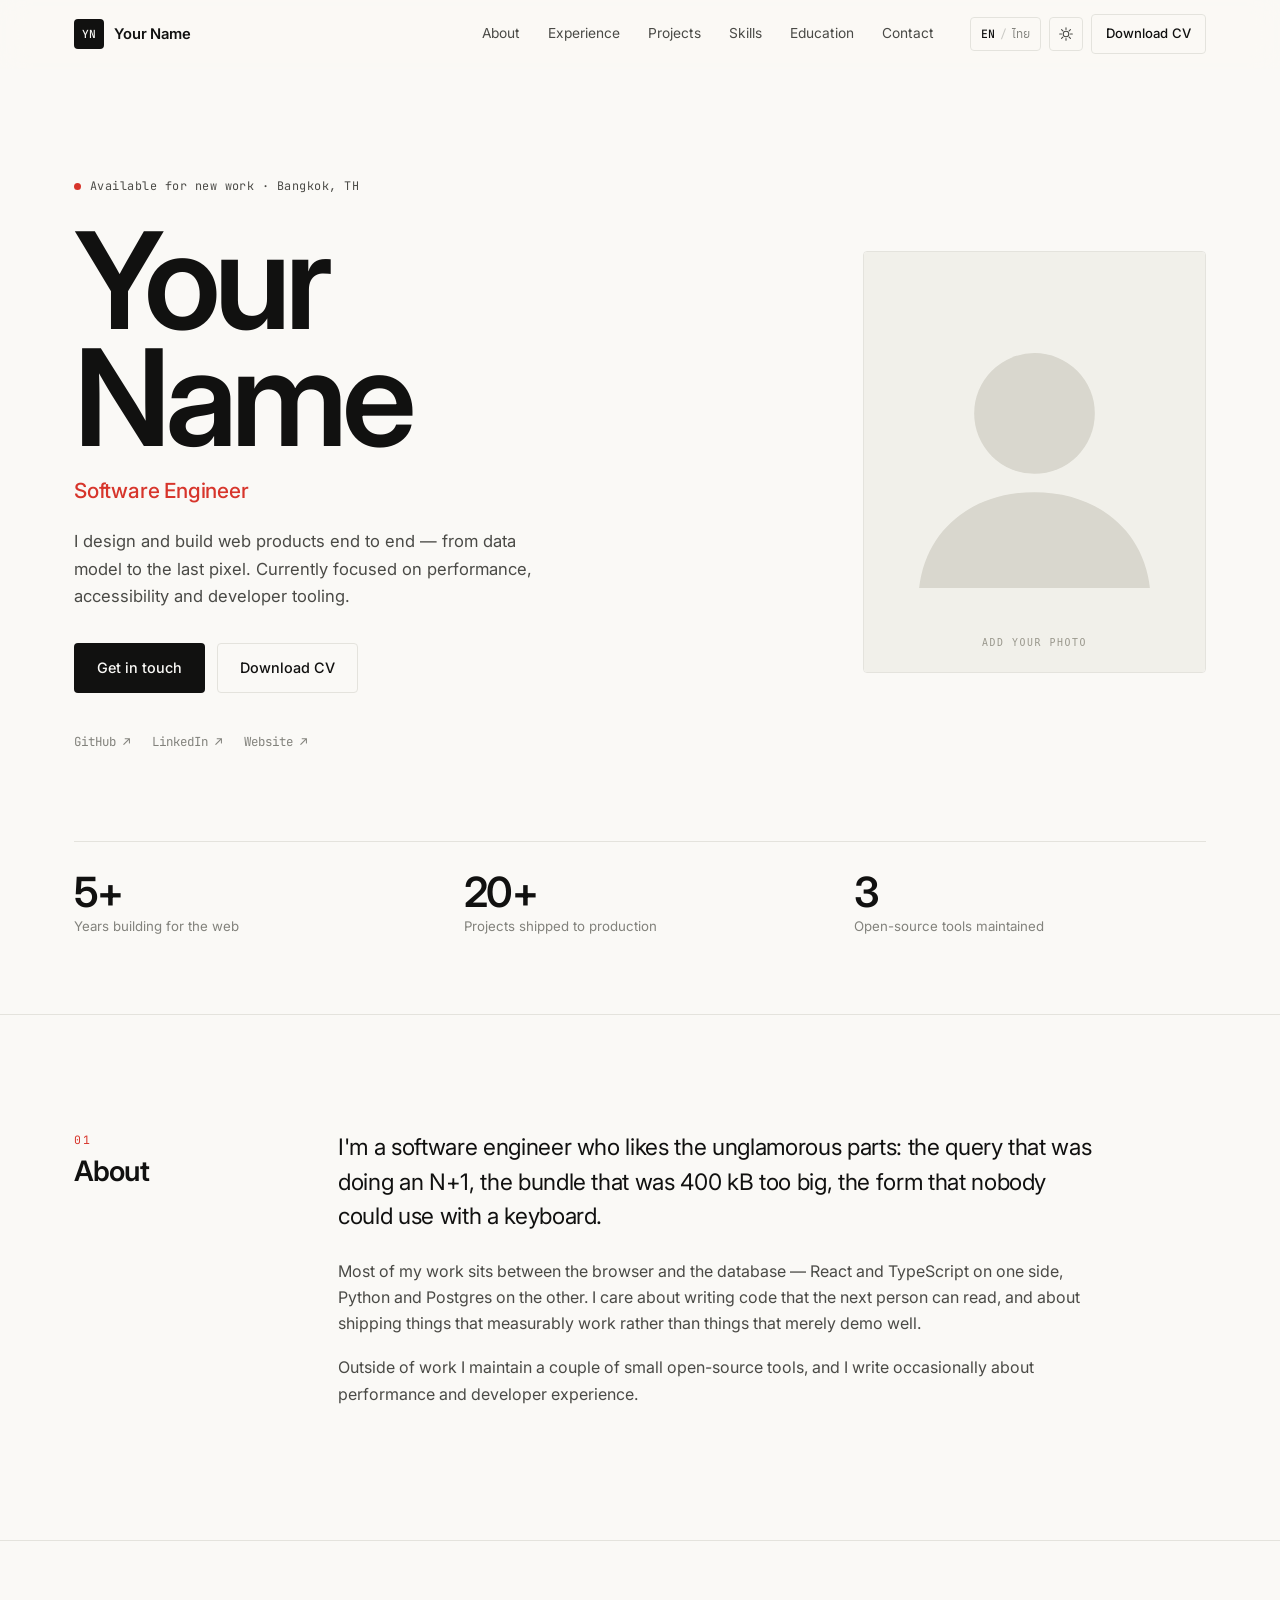
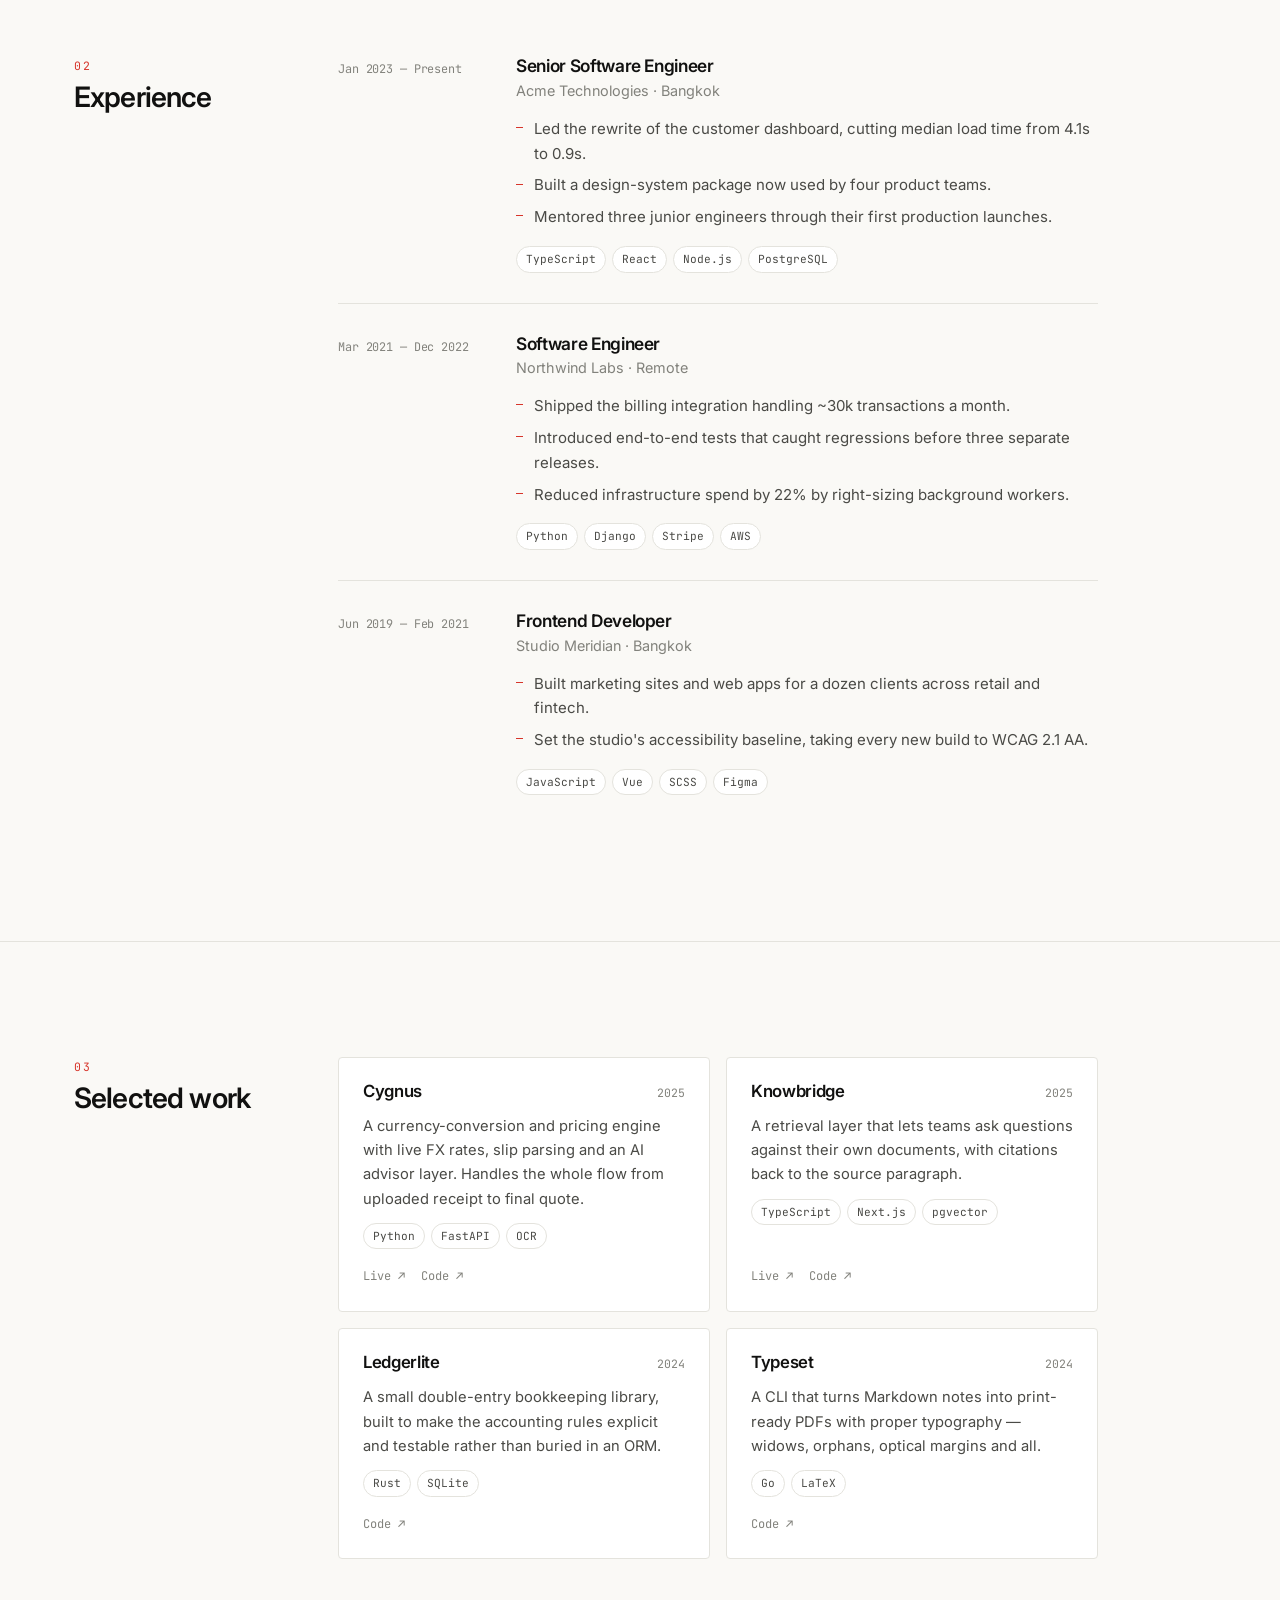
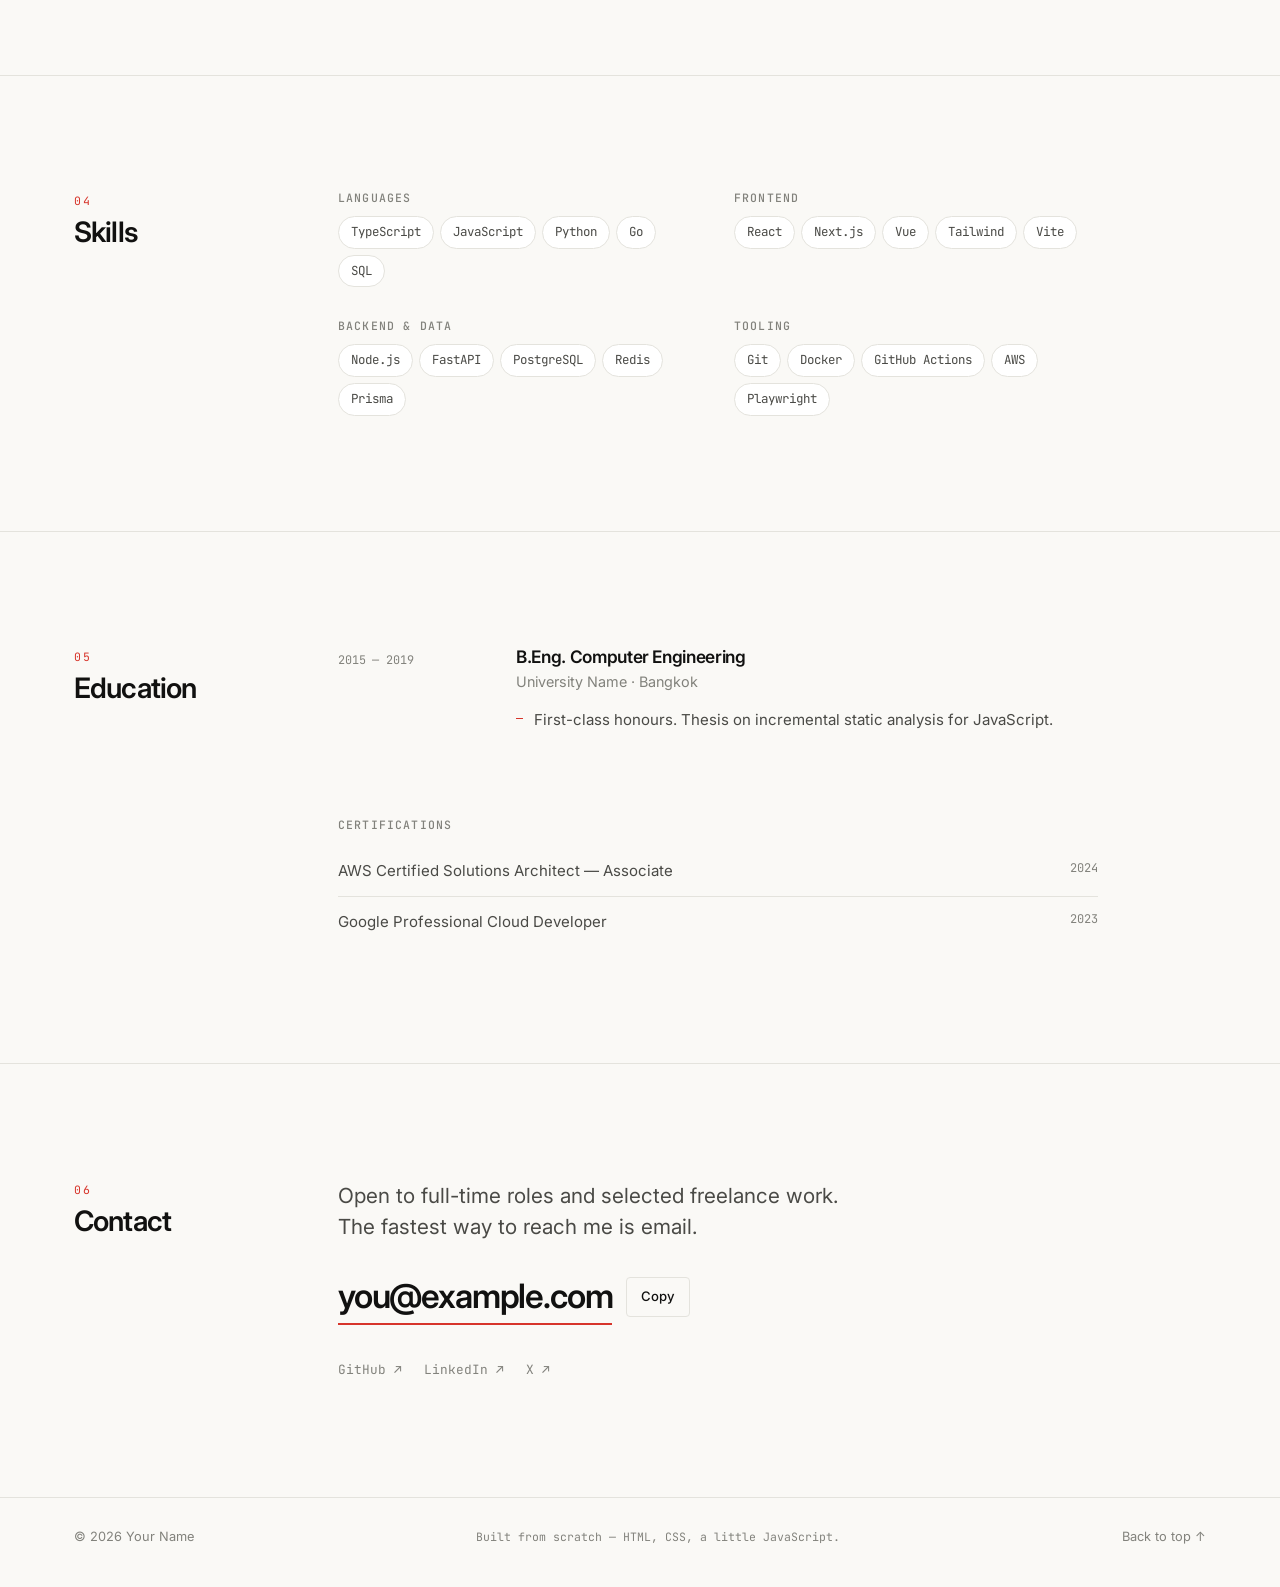
==== index.html @ bdc56521 "feat: Thai/English language toggle Both languages live in the HTML as paired <span lang="..."> eleme" ====
<!DOCTYPE html>
<!--
  ============================================================
  RESUME SITE — จุดที่ต้องแก้ทั้งหมดถูกทำเครื่องหมายด้วย  [แก้]
  ไล่หาคำว่า  [แก้]  ในไฟล์นี้แล้วแทนที่ด้วยข้อมูลจริงได้เลย

  สองภาษา: ทุกข้อความมีคู่กันแบบนี้
      <span lang="en">English</span><span lang="th">ไทย</span>
  CSS จะซ่อนอันที่ไม่ได้เลือกให้เอง — แก้ทั้งสองอันด้วยนะ

  กฎเดียวที่ห้ามผิด: span ภาษาต้องอยู่ "ข้างใน" element ที่มี class
  reveal เสมอ ห้ามเอา reveal ไปแปะบน span ภาษา ไม่งั้นตอนสลับภาษา
  ข้อความจะโผล่มาแบบจาง ๆ ค้างอยู่
  ============================================================
-->
<!-- [แก้] data-title-* คือชื่อแท็บของแต่ละภาษา -->
<html lang="en" data-theme="light"
      data-title-en="Your Name — Software Engineer"
      data-title-th="ชื่อ นามสกุล — วิศวกรซอฟต์แวร์">
<head>
<meta charset="UTF-8" />
<meta name="viewport" content="width=device-width, initial-scale=1.0" />

<!-- [แก้] SEO: ชื่อ + ตำแหน่ง (ตัวนี้คือค่าตั้งต้นก่อน JS ทำงาน) -->
<title>Your Name — Software Engineer</title>
<meta name="description" content="Software engineer focused on building fast, accessible products for the web. Selected work, experience and contact." />
<meta name="author" content="Your Name" />

<!-- [แก้] Open Graph — ภาพตัวอย่างตอนแชร์ลิงก์ (เปลี่ยน og:url เป็น URL จริงหลัง deploy) -->
<meta property="og:type" content="profile" />
<meta property="og:title" content="Your Name — Software Engineer" />
<meta property="og:description" content="Software engineer focused on building fast, accessible products for the web." />
<meta property="og:url" content="https://example.com/" />
<meta property="og:image" content="https://example.com/assets/img/og-cover.png" />
<meta name="twitter:card" content="summary_large_image" />

<link rel="icon" href="assets/img/favicon.svg" type="image/svg+xml" />

<!-- ตั้งธีม + ภาษาก่อน paint กันหน้ากระพริบตอนโหลด (ต้องอยู่ใน head ก่อน CSS) -->
<script>
  (function () {
    var el = document.documentElement;
    try {
      var savedTheme = localStorage.getItem('theme');
      el.dataset.theme = savedTheme ||
        (window.matchMedia('(prefers-color-scheme: dark)').matches ? 'dark' : 'light');
    } catch (e) { /* storage ปิดอยู่ — ใช้ค่าที่ติดมากับ <html> */ }
    try {
      var savedLang = localStorage.getItem('lang');
      // ยังไม่เคยเลือก → เดาจากภาษาเบราว์เซอร์
      el.lang = savedLang ||
        (String(navigator.language || '').toLowerCase().indexOf('th') === 0 ? 'th' : 'en');
    } catch (e) { /* ค่าตั้งต้น en */ }
  })();
</script>

<link rel="preconnect" href="https://fonts.googleapis.com" />
<link rel="preconnect" href="https://fonts.gstatic.com" crossorigin />
<link href="https://fonts.googleapis.com/css2?family=IBM+Plex+Sans+Thai:wght@400;500;600&family=Inter:wght@400;500;600;700&family=JetBrains+Mono:wght@400;500&display=swap" rel="stylesheet" />
<link rel="stylesheet" href="assets/css/style.css" />
</head>

<body>
<div class="progress" id="progress" aria-hidden="true"></div>
<a class="skip-link" href="#main"><span lang="en">Skip to content</span><span lang="th">ข้ามไปที่เนื้อหา</span></a>

<!-- ============================ NAV ============================ -->
<header class="nav" id="nav">
  <div class="nav__inner">
    <!-- [แก้] อักษรย่อ + ชื่อ -->
    <a class="nav__brand" href="#top">
      <span class="nav__mark">YN</span>
      <span class="nav__brandname"><span lang="en">Your Name</span><span lang="th">ชื่อ นามสกุล</span></span>
    </a>

    <nav class="nav__links" id="navLinks" aria-label="Sections">
      <a href="#about"><span lang="en">About</span><span lang="th">เกี่ยวกับ</span></a>
      <a href="#experience"><span lang="en">Experience</span><span lang="th">ประสบการณ์</span></a>
      <a href="#projects"><span lang="en">Projects</span><span lang="th">ผลงาน</span></a>
      <a href="#skills"><span lang="en">Skills</span><span lang="th">ทักษะ</span></a>
      <a href="#education"><span lang="en">Education</span><span lang="th">การศึกษา</span></a>
      <a href="#contact"><span lang="en">Contact</span><span lang="th">ติดต่อ</span></a>
    </nav>

    <div class="nav__actions">
      <button class="langbtn" id="langToggle" type="button" aria-label="Switch language / เปลี่ยนภาษา">
        <span class="langbtn__opt" data-l="en">EN</span>
        <span class="langbtn__sep" aria-hidden="true">/</span>
        <span class="langbtn__opt" data-l="th">ไทย</span>
      </button>
      <button class="iconbtn" id="themeToggle" type="button" aria-label="Toggle dark mode / สลับโหมดมืด">
        <svg class="icon icon--sun" viewBox="0 0 24 24" aria-hidden="true"><circle cx="12" cy="12" r="4.2"/><path d="M12 2.5v2.8M12 18.7v2.8M21.5 12h-2.8M5.3 12H2.5M18.7 5.3l-2 2M7.3 16.7l-2 2M18.7 18.7l-2-2M7.3 7.3l-2-2"/></svg>
        <svg class="icon icon--moon" viewBox="0 0 24 24" aria-hidden="true"><path d="M20.5 14.2A8.6 8.6 0 0 1 9.8 3.5a8.6 8.6 0 1 0 10.7 10.7z"/></svg>
      </button>
      <button class="btn btn--ghost btn--sm nav__cv" id="printBtn" type="button"><span lang="en">Download CV</span><span lang="th">ดาวน์โหลด CV</span></button>
      <button class="iconbtn nav__burger" id="burger" type="button" aria-label="Menu / เมนู" aria-expanded="false" aria-controls="navLinks">
        <svg class="icon" viewBox="0 0 24 24" aria-hidden="true"><path d="M3.5 7h17M3.5 12h17M3.5 17h17"/></svg>
      </button>
    </div>
  </div>
</header>

<main id="main">
<!-- ============================ HERO ============================ -->
<section class="hero" id="top">
  <div class="wrap hero__grid">
    <div class="hero__text">
      <p class="eyebrow reveal">
        <span class="dot" aria-hidden="true"></span>
        <!-- [แก้] สถานะการหางาน -->
        <span lang="en">Available for new work · Bangkok, TH</span><span lang="th">พร้อมรับงานใหม่ · กรุงเทพฯ</span>
      </p>

      <!-- [แก้] ชื่อ-นามสกุล -->
      <h1 class="hero__name reveal"><span lang="en">Your<br />Name</span><span lang="th">ชื่อ<br />นามสกุล</span></h1>

      <!-- [แก้] ตำแหน่ง -->
      <p class="hero__role reveal"><span lang="en">Software Engineer</span><span lang="th">วิศวกรซอฟต์แวร์</span></p>

      <!-- [แก้] ประโยคแนะนำตัวสั้น ๆ 1–2 บรรทัด -->
      <p class="hero__pitch reveal">
        <span lang="en">I design and build web products end to end — from data model to the last pixel. Currently focused on performance, accessibility and developer tooling.</span><span lang="th">ผมออกแบบและสร้างเว็บตั้งแต่ต้นจนจบ — ตั้งแต่โครงสร้างข้อมูลไปจนถึงพิกเซลสุดท้าย ตอนนี้โฟกัสเรื่องความเร็ว การเข้าถึง และเครื่องมือสำหรับนักพัฒนา</span>
      </p>

      <div class="hero__cta reveal">
        <!-- [แก้] อีเมล -->
        <a class="btn btn--solid" href="mailto:you@example.com"><span lang="en">Get in touch</span><span lang="th">ติดต่อผม</span></a>
        <button class="btn btn--ghost" id="printBtn2" type="button"><span lang="en">Download CV</span><span lang="th">ดาวน์โหลด CV</span></button>
      </div>

      <ul class="hero__meta reveal">
        <!-- [แก้] ลิงก์โซเชียล — ลบอันที่ไม่ใช้ได้เลย -->
        <li><a href="https://github.com/" target="_blank" rel="noopener noreferrer">GitHub ↗</a></li>
        <li><a href="https://www.linkedin.com/" target="_blank" rel="noopener noreferrer">LinkedIn ↗</a></li>
        <li><a href="https://example.com/" target="_blank" rel="noopener noreferrer"><span lang="en">Website ↗</span><span lang="th">เว็บไซต์ ↗</span></a></li>
      </ul>
    </div>

    <figure class="hero__portrait reveal">
      <!-- [แก้] เปลี่ยนเป็นรูปจริง: วางไฟล์ใน assets/img/ แล้วแก้ src -->
      <img src="assets/img/portrait.svg" alt="Portrait of Your Name" width="520" height="640" />
    </figure>
  </div>

  <div class="wrap">
    <ul class="stats reveal">
      <!-- [แก้] ตัวเลขที่อยากอวด — หรือลบทั้งบล็อกถ้าไม่ใช้ -->
      <li><strong>5+</strong><span><span lang="en">Years building for the web</span><span lang="th">ปีในสายงานเว็บ</span></span></li>
      <li><strong>20+</strong><span><span lang="en">Projects shipped to production</span><span lang="th">โปรเจคที่ขึ้นใช้งานจริง</span></span></li>
      <li><strong>3</strong><span><span lang="en">Open-source tools maintained</span><span lang="th">เครื่องมือโอเพนซอร์สที่ดูแลอยู่</span></span></li>
    </ul>
  </div>
</section>

<!-- ============================ ABOUT ============================ -->
<section class="section" id="about">
  <div class="wrap section__grid">
    <div class="section__head">
      <span class="section__num">01</span>
      <h2 class="section__title"><span lang="en">About</span><span lang="th">เกี่ยวกับ</span></h2>
    </div>
    <div class="section__body">
      <!-- [แก้] ย่อหน้าแนะนำตัว 2–3 ย่อหน้า -->
      <p class="lead reveal">
        <span lang="en">I'm a software engineer who likes the unglamorous parts: the query that was doing an N+1, the bundle that was 400&nbsp;kB too big, the form that nobody could use with a keyboard.</span><span lang="th">ผมเป็นวิศวกรซอฟต์แวร์ที่ชอบงานที่ไม่ค่อยมีใครอยากทำ — คิวรีที่ยิงซ้ำแบบ N+1, บันเดิลที่ใหญ่เกินไป 400&nbsp;kB, ฟอร์มที่ใช้คีย์บอร์ดกรอกไม่ได้</span>
      </p>
      <p class="reveal">
        <span lang="en">Most of my work sits between the browser and the database — React and TypeScript on one side, Python and Postgres on the other. I care about writing code that the next person can read, and about shipping things that measurably work rather than things that merely demo well.</span><span lang="th">งานส่วนใหญ่ของผมอยู่ระหว่างเบราว์เซอร์กับฐานข้อมูล — ฝั่งหนึ่งเป็น React กับ TypeScript อีกฝั่งเป็น Python กับ Postgres ผมให้ความสำคัญกับการเขียนโค้ดที่คนถัดไปอ่านรู้เรื่อง และการส่งมอบของที่วัดผลได้จริง ไม่ใช่แค่เดโมแล้วดูดี</span>
      </p>
      <p class="reveal">
        <span lang="en">Outside of work I maintain a couple of small open-source tools, and I write occasionally about performance and developer experience.</span><span lang="th">นอกเวลางานผมดูแลเครื่องมือโอเพนซอร์สเล็ก ๆ อยู่สองสามตัว และเขียนบทความเรื่องประสิทธิภาพกับประสบการณ์นักพัฒนาเป็นครั้งคราว</span>
      </p>
    </div>
  </div>
</section>

<!-- ========================= EXPERIENCE ========================= -->
<section class="section" id="experience">
  <div class="wrap section__grid">
    <div class="section__head">
      <span class="section__num">02</span>
      <h2 class="section__title"><span lang="en">Experience</span><span lang="th">ประสบการณ์</span></h2>
    </div>
    <div class="section__body">
      <ol class="timeline">

        <!-- [แก้] ก๊อปบล็อก <li class="job"> ทั้งก้อนเพื่อเพิ่มงานใหม่ -->
        <li class="job reveal">
          <div class="job__meta"><span lang="en"><time datetime="2023-01">Jan 2023</time> — Present</span><span lang="th"><time datetime="2023-01">ม.ค. 2023</time> — ปัจจุบัน</span></div>
          <div class="job__main">
            <h3 class="job__title"><span lang="en">Senior Software Engineer</span><span lang="th">วิศวกรซอฟต์แวร์อาวุโส</span></h3>
            <p class="job__org"><span lang="en">Acme Technologies · Bangkok</span><span lang="th">Acme Technologies · กรุงเทพฯ</span></p>
            <ul class="job__points">
              <li><span lang="en">Led the rewrite of the customer dashboard, cutting median load time from 4.1s to 0.9s.</span><span lang="th">นำทีมเขียนแดชบอร์ดลูกค้าใหม่ ลดเวลาโหลดค่ากลางจาก 4.1 วิ เหลือ 0.9 วิ</span></li>
              <li><span lang="en">Built a design-system package now used by four product teams.</span><span lang="th">สร้าง design system ที่ตอนนี้มีสี่ทีมใช้งานอยู่</span></li>
              <li><span lang="en">Mentored three junior engineers through their first production launches.</span><span lang="th">ดูแลน้องจูเนียร์สามคนจนปล่อยงานขึ้นโปรดักชันครั้งแรกได้</span></li>
            </ul>
            <ul class="tags">
              <li>TypeScript</li><li>React</li><li>Node.js</li><li>PostgreSQL</li>
            </ul>
          </div>
        </li>

        <li class="job reveal">
          <div class="job__meta"><span lang="en"><time datetime="2021-03">Mar 2021</time> — <time datetime="2022-12">Dec 2022</time></span><span lang="th"><time datetime="2021-03">มี.ค. 2021</time> — <time datetime="2022-12">ธ.ค. 2022</time></span></div>
          <div class="job__main">
            <h3 class="job__title"><span lang="en">Software Engineer</span><span lang="th">วิศวกรซอฟต์แวร์</span></h3>
            <p class="job__org"><span lang="en">Northwind Labs · Remote</span><span lang="th">Northwind Labs · ทำงานทางไกล</span></p>
            <ul class="job__points">
              <li><span lang="en">Shipped the billing integration handling ~30k transactions a month.</span><span lang="th">ทำระบบเชื่อมต่อการเรียกเก็บเงินที่รองรับธุรกรรมราว 30,000 รายการต่อเดือน</span></li>
              <li><span lang="en">Introduced end-to-end tests that caught regressions before three separate releases.</span><span lang="th">วางระบบเทส end-to-end ที่จับบั๊กได้ก่อนปล่อยของถึงสามรอบ</span></li>
              <li><span lang="en">Reduced infrastructure spend by 22% by right-sizing background workers.</span><span lang="th">ลดค่าใช้จ่ายโครงสร้างพื้นฐานลง 22% ด้วยการปรับขนาด worker ให้พอดีงาน</span></li>
            </ul>
            <ul class="tags">
              <li>Python</li><li>Django</li><li>Stripe</li><li>AWS</li>
            </ul>
          </div>
        </li>

        <li class="job reveal">
          <div class="job__meta"><span lang="en"><time datetime="2019-06">Jun 2019</time> — <time datetime="2021-02">Feb 2021</time></span><span lang="th"><time datetime="2019-06">มิ.ย. 2019</time> — <time datetime="2021-02">ก.พ. 2021</time></span></div>
          <div class="job__main">
            <h3 class="job__title"><span lang="en">Frontend Developer</span><span lang="th">นักพัฒนาฝั่งหน้าเว็บ</span></h3>
            <p class="job__org"><span lang="en">Studio Meridian · Bangkok</span><span lang="th">Studio Meridian · กรุงเทพฯ</span></p>
            <ul class="job__points">
              <li><span lang="en">Built marketing sites and web apps for a dozen clients across retail and fintech.</span><span lang="th">ทำเว็บการตลาดและเว็บแอปให้ลูกค้าราวสิบกว่าราย ทั้งสายค้าปลีกและฟินเทค</span></li>
              <li><span lang="en">Set the studio's accessibility baseline, taking every new build to WCAG 2.1 AA.</span><span lang="th">วางมาตรฐานการเข้าถึงของสตูดิโอ ทำให้งานใหม่ทุกชิ้นผ่าน WCAG 2.1 AA</span></li>
            </ul>
            <ul class="tags">
              <li>JavaScript</li><li>Vue</li><li>SCSS</li><li>Figma</li>
            </ul>
          </div>
        </li>

      </ol>
    </div>
  </div>
</section>

<!-- ========================== PROJECTS ========================== -->
<section class="section" id="projects">
  <div class="wrap section__grid">
    <div class="section__head">
      <span class="section__num">03</span>
      <h2 class="section__title"><span lang="en">Selected work</span><span lang="th">ผลงานที่คัดมา</span></h2>
    </div>
    <div class="section__body">
      <div class="cards">

        <!-- [แก้] ก๊อปบล็อก <article class="card"> ทั้งก้อนเพื่อเพิ่มผลงาน -->
        <article class="card reveal">
          <div class="card__top">
            <h3 class="card__title">Cygnus</h3>
            <span class="card__year">2025</span>
          </div>
          <p class="card__desc">
            <span lang="en">A currency-conversion and pricing engine with live FX rates, slip parsing and an AI advisor layer. Handles the whole flow from uploaded receipt to final quote.</span><span lang="th">ระบบแปลงสกุลเงินและคิดราคา ดึงอัตราแลกเปลี่ยนสด อ่านสลิป และมีชั้น AI ช่วยให้คำแนะนำ ครอบคลุมตั้งแต่อัปโหลดสลิปจนถึงราคาสุดท้าย</span>
          </p>
          <ul class="tags"><li>Python</li><li>FastAPI</li><li>OCR</li></ul>
          <div class="card__links">
            <a href="#" target="_blank" rel="noopener noreferrer"><span lang="en">Live ↗</span><span lang="th">เว็บจริง ↗</span></a>
            <a href="#" target="_blank" rel="noopener noreferrer"><span lang="en">Code ↗</span><span lang="th">โค้ด ↗</span></a>
          </div>
        </article>

        <article class="card reveal">
          <div class="card__top">
            <h3 class="card__title">Knowbridge</h3>
            <span class="card__year">2025</span>
          </div>
          <p class="card__desc">
            <span lang="en">A retrieval layer that lets teams ask questions against their own documents, with citations back to the source paragraph.</span><span lang="th">ระบบค้นคืนข้อมูลที่ให้ทีมถามคำถามกับเอกสารของตัวเองได้ พร้อมอ้างอิงกลับไปถึงย่อหน้าต้นทาง</span>
          </p>
          <ul class="tags"><li>TypeScript</li><li>Next.js</li><li>pgvector</li></ul>
          <div class="card__links">
            <a href="#" target="_blank" rel="noopener noreferrer"><span lang="en">Live ↗</span><span lang="th">เว็บจริง ↗</span></a>
            <a href="#" target="_blank" rel="noopener noreferrer"><span lang="en">Code ↗</span><span lang="th">โค้ด ↗</span></a>
          </div>
        </article>

        <article class="card reveal">
          <div class="card__top">
            <h3 class="card__title">Ledgerlite</h3>
            <span class="card__year">2024</span>
          </div>
          <p class="card__desc">
            <span lang="en">A small double-entry bookkeeping library, built to make the accounting rules explicit and testable rather than buried in an ORM.</span><span lang="th">ไลบรารีบัญชีคู่ขนาดเล็ก ออกแบบให้กฎทางบัญชีชัดเจนและเทสได้ แทนที่จะซ่อนอยู่ใน ORM</span>
          </p>
          <ul class="tags"><li>Rust</li><li>SQLite</li></ul>
          <div class="card__links">
            <a href="#" target="_blank" rel="noopener noreferrer"><span lang="en">Code ↗</span><span lang="th">โค้ด ↗</span></a>
          </div>
        </article>

        <article class="card reveal">
          <div class="card__top">
            <h3 class="card__title">Typeset</h3>
            <span class="card__year">2024</span>
          </div>
          <p class="card__desc">
            <span lang="en">A CLI that turns Markdown notes into print-ready PDFs with proper typography — widows, orphans, optical margins and all.</span><span lang="th">เครื่องมือบรรทัดคำสั่งที่แปลงโน้ต Markdown เป็น PDF พร้อมพิมพ์ จัดตัวอักษรให้เรียบร้อยครบทุกรายละเอียด</span>
          </p>
          <ul class="tags"><li>Go</li><li>LaTeX</li></ul>
          <div class="card__links">
            <a href="#" target="_blank" rel="noopener noreferrer"><span lang="en">Code ↗</span><span lang="th">โค้ด ↗</span></a>
          </div>
        </article>

      </div>
    </div>
  </div>
</section>

<!-- =========================== SKILLS =========================== -->
<section class="section" id="skills">
  <div class="wrap section__grid">
    <div class="section__head">
      <span class="section__num">04</span>
      <h2 class="section__title"><span lang="en">Skills</span><span lang="th">ทักษะ</span></h2>
    </div>
    <div class="section__body">
      <div class="skills">
        <!-- [แก้] แก้หัวข้อกลุ่มและรายการในแต่ละกลุ่ม -->
        <div class="skills__group reveal">
          <h3><span lang="en">Languages</span><span lang="th">ภาษาโปรแกรม</span></h3>
          <ul class="tags tags--lg"><li>TypeScript</li><li>JavaScript</li><li>Python</li><li>Go</li><li>SQL</li></ul>
        </div>
        <div class="skills__group reveal">
          <h3><span lang="en">Frontend</span><span lang="th">ฝั่งหน้าเว็บ</span></h3>
          <ul class="tags tags--lg"><li>React</li><li>Next.js</li><li>Vue</li><li>Tailwind</li><li>Vite</li></ul>
        </div>
        <div class="skills__group reveal">
          <h3><span lang="en">Backend &amp; data</span><span lang="th">ฝั่งหลังบ้านและข้อมูล</span></h3>
          <ul class="tags tags--lg"><li>Node.js</li><li>FastAPI</li><li>PostgreSQL</li><li>Redis</li><li>Prisma</li></ul>
        </div>
        <div class="skills__group reveal">
          <h3><span lang="en">Tooling</span><span lang="th">เครื่องมือ</span></h3>
          <ul class="tags tags--lg"><li>Git</li><li>Docker</li><li>GitHub Actions</li><li>AWS</li><li>Playwright</li></ul>
        </div>
      </div>
    </div>
  </div>
</section>

<!-- ========================= EDUCATION ========================== -->
<section class="section" id="education">
  <div class="wrap section__grid">
    <div class="section__head">
      <span class="section__num">05</span>
      <h2 class="section__title"><span lang="en">Education</span><span lang="th">การศึกษา</span></h2>
    </div>
    <div class="section__body">
      <ol class="timeline">
        <!-- [แก้] วุฒิการศึกษา -->
        <li class="job reveal">
          <div class="job__meta"><span lang="en"><time datetime="2015">2015</time> — <time datetime="2019">2019</time></span><span lang="th"><time datetime="2015">2558</time> — <time datetime="2019">2562</time></span></div>
          <div class="job__main">
            <h3 class="job__title"><span lang="en">B.Eng. Computer Engineering</span><span lang="th">วศ.บ. วิศวกรรมคอมพิวเตอร์</span></h3>
            <p class="job__org"><span lang="en">University Name · Bangkok</span><span lang="th">ชื่อมหาวิทยาลัย · กรุงเทพฯ</span></p>
            <ul class="job__points">
              <li><span lang="en">First-class honours. Thesis on incremental static analysis for JavaScript.</span><span lang="th">เกียรตินิยมอันดับหนึ่ง วิทยานิพนธ์เรื่องการวิเคราะห์โค้ดแบบ incremental สำหรับ JavaScript</span></li>
            </ul>
          </div>
        </li>
      </ol>

      <!-- [แก้] ใบรับรอง / คอร์ส — ลบทั้งบล็อกได้ถ้าไม่มี -->
      <h3 class="subhead reveal"><span lang="en">Certifications</span><span lang="th">ใบรับรอง</span></h3>
      <ul class="certs">
        <li class="reveal"><span>AWS Certified Solutions Architect — Associate</span><span class="certs__year">2024</span></li>
        <li class="reveal"><span>Google Professional Cloud Developer</span><span class="certs__year">2023</span></li>
      </ul>
    </div>
  </div>
</section>

<!-- ========================== CONTACT =========================== -->
<section class="section section--contact" id="contact">
  <div class="wrap section__grid">
    <div class="section__head">
      <span class="section__num">06</span>
      <h2 class="section__title"><span lang="en">Contact</span><span lang="th">ติดต่อ</span></h2>
    </div>
    <div class="section__body">
      <!-- [แก้] ประโยคชวนติดต่อ -->
      <p class="contact__lead reveal">
        <span lang="en">Open to full-time roles and selected freelance work.<br />The fastest way to reach me is email.</span><span lang="th">เปิดรับงานประจำและงานฟรีแลนซ์บางส่วน<br />ติดต่อทางอีเมลจะเร็วที่สุด</span>
      </p>

      <div class="contact__mail reveal">
        <!-- [แก้] อีเมล (3 จุด: href, ข้อความ, และ data-email ของปุ่ม copy) -->
        <a class="contact__addr" href="mailto:you@example.com">you@example.com</a>
        <button class="btn btn--ghost btn--sm" id="copyEmail" type="button"
                data-email="you@example.com"
                data-copied-en="Copied" data-copied-th="คัดลอกแล้ว"><span lang="en">Copy</span><span lang="th">คัดลอก</span></button>
      </div>

      <ul class="contact__links reveal">
        <!-- [แก้] ลิงก์ติดต่อ -->
        <li><a href="https://github.com/" target="_blank" rel="noopener noreferrer">GitHub ↗</a></li>
        <li><a href="https://www.linkedin.com/" target="_blank" rel="noopener noreferrer">LinkedIn ↗</a></li>
        <li><a href="https://x.com/" target="_blank" rel="noopener noreferrer">X ↗</a></li>
      </ul>
    </div>
  </div>
</section>
</main>

<footer class="footer">
  <div class="wrap footer__inner">
    <!-- [แก้] ชื่อใน footer -->
    <span>© <span id="year">2026</span> <span lang="en">Your Name</span><span lang="th">ชื่อ นามสกุล</span></span>
    <span class="footer__note"><span lang="en">Built from scratch — HTML, CSS, a little JavaScript.</span><span lang="th">เขียนเองทั้งหมด — HTML, CSS และ JavaScript นิดหน่อย</span></span>
    <a href="#top" class="footer__top"><span lang="en">Back to top ↑</span><span lang="th">กลับขึ้นบน ↑</span></a>
  </div>
</footer>

<!-- [แก้] JSON-LD ช่วยให้ Google เข้าใจว่าหน้านี้คือโปรไฟล์ของใคร -->
<script type="application/ld+json">
{
  "@context": "https://schema.org",
  "@type": "Person",
  "name": "Your Name",
  "jobTitle": "Software Engineer",
  "email": "mailto:you@example.com",
  "url": "https://example.com/",
  "address": { "@type": "PostalAddress", "addressLocality": "Bangkok", "addressCountry": "TH" },
  "knowsLanguage": ["th", "en"],
  "sameAs": ["https://github.com/", "https://www.linkedin.com/"]
}
</script>

<script src="assets/js/main.js"></script>
</body>
</html>
---- assets/css/style.css ----
/* ==========================================================================
   RESUME SITE — stylesheet
   โครงไฟล์: 1) tokens  2) base  3) layout  4) components  5) sections
             6) responsive  7) print
   สีทั้งหมดอยู่ใน :root ที่เดียว — เปลี่ยนธีมทั้งเว็บได้จากตรงนั้น
   ========================================================================== */

/* ------------------------------ 1. tokens ------------------------------- */
:root {
  /* [แก้] พาเลตต์โหมดสว่าง */
  --bg:          #faf9f6;
  --bg-alt:      #ffffff;
  --ink:         #111110;
  --ink-2:       #4a4a46;
  --ink-3:       #82827c;
  --line:        #e4e3dd;
  --accent:      #d7352b;
  --accent-soft: rgba(215, 53, 43, 0.08);
  --shadow:      0 1px 2px rgba(17, 17, 16, 0.04), 0 8px 24px rgba(17, 17, 16, 0.05);

  --font-sans: "Inter", "IBM Plex Sans Thai", -apple-system, BlinkMacSystemFont, "Segoe UI", sans-serif;
  /* IBM Plex Sans Thai ต้องอยู่ในสแต็ก mono ด้วย เพราะ JetBrains Mono ไม่มีสระไทย
     และมีข้อความไทยใช้ฟอนต์นี้อยู่ (วันที่ในไทม์ไลน์, สถานะใต้ nav) */
  --font-mono: "JetBrains Mono", "IBM Plex Sans Thai", ui-monospace, "SFMono-Regular", Consolas, monospace;

  --wrap: 1180px;
  --gutter: 24px;
  --radius: 4px;
  --ease: cubic-bezier(0.22, 0.61, 0.36, 1);
}

/* โหมดมืด — ตามค่าระบบ แต่ไม่ทับถ้าผู้ใช้เลือก light ไว้เอง */
@media (prefers-color-scheme: dark) {
  :root:not([data-theme="light"]) {
    --bg:          #0e0e0d;
    --bg-alt:      #171716;
    --ink:         #f3f2ed;
    --ink-2:       #b6b5ae;
    --ink-3:       #83827b;
    --line:        #2b2b28;
    --accent:      #ff6a5e;
    --accent-soft: rgba(255, 106, 94, 0.12);
    --shadow:      0 1px 2px rgba(0, 0, 0, 0.4), 0 8px 24px rgba(0, 0, 0, 0.35);
  }
}

/* โหมดมืด — ผู้ใช้กดสลับเอง */
:root[data-theme="dark"] {
  --bg:          #0e0e0d;
  --bg-alt:      #171716;
  --ink:         #f3f2ed;
  --ink-2:       #b6b5ae;
  --ink-3:       #83827b;
  --line:        #2b2b28;
  --accent:      #ff6a5e;
  --accent-soft: rgba(255, 106, 94, 0.12);
  --shadow:      0 1px 2px rgba(0, 0, 0, 0.4), 0 8px 24px rgba(0, 0, 0, 0.35);
}

/* ------------------------------- 2. base -------------------------------- */
*, *::before, *::after { box-sizing: border-box; }

html { scroll-behavior: smooth; -webkit-text-size-adjust: 100%; }
@media (prefers-reduced-motion: reduce) { html { scroll-behavior: auto; } }

body {
  margin: 0;
  background: var(--bg);
  color: var(--ink);
  font-family: var(--font-sans);
  font-size: 16px;
  line-height: 1.65;
  -webkit-font-smoothing: antialiased;
  text-rendering: optimizeLegibility;
  overflow-x: hidden;
}

h1, h2, h3 { margin: 0; font-weight: 600; letter-spacing: -0.02em; line-height: 1.15; }
p { margin: 0 0 1.1em; }
ul, ol { margin: 0; padding: 0; list-style: none; }
img, svg { display: block; max-width: 100%; }
time { font-variant-numeric: tabular-nums; }

a { color: inherit; text-decoration: none; }

:focus-visible {
  outline: 2px solid var(--accent);
  outline-offset: 3px;
  border-radius: 2px;
}

::selection { background: var(--accent); color: #fff; }

.skip-link {
  position: absolute;
  left: -9999px;
  top: 0;
  z-index: 100;
  padding: 12px 18px;
  background: var(--ink);
  color: var(--bg);
  font-size: 0.85rem;
}
.skip-link:focus { left: 8px; top: 8px; }

/* ------------------------------ 3. layout ------------------------------- */
.wrap {
  width: 100%;
  max-width: var(--wrap);
  margin: 0 auto;
  padding: 0 var(--gutter);
}

.section { padding: clamp(64px, 9vw, 120px) 0; border-top: 1px solid var(--line); }

.section__grid {
  display: grid;
  grid-template-columns: 200px minmax(0, 1fr);
  gap: clamp(32px, 5vw, 72px);
  align-items: start;
}

.section__head { position: sticky; top: 96px; display: flex; flex-direction: column; gap: 6px; }

.section__num {
  font-family: var(--font-mono);
  font-size: 0.72rem;
  letter-spacing: 0.14em;
  color: var(--accent);
}

.section__title {
  font-size: clamp(1.4rem, 2.2vw, 1.85rem);
  letter-spacing: -0.03em;
}

.section__body { max-width: 760px; }

/* progress bar ด้านบนสุด */
.progress {
  position: fixed;
  inset: 0 auto auto 0;
  height: 2px;
  width: 0;
  background: var(--accent);
  z-index: 60;
  transition: width 0.08s linear;
}

/* ---------------------------- 4. components ----------------------------- */

/* --- i18n: แสดงเฉพาะภาษาที่ <html lang> เลือกไว้ ---
   ข้อความทั้งสองภาษาอยู่ใน HTML จริง แค่ซ่อนอันที่ไม่ได้เลือก
   เพราะงั้นปิด JS ก็ยังอ่านได้ และ Google ยังเห็นครบทั้งสองภาษา  */
:root[lang="en"] [lang="th"],
:root[lang="th"] [lang="en"] { display: none; }

/* --- language toggle --- */
.langbtn {
  display: inline-flex;
  align-items: center;
  gap: 5px;
  height: 34px;
  padding: 0 10px;
  background: transparent;
  border: 1px solid var(--line);
  border-radius: var(--radius);
  font-family: var(--font-mono);
  font-size: 0.72rem;
  line-height: 1;
  color: var(--ink-3);
  cursor: pointer;
  transition: border-color 0.2s var(--ease);
}
.langbtn:hover { border-color: var(--ink); }
.langbtn__sep { opacity: 0.4; }
.langbtn__opt { transition: color 0.2s var(--ease); }
/* ปุ่มนี้โชว์ทั้งสองภาษาเสมอ ตัวที่ใช้อยู่จะเข้มกว่า */
:root[lang="en"] .langbtn__opt[data-l="en"],
:root[lang="th"] .langbtn__opt[data-l="th"] { color: var(--ink); font-weight: 500; }

/* --- nav --- */
.nav {
  position: sticky;
  top: 0;
  z-index: 50;
  background: color-mix(in srgb, var(--bg) 82%, transparent);
  backdrop-filter: saturate(180%) blur(14px);
  -webkit-backdrop-filter: saturate(180%) blur(14px);
  border-bottom: 1px solid transparent;
  transition: border-color 0.25s var(--ease);
}
.nav.is-stuck { border-bottom-color: var(--line); }

.nav__inner {
  max-width: var(--wrap);
  margin: 0 auto;
  padding: 14px var(--gutter);
  display: flex;
  align-items: center;
  gap: 24px;
}

.nav__brand { display: flex; align-items: center; gap: 10px; margin-right: auto; }

.nav__mark {
  display: grid;
  place-items: center;
  width: 30px;
  height: 30px;
  background: var(--ink);
  color: var(--bg);
  font-family: var(--font-mono);
  font-size: 0.7rem;
  font-weight: 500;
  letter-spacing: 0.02em;
  border-radius: var(--radius);
}

.nav__brandname { font-size: 0.92rem; font-weight: 600; letter-spacing: -0.01em; }

.nav__links { display: flex; gap: 4px; }
.nav__links a {
  position: relative;
  padding: 7px 12px;
  font-size: 0.86rem;
  color: var(--ink-2);
  border-radius: var(--radius);
  transition: color 0.2s var(--ease), background-color 0.2s var(--ease);
}
.nav__links a:hover { color: var(--ink); background: var(--accent-soft); }
.nav__links a.is-active { color: var(--accent); }

.nav__actions { display: flex; align-items: center; gap: 8px; }
/* ต้องจำเพาะกว่า .iconbtn (display:grid) ที่ประกาศทีหลัง ไม่งั้นจะโผล่บนจอใหญ่ */
.nav__actions .nav__burger { display: none; }

/* --- buttons --- */
.btn {
  display: inline-flex;
  align-items: center;
  justify-content: center;
  gap: 8px;
  padding: 12px 22px;
  font: inherit;
  font-size: 0.9rem;
  font-weight: 500;
  border-radius: var(--radius);
  border: 1px solid transparent;
  cursor: pointer;
  transition: transform 0.18s var(--ease), background-color 0.2s var(--ease),
              color 0.2s var(--ease), border-color 0.2s var(--ease);
}
.btn:active { transform: translateY(1px); }
.btn--sm { padding: 8px 14px; font-size: 0.82rem; }

.btn--solid { background: var(--ink); color: var(--bg); }
.btn--solid:hover { background: var(--accent); }

.btn--ghost { background: transparent; color: var(--ink); border-color: var(--line); }
.btn--ghost:hover { border-color: var(--ink); background: var(--bg-alt); }

.iconbtn {
  display: grid;
  place-items: center;
  width: 34px;
  height: 34px;
  padding: 0;
  background: transparent;
  color: var(--ink-2);
  border: 1px solid var(--line);
  border-radius: var(--radius);
  cursor: pointer;
  transition: color 0.2s var(--ease), border-color 0.2s var(--ease);
}
.iconbtn:hover { color: var(--ink); border-color: var(--ink); }

.icon { width: 16px; height: 16px; fill: none; stroke: currentColor; stroke-width: 1.6; stroke-linecap: round; stroke-linejoin: round; }
.icon--moon { display: none; }
:root[data-theme="dark"] .icon--sun { display: none; }
:root[data-theme="dark"] .icon--moon { display: block; }
@media (prefers-color-scheme: dark) {
  :root:not([data-theme="light"]) .icon--sun { display: none; }
  :root:not([data-theme="light"]) .icon--moon { display: block; }
}

/* --- tags --- */
.tags { display: flex; flex-wrap: wrap; gap: 6px; }
.tags li {
  padding: 3px 9px;
  font-family: var(--font-mono);
  font-size: 0.7rem;
  color: var(--ink-2);
  background: var(--bg-alt);
  border: 1px solid var(--line);
  border-radius: 999px;
}
.tags--lg li { padding: 5px 12px; font-size: 0.78rem; }

/* --- reveal on scroll (เปิดใช้เมื่อ JS ทำงานเท่านั้น) --- */
.js .reveal { opacity: 0; transform: translateY(16px); }
.js .reveal.is-visible {
  opacity: 1;
  transform: none;
  transition: opacity 0.65s var(--ease), transform 0.65s var(--ease);
}
@media (prefers-reduced-motion: reduce) {
  .js .reveal { opacity: 1; transform: none; }
}

/* ----------------------------- 5. sections ------------------------------ */

/* --- hero --- */
.hero { padding: clamp(56px, 8vw, 104px) 0 clamp(48px, 6vw, 80px); }

.hero__grid {
  display: grid;
  grid-template-columns: minmax(0, 1.35fr) minmax(0, 0.65fr);
  gap: clamp(32px, 6vw, 80px);
  align-items: center;
}

.eyebrow {
  display: inline-flex;
  align-items: center;
  gap: 9px;
  margin: 0 0 26px;
  font-family: var(--font-mono);
  font-size: 0.74rem;
  letter-spacing: 0.04em;
  color: var(--ink-2);
}
.dot {
  width: 7px;
  height: 7px;
  border-radius: 50%;
  background: var(--accent);
  box-shadow: 0 0 0 0 var(--accent);
  animation: pulse 2.4s var(--ease) infinite;
}
@keyframes pulse {
  0%   { box-shadow: 0 0 0 0 var(--accent-soft); }
  70%  { box-shadow: 0 0 0 9px transparent; }
  100% { box-shadow: 0 0 0 0 transparent; }
}
@media (prefers-reduced-motion: reduce) { .dot { animation: none; } }

.hero__name {
  margin: 0 0 18px;
  font-size: clamp(3.2rem, 10.5vw, 8.4rem);
  font-weight: 600;
  line-height: 0.87;
  letter-spacing: -0.048em;
}

.hero__role {
  margin: 0 0 20px;
  font-size: clamp(1.05rem, 1.7vw, 1.3rem);
  font-weight: 500;
  color: var(--accent);
  letter-spacing: -0.01em;
}

.hero__pitch {
  max-width: 46ch;
  margin: 0 0 32px;
  font-size: clamp(1rem, 1.3vw, 1.1rem);
  color: var(--ink-2);
}

.hero__cta { display: flex; flex-wrap: wrap; gap: 12px; margin-bottom: 34px; }

.hero__meta { display: flex; flex-wrap: wrap; gap: 22px; }
.hero__meta a {
  font-family: var(--font-mono);
  font-size: 0.78rem;
  color: var(--ink-3);
  border-bottom: 1px solid transparent;
  transition: color 0.2s var(--ease), border-color 0.2s var(--ease);
}
.hero__meta a:hover { color: var(--accent); border-bottom-color: currentColor; }

.hero__portrait { margin: 0; }
.hero__portrait img {
  width: 100%;
  height: auto;
  aspect-ratio: 13 / 16;
  object-fit: cover;
  border-radius: var(--radius);
  background: var(--bg-alt);
  border: 1px solid var(--line);
}

/* --- stats --- */
.stats {
  display: grid;
  grid-template-columns: repeat(3, minmax(0, 1fr));
  gap: clamp(20px, 3vw, 40px);
  margin-top: clamp(48px, 7vw, 88px);
  padding-top: 30px;
  border-top: 1px solid var(--line);
}
.stats li { display: flex; flex-direction: column; gap: 2px; }
.stats strong {
  font-size: clamp(1.8rem, 3.4vw, 2.6rem);
  font-weight: 600;
  letter-spacing: -0.04em;
  line-height: 1;
}
.stats span { font-size: 0.83rem; color: var(--ink-3); }

/* --- about --- */
.lead {
  font-size: clamp(1.15rem, 1.9vw, 1.42rem);
  line-height: 1.5;
  letter-spacing: -0.015em;
  color: var(--ink);
}
.section__body > p:not(.lead) { color: var(--ink-2); }

/* --- timeline (experience + education) --- */
.timeline { display: flex; flex-direction: column; }

.job {
  display: grid;
  grid-template-columns: 150px minmax(0, 1fr);
  gap: 28px;
  padding: 30px 0;
  border-top: 1px solid var(--line);
}
.job:first-child { border-top: 0; padding-top: 0; }

.job__meta {
  font-family: var(--font-mono);
  font-size: 0.74rem;
  color: var(--ink-3);
  letter-spacing: -0.01em;
  padding-top: 4px;
}

.job__title { font-size: 1.08rem; }
.job__org { margin: 3px 0 14px; font-size: 0.9rem; color: var(--ink-3); }

.job__points { display: flex; flex-direction: column; gap: 7px; margin-bottom: 16px; }
.job__points li {
  position: relative;
  padding-left: 18px;
  font-size: 0.94rem;
  color: var(--ink-2);
}
.job__points li::before {
  content: "";
  position: absolute;
  left: 0;
  top: 0.68em;
  width: 7px;
  height: 1px;
  background: var(--accent);
}

/* --- project cards --- */
.cards {
  display: grid;
  grid-template-columns: repeat(auto-fit, minmax(270px, 1fr));
  gap: 16px;
}

.card {
  display: flex;
  flex-direction: column;
  gap: 12px;
  padding: 24px;
  background: var(--bg-alt);
  border: 1px solid var(--line);
  border-radius: var(--radius);
  transition: transform 0.25s var(--ease), border-color 0.25s var(--ease),
              box-shadow 0.25s var(--ease);
}
.card:hover {
  transform: translateY(-3px);
  border-color: var(--ink-3);
  box-shadow: var(--shadow);
}
@media (prefers-reduced-motion: reduce) { .card:hover { transform: none; } }

.card__top { display: flex; align-items: baseline; justify-content: space-between; gap: 12px; }
.card__title { font-size: 1.05rem; }
.card__year { font-family: var(--font-mono); font-size: 0.72rem; color: var(--ink-3); }
.card__desc { margin: 0; font-size: 0.92rem; color: var(--ink-2); }

.card__links { display: flex; gap: 16px; margin-top: auto; padding-top: 6px; }
.card__links a {
  font-family: var(--font-mono);
  font-size: 0.75rem;
  color: var(--ink-3);
  transition: color 0.2s var(--ease);
}
.card__links a:hover { color: var(--accent); }

/* --- skills --- */
.skills { display: grid; grid-template-columns: repeat(auto-fit, minmax(240px, 1fr)); gap: 32px; }
.skills__group h3 {
  margin-bottom: 12px;
  font-family: var(--font-mono);
  font-size: 0.72rem;
  font-weight: 500;
  letter-spacing: 0.1em;
  text-transform: uppercase;
  color: var(--ink-3);
}

/* --- education extras --- */
.subhead {
  margin: 40px 0 14px;
  font-family: var(--font-mono);
  font-size: 0.72rem;
  font-weight: 500;
  letter-spacing: 0.1em;
  text-transform: uppercase;
  color: var(--ink-3);
}
.certs { display: flex; flex-direction: column; }
.certs li {
  display: flex;
  justify-content: space-between;
  gap: 16px;
  padding: 13px 0;
  font-size: 0.94rem;
  color: var(--ink-2);
  border-top: 1px solid var(--line);
}
.certs li:first-child { border-top: 0; }
.certs__year { font-family: var(--font-mono); font-size: 0.75rem; color: var(--ink-3); flex-shrink: 0; }

/* --- contact --- */
.contact__lead { font-size: clamp(1.1rem, 1.7vw, 1.3rem); line-height: 1.5; color: var(--ink); }

.contact__mail { display: flex; align-items: center; flex-wrap: wrap; gap: 14px; margin: 26px 0 30px; }
.contact__addr {
  font-size: clamp(1.25rem, 3.4vw, 2.1rem);
  font-weight: 600;
  letter-spacing: -0.035em;
  border-bottom: 2px solid var(--accent);
  transition: color 0.2s var(--ease);
  overflow-wrap: anywhere;
}
.contact__addr:hover { color: var(--accent); }

.contact__links { display: flex; flex-wrap: wrap; gap: 22px; }
.contact__links a {
  font-family: var(--font-mono);
  font-size: 0.8rem;
  color: var(--ink-3);
  border-bottom: 1px solid transparent;
  transition: color 0.2s var(--ease), border-color 0.2s var(--ease);
}
.contact__links a:hover { color: var(--accent); border-bottom-color: currentColor; }

/* --- footer --- */
.footer { padding: 28px 0 40px; border-top: 1px solid var(--line); }
.footer__inner {
  display: flex;
  flex-wrap: wrap;
  align-items: center;
  justify-content: space-between;
  gap: 12px;
  font-size: 0.8rem;
  color: var(--ink-3);
}
.footer__note { font-family: var(--font-mono); font-size: 0.72rem; }
.footer__top { transition: color 0.2s var(--ease); }
.footer__top:hover { color: var(--accent); }

/* ---------------------------- 6. responsive ----------------------------- */
@media (max-width: 900px) {
  .hero__grid { grid-template-columns: minmax(0, 1fr); }
  .hero__portrait { order: -1; max-width: 240px; }
  .section__grid { grid-template-columns: minmax(0, 1fr); gap: 24px; }
  .section__head { position: static; flex-direction: row; align-items: baseline; gap: 12px; }
  .job { grid-template-columns: minmax(0, 1fr); gap: 10px; }
  .job__meta { padding-top: 0; }
}

@media (max-width: 720px) {
  :root { --gutter: 16px; }

  .nav__actions .nav__burger { display: grid; }
  .nav__brandname { display: none; }
  /* nav แน่นเกินไปเมื่อมีปุ่มภาษาเพิ่มเข้ามา — ตัดปุ่มนี้ออก เพราะ hero มีให้อยู่แล้ว */
  .nav__cv { display: none; }
  .nav__inner { gap: 12px; }

  .nav__links {
    position: absolute;
    top: 100%;
    left: 0;
    right: 0;
    flex-direction: column;
    gap: 0;
    padding: 8px var(--gutter) 16px;
    background: var(--bg);
    border-bottom: 1px solid var(--line);
    display: none;
  }
  .nav__links.is-open { display: flex; }
  .nav__links a { padding: 11px 4px; font-size: 0.95rem; }

  .stats { grid-template-columns: minmax(0, 1fr); gap: 18px; }
  .stats li { flex-direction: row; align-items: baseline; gap: 12px; }
  .hero__cta .btn { flex: 1 1 auto; }
  .footer__note { display: none; }
}

/* ------------------------------- 7. print -------------------------------
   สั่ง Ctrl/Cmd + P แล้ว "Save as PDF" จะได้ CV แบบพอดีหน้า
   ------------------------------------------------------------------------ */
@media print {
  :root {
    --bg: #fff; --bg-alt: #fff; --ink: #000; --ink-2: #222;
    --ink-3: #555; --line: #ccc; --accent: #000; --shadow: none;
  }

  .nav, .progress, .skip-link, .hero__cta, .footer__top,
  .hero__portrait, .card__links, .stats { display: none !important; }

  body { font-size: 10.5pt; line-height: 1.45; background: #fff; }
  .js .reveal { opacity: 1 !important; transform: none !important; }

  .section { padding: 14pt 0; border-top: 0.5pt solid #ccc; break-inside: auto; }
  .section__grid { grid-template-columns: 110pt minmax(0, 1fr); gap: 14pt; }
  .section__head { position: static; }
  .hero { padding: 0 0 10pt; }
  /* ซ่อนรูปแล้วต้องยุบ grid เป็นคอลัมน์เดียว ไม่งั้นเหลือช่องว่าง 1/3 หน้า */
  .hero__grid { grid-template-columns: minmax(0, 1fr); gap: 0; }
  .hero__name { font-size: 30pt; margin-bottom: 6pt; }
  .hero__pitch { margin-bottom: 8pt; }
  .eyebrow { margin-bottom: 8pt; }

  .job, .card, .certs li { break-inside: avoid; }
  .card { border: 0.5pt solid #ccc; padding: 10pt; }
  .cards { grid-template-columns: repeat(2, minmax(0, 1fr)); gap: 8pt; }

  a { color: #000; text-decoration: none; }
  .contact__addr { border-bottom: 1pt solid #000; font-size: 13pt; }

  /* บนกระดาษกดลิงก์ไม่ได้ — พิมพ์ URL ต่อท้ายให้อ่านได้ */
  .hero__meta a::after,
  .contact__links a::after {
    content: " " attr(href);
    font-size: 8pt;
    color: #555;
    word-break: break-all;
  }
  .hero__meta, .contact__links { gap: 10pt; }

  @page { margin: 14mm; }
}
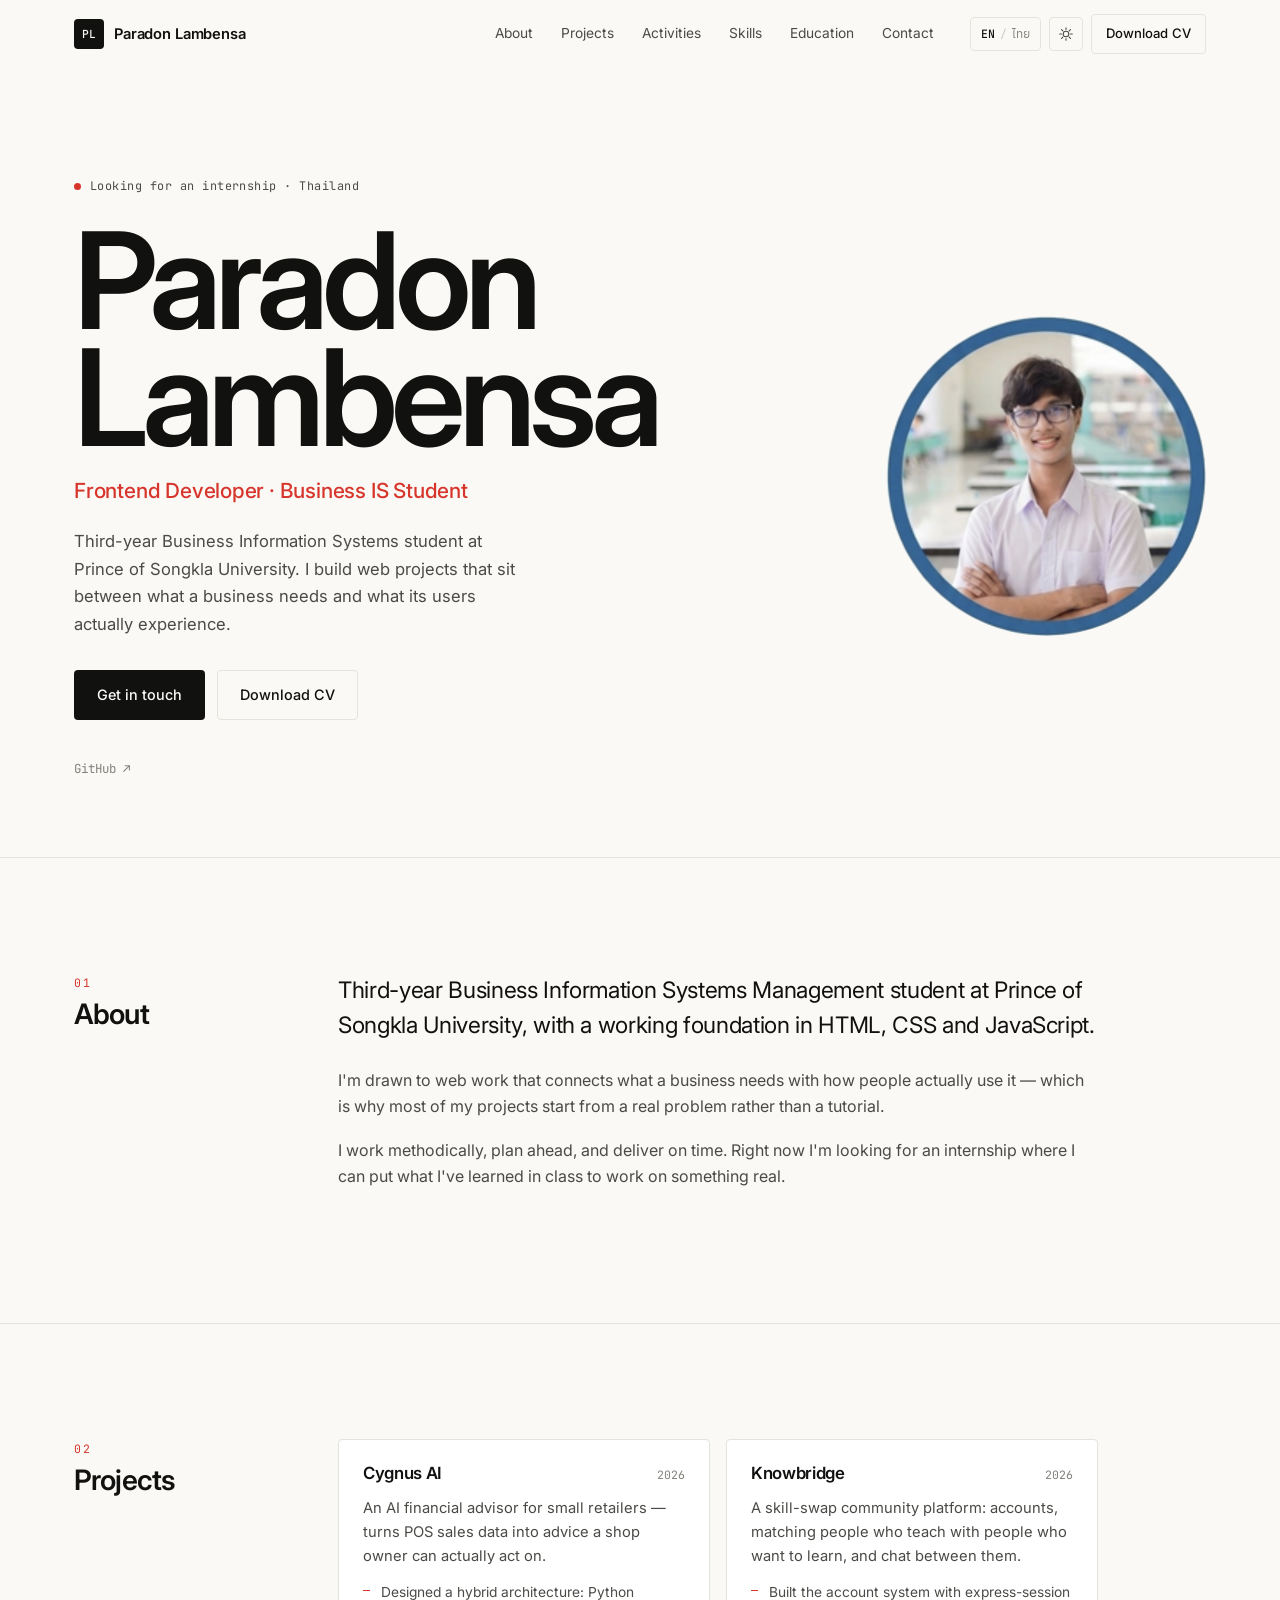
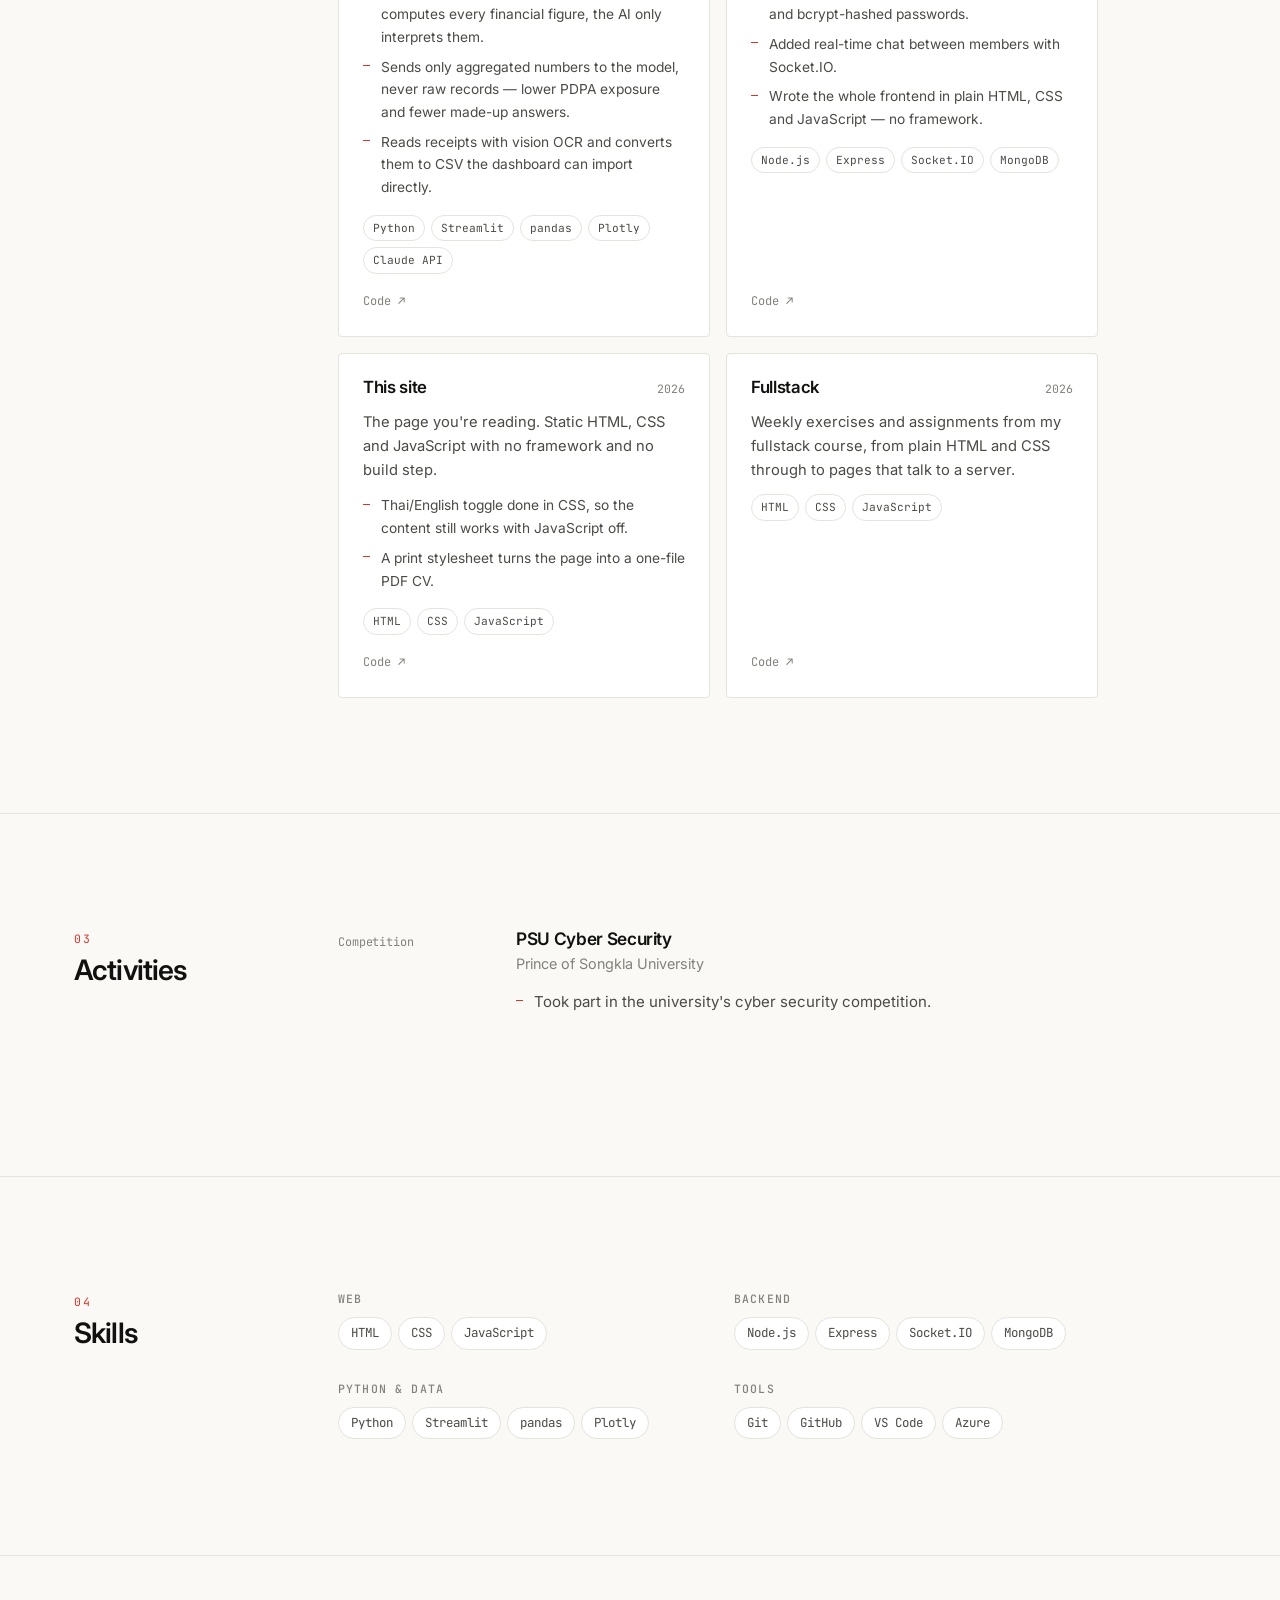
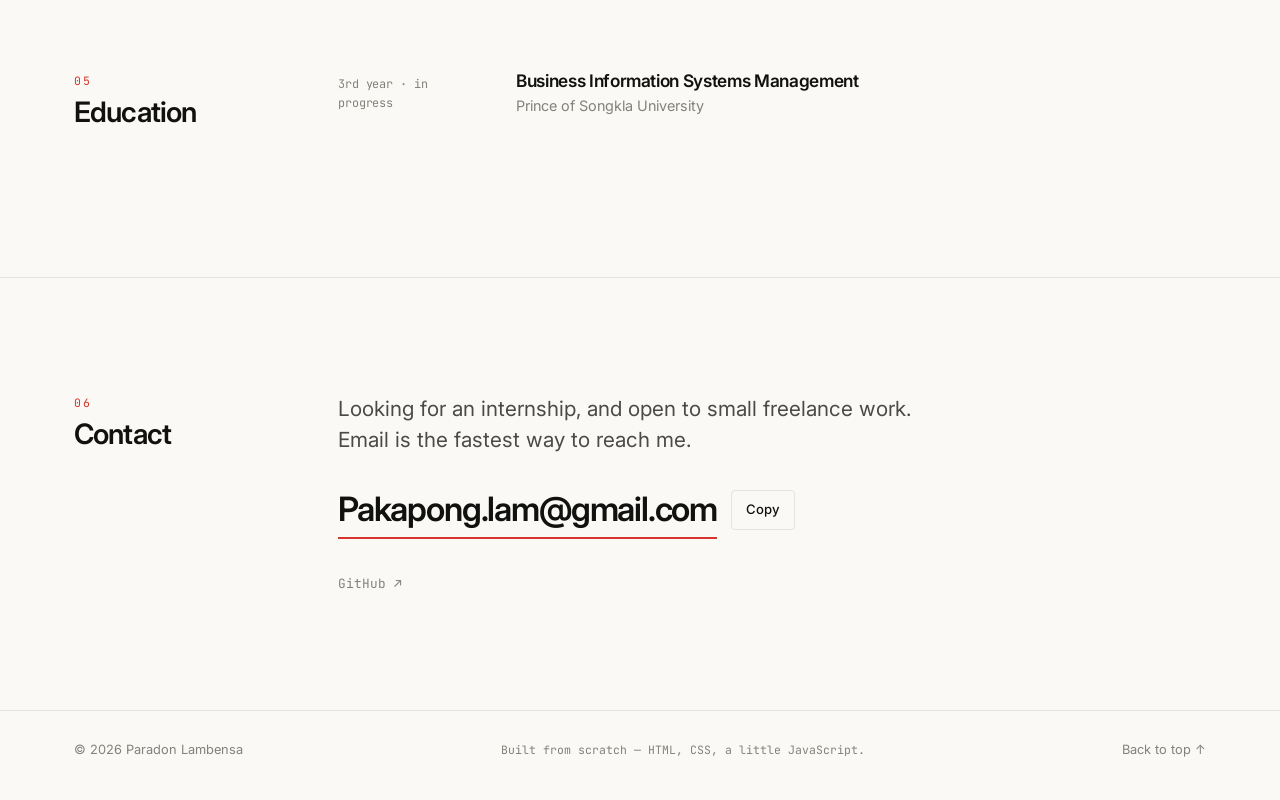
==== commit 697e3bd7: "content: real resume data for Paradon Lambensa Replaces all sample content. Projects and their tech " ====
--- a/index.html
+++ b/index.html
@@ -1,37 +1,36 @@
 <!DOCTYPE html>
 <!--
   ============================================================
-  RESUME SITE — จุดที่ต้องแก้ทั้งหมดถูกทำเครื่องหมายด้วย  [แก้]
-  ไล่หาคำว่า  [แก้]  ในไฟล์นี้แล้วแทนที่ด้วยข้อมูลจริงได้เลย
-
-  สองภาษา: ทุกข้อความมีคู่กันแบบนี้
+  RESUME — Paradon Lambensa
+  จุดที่ยังต้องเติม/ตรวจ ทำเครื่องหมายไว้ด้วย  [แก้]
+
+  สองภาษา: ข้อความที่ต้องแปลจะมาคู่กันแบบนี้
       <span lang="en">English</span><span lang="th">ไทย</span>
-  CSS จะซ่อนอันที่ไม่ได้เลือกให้เอง — แก้ทั้งสองอันด้วยนะ
-
-  กฎเดียวที่ห้ามผิด: span ภาษาต้องอยู่ "ข้างใน" element ที่มี class
-  reveal เสมอ ห้ามเอา reveal ไปแปะบน span ภาษา ไม่งั้นตอนสลับภาษา
-  ข้อความจะโผล่มาแบบจาง ๆ ค้างอยู่
+  CSS ซ่อนอันที่ไม่ได้เลือกให้เอง — แก้ทั้งสองอันด้วย
+  ชื่อคน ชื่อโปรเจค และชื่อเทคโนโลยี ไม่ต้องแปล ปล่อยไว้อันเดียว
+
+  กฎเดียวที่ห้ามผิด: class="reveal" ต้องอยู่บน element ที่ "ครอบ"
+  span ภาษาไว้เสมอ ห้ามเอาไปแปะบน span ภาษาเอง ไม่งั้นตอนสลับภาษา
+  ข้อความจะโผล่มาจาง ๆ ค้างอยู่
   ============================================================
 -->
-<!-- [แก้] data-title-* คือชื่อแท็บของแต่ละภาษา -->
-<html lang="en" data-theme="light"
-      data-title-en="Your Name — Software Engineer"
-      data-title-th="ชื่อ นามสกุล — วิศวกรซอฟต์แวร์">
+<html lang="th" data-theme="light"
+      data-title-en="Paradon Lambensa — Frontend Developer"
+      data-title-th="Paradon Lambensa — Frontend Developer">
 <head>
 <meta charset="UTF-8" />
 <meta name="viewport" content="width=device-width, initial-scale=1.0" />
 
-<!-- [แก้] SEO: ชื่อ + ตำแหน่ง (ตัวนี้คือค่าตั้งต้นก่อน JS ทำงาน) -->
-<title>Your Name — Software Engineer</title>
-<meta name="description" content="Software engineer focused on building fast, accessible products for the web. Selected work, experience and contact." />
-<meta name="author" content="Your Name" />
-
-<!-- [แก้] Open Graph — ภาพตัวอย่างตอนแชร์ลิงก์ (เปลี่ยน og:url เป็น URL จริงหลัง deploy) -->
+<title>Paradon Lambensa — Frontend Developer</title>
+<meta name="description" content="Third-year Business Information Systems student at Prince of Songkla University. Web projects, skills and contact." />
+<meta name="author" content="Paradon Lambensa" />
+
+<!-- [แก้] ถ้า deploy ที่อื่นนอกจาก GitHub Pages ให้เปลี่ยน og:url กับ og:image -->
 <meta property="og:type" content="profile" />
-<meta property="og:title" content="Your Name — Software Engineer" />
-<meta property="og:description" content="Software engineer focused on building fast, accessible products for the web." />
-<meta property="og:url" content="https://example.com/" />
-<meta property="og:image" content="https://example.com/assets/img/og-cover.png" />
+<meta property="og:title" content="Paradon Lambensa — Frontend Developer" />
+<meta property="og:description" content="Third-year Business Information Systems student at Prince of Songkla University. Web projects, skills and contact." />
+<meta property="og:url" content="https://paradonlambensa.github.io/resume-site/" />
+<meta property="og:image" content="https://paradonlambensa.github.io/resume-site/assets/img/portrait.png" />
 <meta name="twitter:card" content="summary_large_image" />
 
 <link rel="icon" href="assets/img/favicon.svg" type="image/svg+xml" />
@@ -47,10 +46,10 @@
     } catch (e) { /* storage ปิดอยู่ — ใช้ค่าที่ติดมากับ <html> */ }
     try {
       var savedLang = localStorage.getItem('lang');
-      // ยังไม่เคยเลือก → เดาจากภาษาเบราว์เซอร์
+      // ยังไม่เคยเลือก → เดาจากภาษาเบราว์เซอร์ (ค่าตั้งต้นของหน้านี้คือไทย)
       el.lang = savedLang ||
-        (String(navigator.language || '').toLowerCase().indexOf('th') === 0 ? 'th' : 'en');
-    } catch (e) { /* ค่าตั้งต้น en */ }
+        (String(navigator.language || '').toLowerCase().indexOf('en') === 0 ? 'en' : 'th');
+    } catch (e) { /* ใช้ค่าตั้งต้น th */ }
   })();
 </script>
 
@@ -67,16 +66,15 @@
 <!-- ============================ NAV ============================ -->
 <header class="nav" id="nav">
   <div class="nav__inner">
-    <!-- [แก้] อักษรย่อ + ชื่อ -->
     <a class="nav__brand" href="#top">
-      <span class="nav__mark">YN</span>
-      <span class="nav__brandname"><span lang="en">Your Name</span><span lang="th">ชื่อ นามสกุล</span></span>
+      <span class="nav__mark">PL</span>
+      <span class="nav__brandname">Paradon Lambensa</span>
     </a>
 
     <nav class="nav__links" id="navLinks" aria-label="Sections">
       <a href="#about"><span lang="en">About</span><span lang="th">เกี่ยวกับ</span></a>
-      <a href="#experience"><span lang="en">Experience</span><span lang="th">ประสบการณ์</span></a>
       <a href="#projects"><span lang="en">Projects</span><span lang="th">ผลงาน</span></a>
+      <a href="#activities"><span lang="en">Activities</span><span lang="th">กิจกรรม</span></a>
       <a href="#skills"><span lang="en">Skills</span><span lang="th">ทักษะ</span></a>
       <a href="#education"><span lang="en">Education</span><span lang="th">การศึกษา</span></a>
       <a href="#contact"><span lang="en">Contact</span><span lang="th">ติดต่อ</span></a>
@@ -107,48 +105,31 @@
     <div class="hero__text">
       <p class="eyebrow reveal">
         <span class="dot" aria-hidden="true"></span>
-        <!-- [แก้] สถานะการหางาน -->
-        <span lang="en">Available for new work · Bangkok, TH</span><span lang="th">พร้อมรับงานใหม่ · กรุงเทพฯ</span>
-      </p>
-
-      <!-- [แก้] ชื่อ-นามสกุล -->
-      <h1 class="hero__name reveal"><span lang="en">Your<br />Name</span><span lang="th">ชื่อ<br />นามสกุล</span></h1>
-
-      <!-- [แก้] ตำแหน่ง -->
-      <p class="hero__role reveal"><span lang="en">Software Engineer</span><span lang="th">วิศวกรซอฟต์แวร์</span></p>
-
-      <!-- [แก้] ประโยคแนะนำตัวสั้น ๆ 1–2 บรรทัด -->
+        <span lang="en">Looking for an internship · Thailand</span><span lang="th">กำลังหาที่ฝึกงาน · ประเทศไทย</span>
+      </p>
+
+      <h1 class="hero__name reveal">Paradon<br />Lambensa</h1>
+
+      <p class="hero__role reveal"><span lang="en">Frontend Developer · Business IS Student</span><span lang="th">Frontend Developer · นักศึกษาระบบสารสนเทศทางธุรกิจ</span></p>
+
       <p class="hero__pitch reveal">
-        <span lang="en">I design and build web products end to end — from data model to the last pixel. Currently focused on performance, accessibility and developer tooling.</span><span lang="th">ผมออกแบบและสร้างเว็บตั้งแต่ต้นจนจบ — ตั้งแต่โครงสร้างข้อมูลไปจนถึงพิกเซลสุดท้าย ตอนนี้โฟกัสเรื่องความเร็ว การเข้าถึง และเครื่องมือสำหรับนักพัฒนา</span>
+        <span lang="en">Third-year Business Information Systems student at Prince of Songkla University. I build web projects that sit between what a business needs and what its users actually experience.</span><span lang="th">นักศึกษาชั้นปีที่ 3 สาขาการจัดการระบบสารสนเทศทางธุรกิจ มหาวิทยาลัยสงขลานครินทร์ สนใจงานออกแบบและพัฒนาเว็บไซต์ที่เชื่อมความต้องการทางธุรกิจเข้ากับประสบการณ์ผู้ใช้</span>
       </p>
 
       <div class="hero__cta reveal">
-        <!-- [แก้] อีเมล -->
-        <a class="btn btn--solid" href="mailto:you@example.com"><span lang="en">Get in touch</span><span lang="th">ติดต่อผม</span></a>
+        <a class="btn btn--solid" href="mailto:Pakapong.lam@gmail.com"><span lang="en">Get in touch</span><span lang="th">ติดต่อ</span></a>
         <button class="btn btn--ghost" id="printBtn2" type="button"><span lang="en">Download CV</span><span lang="th">ดาวน์โหลด CV</span></button>
       </div>
 
       <ul class="hero__meta reveal">
-        <!-- [แก้] ลิงก์โซเชียล — ลบอันที่ไม่ใช้ได้เลย -->
-        <li><a href="https://github.com/" target="_blank" rel="noopener noreferrer">GitHub ↗</a></li>
-        <li><a href="https://www.linkedin.com/" target="_blank" rel="noopener noreferrer">LinkedIn ↗</a></li>
-        <li><a href="https://example.com/" target="_blank" rel="noopener noreferrer"><span lang="en">Website ↗</span><span lang="th">เว็บไซต์ ↗</span></a></li>
+        <!-- [แก้] มี LinkedIn หรือช่องทางอื่นเพิ่ม ก๊อป <li> แล้วเติมได้เลย -->
+        <li><a href="https://github.com/paradonlambensa" target="_blank" rel="noopener noreferrer">GitHub ↗</a></li>
       </ul>
     </div>
 
     <figure class="hero__portrait reveal">
-      <!-- [แก้] เปลี่ยนเป็นรูปจริง: วางไฟล์ใน assets/img/ แล้วแก้ src -->
-      <img src="assets/img/portrait.svg" alt="Portrait of Your Name" width="520" height="640" />
+      <img src="assets/img/portrait.png" alt="Paradon Lambensa" width="640" height="640" />
     </figure>
-  </div>
-
-  <div class="wrap">
-    <ul class="stats reveal">
-      <!-- [แก้] ตัวเลขที่อยากอวด — หรือลบทั้งบล็อกถ้าไม่ใช้ -->
-      <li><strong>5+</strong><span><span lang="en">Years building for the web</span><span lang="th">ปีในสายงานเว็บ</span></span></li>
-      <li><strong>20+</strong><span><span lang="en">Projects shipped to production</span><span lang="th">โปรเจคที่ขึ้นใช้งานจริง</span></span></li>
-      <li><strong>3</strong><span><span lang="en">Open-source tools maintained</span><span lang="th">เครื่องมือโอเพนซอร์สที่ดูแลอยู่</span></span></li>
-    </ul>
   </div>
 </section>
 
@@ -160,79 +141,15 @@
       <h2 class="section__title"><span lang="en">About</span><span lang="th">เกี่ยวกับ</span></h2>
     </div>
     <div class="section__body">
-      <!-- [แก้] ย่อหน้าแนะนำตัว 2–3 ย่อหน้า -->
       <p class="lead reveal">
-        <span lang="en">I'm a software engineer who likes the unglamorous parts: the query that was doing an N+1, the bundle that was 400&nbsp;kB too big, the form that nobody could use with a keyboard.</span><span lang="th">ผมเป็นวิศวกรซอฟต์แวร์ที่ชอบงานที่ไม่ค่อยมีใครอยากทำ — คิวรีที่ยิงซ้ำแบบ N+1, บันเดิลที่ใหญ่เกินไป 400&nbsp;kB, ฟอร์มที่ใช้คีย์บอร์ดกรอกไม่ได้</span>
+        <span lang="en">Third-year Business Information Systems Management student at Prince of Songkla University, with a working foundation in HTML, CSS and JavaScript.</span><span lang="th">นักศึกษาชั้นปีที่ 3 สาขาการจัดการระบบสารสนเทศทางธุรกิจ มหาวิทยาลัยสงขลานครินทร์ มีพื้นฐานด้าน HTML, CSS และ JavaScript</span>
       </p>
       <p class="reveal">
-        <span lang="en">Most of my work sits between the browser and the database — React and TypeScript on one side, Python and Postgres on the other. I care about writing code that the next person can read, and about shipping things that measurably work rather than things that merely demo well.</span><span lang="th">งานส่วนใหญ่ของผมอยู่ระหว่างเบราว์เซอร์กับฐานข้อมูล — ฝั่งหนึ่งเป็น React กับ TypeScript อีกฝั่งเป็น Python กับ Postgres ผมให้ความสำคัญกับการเขียนโค้ดที่คนถัดไปอ่านรู้เรื่อง และการส่งมอบของที่วัดผลได้จริง ไม่ใช่แค่เดโมแล้วดูดี</span>
+        <span lang="en">I'm drawn to web work that connects what a business needs with how people actually use it — which is why most of my projects start from a real problem rather than a tutorial.</span><span lang="th">สนใจงานออกแบบและพัฒนาเว็บไซต์ที่เชื่อมความต้องการทางธุรกิจเข้ากับประสบการณ์ผู้ใช้ โปรเจคส่วนใหญ่จึงเริ่มจากปัญหาจริง ไม่ได้เริ่มจากการทำตามบทเรียน</span>
       </p>
       <p class="reveal">
-        <span lang="en">Outside of work I maintain a couple of small open-source tools, and I write occasionally about performance and developer experience.</span><span lang="th">นอกเวลางานผมดูแลเครื่องมือโอเพนซอร์สเล็ก ๆ อยู่สองสามตัว และเขียนบทความเรื่องประสิทธิภาพกับประสบการณ์นักพัฒนาเป็นครั้งคราว</span>
-      </p>
-    </div>
-  </div>
-</section>
-
-<!-- ========================= EXPERIENCE ========================= -->
-<section class="section" id="experience">
-  <div class="wrap section__grid">
-    <div class="section__head">
-      <span class="section__num">02</span>
-      <h2 class="section__title"><span lang="en">Experience</span><span lang="th">ประสบการณ์</span></h2>
-    </div>
-    <div class="section__body">
-      <ol class="timeline">
-
-        <!-- [แก้] ก๊อปบล็อก <li class="job"> ทั้งก้อนเพื่อเพิ่มงานใหม่ -->
-        <li class="job reveal">
-          <div class="job__meta"><span lang="en"><time datetime="2023-01">Jan 2023</time> — Present</span><span lang="th"><time datetime="2023-01">ม.ค. 2023</time> — ปัจจุบัน</span></div>
-          <div class="job__main">
-            <h3 class="job__title"><span lang="en">Senior Software Engineer</span><span lang="th">วิศวกรซอฟต์แวร์อาวุโส</span></h3>
-            <p class="job__org"><span lang="en">Acme Technologies · Bangkok</span><span lang="th">Acme Technologies · กรุงเทพฯ</span></p>
-            <ul class="job__points">
-              <li><span lang="en">Led the rewrite of the customer dashboard, cutting median load time from 4.1s to 0.9s.</span><span lang="th">นำทีมเขียนแดชบอร์ดลูกค้าใหม่ ลดเวลาโหลดค่ากลางจาก 4.1 วิ เหลือ 0.9 วิ</span></li>
-              <li><span lang="en">Built a design-system package now used by four product teams.</span><span lang="th">สร้าง design system ที่ตอนนี้มีสี่ทีมใช้งานอยู่</span></li>
-              <li><span lang="en">Mentored three junior engineers through their first production launches.</span><span lang="th">ดูแลน้องจูเนียร์สามคนจนปล่อยงานขึ้นโปรดักชันครั้งแรกได้</span></li>
-            </ul>
-            <ul class="tags">
-              <li>TypeScript</li><li>React</li><li>Node.js</li><li>PostgreSQL</li>
-            </ul>
-          </div>
-        </li>
-
-        <li class="job reveal">
-          <div class="job__meta"><span lang="en"><time datetime="2021-03">Mar 2021</time> — <time datetime="2022-12">Dec 2022</time></span><span lang="th"><time datetime="2021-03">มี.ค. 2021</time> — <time datetime="2022-12">ธ.ค. 2022</time></span></div>
-          <div class="job__main">
-            <h3 class="job__title"><span lang="en">Software Engineer</span><span lang="th">วิศวกรซอฟต์แวร์</span></h3>
-            <p class="job__org"><span lang="en">Northwind Labs · Remote</span><span lang="th">Northwind Labs · ทำงานทางไกล</span></p>
-            <ul class="job__points">
-              <li><span lang="en">Shipped the billing integration handling ~30k transactions a month.</span><span lang="th">ทำระบบเชื่อมต่อการเรียกเก็บเงินที่รองรับธุรกรรมราว 30,000 รายการต่อเดือน</span></li>
-              <li><span lang="en">Introduced end-to-end tests that caught regressions before three separate releases.</span><span lang="th">วางระบบเทส end-to-end ที่จับบั๊กได้ก่อนปล่อยของถึงสามรอบ</span></li>
-              <li><span lang="en">Reduced infrastructure spend by 22% by right-sizing background workers.</span><span lang="th">ลดค่าใช้จ่ายโครงสร้างพื้นฐานลง 22% ด้วยการปรับขนาด worker ให้พอดีงาน</span></li>
-            </ul>
-            <ul class="tags">
-              <li>Python</li><li>Django</li><li>Stripe</li><li>AWS</li>
-            </ul>
-          </div>
-        </li>
-
-        <li class="job reveal">
-          <div class="job__meta"><span lang="en"><time datetime="2019-06">Jun 2019</time> — <time datetime="2021-02">Feb 2021</time></span><span lang="th"><time datetime="2019-06">มิ.ย. 2019</time> — <time datetime="2021-02">ก.พ. 2021</time></span></div>
-          <div class="job__main">
-            <h3 class="job__title"><span lang="en">Frontend Developer</span><span lang="th">นักพัฒนาฝั่งหน้าเว็บ</span></h3>
-            <p class="job__org"><span lang="en">Studio Meridian · Bangkok</span><span lang="th">Studio Meridian · กรุงเทพฯ</span></p>
-            <ul class="job__points">
-              <li><span lang="en">Built marketing sites and web apps for a dozen clients across retail and fintech.</span><span lang="th">ทำเว็บการตลาดและเว็บแอปให้ลูกค้าราวสิบกว่าราย ทั้งสายค้าปลีกและฟินเทค</span></li>
-              <li><span lang="en">Set the studio's accessibility baseline, taking every new build to WCAG 2.1 AA.</span><span lang="th">วางมาตรฐานการเข้าถึงของสตูดิโอ ทำให้งานใหม่ทุกชิ้นผ่าน WCAG 2.1 AA</span></li>
-            </ul>
-            <ul class="tags">
-              <li>JavaScript</li><li>Vue</li><li>SCSS</li><li>Figma</li>
-            </ul>
-          </div>
-        </li>
-
-      </ol>
+        <span lang="en">I work methodically, plan ahead, and deliver on time. Right now I'm looking for an internship where I can put what I've learned in class to work on something real.</span><span lang="th">ทำงานเป็นระบบ วางแผนล่วงหน้า และส่งงานตรงเวลาเสมอ กำลังมองหาโอกาสฝึกงานเพื่อนำความรู้จากห้องเรียนมาใช้กับงานจริง</span>
+      </p>
     </div>
   </div>
 </section>
@@ -241,72 +158,110 @@
 <section class="section" id="projects">
   <div class="wrap section__grid">
     <div class="section__head">
-      <span class="section__num">03</span>
-      <h2 class="section__title"><span lang="en">Selected work</span><span lang="th">ผลงานที่คัดมา</span></h2>
+      <span class="section__num">02</span>
+      <h2 class="section__title"><span lang="en">Projects</span><span lang="th">ผลงาน</span></h2>
     </div>
     <div class="section__body">
       <div class="cards">
 
-        <!-- [แก้] ก๊อปบล็อก <article class="card"> ทั้งก้อนเพื่อเพิ่มผลงาน -->
         <article class="card reveal">
           <div class="card__top">
-            <h3 class="card__title">Cygnus</h3>
-            <span class="card__year">2025</span>
+            <h3 class="card__title">Cygnus AI</h3>
+            <span class="card__year">2026</span>
           </div>
           <p class="card__desc">
-            <span lang="en">A currency-conversion and pricing engine with live FX rates, slip parsing and an AI advisor layer. Handles the whole flow from uploaded receipt to final quote.</span><span lang="th">ระบบแปลงสกุลเงินและคิดราคา ดึงอัตราแลกเปลี่ยนสด อ่านสลิป และมีชั้น AI ช่วยให้คำแนะนำ ครอบคลุมตั้งแต่อัปโหลดสลิปจนถึงราคาสุดท้าย</span>
+            <span lang="en">An AI financial advisor for small retailers — turns POS sales data into advice a shop owner can actually act on.</span><span lang="th">ที่ปรึกษาการเงินด้วย AI สำหรับร้านค้ารายย่อย เปลี่ยนข้อมูลการขายจาก POS ให้เป็นคำแนะนำที่เจ้าของร้านเอาไปใช้ได้จริง</span>
           </p>
-          <ul class="tags"><li>Python</li><li>FastAPI</li><li>OCR</li></ul>
+          <ul class="job__points">
+            <li><span lang="en">Designed a hybrid architecture: Python computes every financial figure, the AI only interprets them.</span><span lang="th">ออกแบบสถาปัตยกรรมแบบ Hybrid — ให้ Python คำนวณตัวเลขการเงินทั้งหมด แล้ว AI ทำหน้าที่ตีความอย่างเดียว</span></li>
+            <li><span lang="en">Sends only aggregated numbers to the model, never raw records — lower PDPA exposure and fewer made-up answers.</span><span lang="th">ส่งเฉพาะตัวเลขสรุปให้โมเดล ไม่ส่งข้อมูลดิบ ลดความเสี่ยง PDPA และลดการตอบมั่ว</span></li>
+            <li><span lang="en">Reads receipts with vision OCR and converts them to CSV the dashboard can import directly.</span><span lang="th">อ่านสลิป/ใบเสร็จด้วย vision OCR แล้วแปลงเป็น CSV นำเข้าแดชบอร์ดได้ทันที</span></li>
+          </ul>
+          <ul class="tags"><li>Python</li><li>Streamlit</li><li>pandas</li><li>Plotly</li><li>Claude API</li></ul>
           <div class="card__links">
-            <a href="#" target="_blank" rel="noopener noreferrer"><span lang="en">Live ↗</span><span lang="th">เว็บจริง ↗</span></a>
-            <a href="#" target="_blank" rel="noopener noreferrer"><span lang="en">Code ↗</span><span lang="th">โค้ด ↗</span></a>
+            <a href="https://github.com/paradonlambensa/Cygnus-AI" target="_blank" rel="noopener noreferrer"><span lang="en">Code ↗</span><span lang="th">โค้ด ↗</span></a>
           </div>
         </article>
 
         <article class="card reveal">
           <div class="card__top">
             <h3 class="card__title">Knowbridge</h3>
-            <span class="card__year">2025</span>
+            <span class="card__year">2026</span>
           </div>
           <p class="card__desc">
-            <span lang="en">A retrieval layer that lets teams ask questions against their own documents, with citations back to the source paragraph.</span><span lang="th">ระบบค้นคืนข้อมูลที่ให้ทีมถามคำถามกับเอกสารของตัวเองได้ พร้อมอ้างอิงกลับไปถึงย่อหน้าต้นทาง</span>
+            <span lang="en">A skill-swap community platform: accounts, matching people who teach with people who want to learn, and chat between them.</span><span lang="th">แพลตฟอร์มชุมชนแลกเปลี่ยนทักษะ มีระบบสมาชิก จับคู่คนที่อยากสอนกับคนที่อยากเรียน และคุยกันได้ในเว็บ</span>
           </p>
-          <ul class="tags"><li>TypeScript</li><li>Next.js</li><li>pgvector</li></ul>
+          <ul class="job__points">
+            <li><span lang="en">Built the account system with express-session and bcrypt-hashed passwords.</span><span lang="th">ทำระบบสมาชิกด้วย express-session และเข้ารหัสรหัสผ่านด้วย bcrypt</span></li>
+            <li><span lang="en">Added real-time chat between members with Socket.IO.</span><span lang="th">ทำแชทเรียลไทม์ระหว่างสมาชิกด้วย Socket.IO</span></li>
+            <li><span lang="en">Wrote the whole frontend in plain HTML, CSS and JavaScript — no framework.</span><span lang="th">เขียนฝั่งหน้าเว็บด้วย HTML, CSS และ JavaScript ล้วน ไม่ใช้เฟรมเวิร์ก</span></li>
+          </ul>
+          <ul class="tags"><li>Node.js</li><li>Express</li><li>Socket.IO</li><li>MongoDB</li></ul>
           <div class="card__links">
-            <a href="#" target="_blank" rel="noopener noreferrer"><span lang="en">Live ↗</span><span lang="th">เว็บจริง ↗</span></a>
-            <a href="#" target="_blank" rel="noopener noreferrer"><span lang="en">Code ↗</span><span lang="th">โค้ด ↗</span></a>
+            <a href="https://github.com/paradonlambensa/Knowbridge" target="_blank" rel="noopener noreferrer"><span lang="en">Code ↗</span><span lang="th">โค้ด ↗</span></a>
           </div>
         </article>
 
         <article class="card reveal">
           <div class="card__top">
-            <h3 class="card__title">Ledgerlite</h3>
-            <span class="card__year">2024</span>
+            <h3 class="card__title"><span lang="en">This site</span><span lang="th">เว็บนี้</span></h3>
+            <span class="card__year">2026</span>
           </div>
           <p class="card__desc">
-            <span lang="en">A small double-entry bookkeeping library, built to make the accounting rules explicit and testable rather than buried in an ORM.</span><span lang="th">ไลบรารีบัญชีคู่ขนาดเล็ก ออกแบบให้กฎทางบัญชีชัดเจนและเทสได้ แทนที่จะซ่อนอยู่ใน ORM</span>
+            <span lang="en">The page you're reading. Static HTML, CSS and JavaScript with no framework and no build step.</span><span lang="th">หน้าที่คุณกำลังอ่านอยู่ เขียนด้วย HTML, CSS และ JavaScript ล้วน ไม่มีเฟรมเวิร์ก ไม่ต้อง build</span>
           </p>
-          <ul class="tags"><li>Rust</li><li>SQLite</li></ul>
+          <ul class="job__points">
+            <li><span lang="en">Thai/English toggle done in CSS, so the content still works with JavaScript off.</span><span lang="th">สลับภาษาไทย/อังกฤษด้วย CSS เพราะงั้นปิด JavaScript แล้วเนื้อหายังอ่านได้ครบ</span></li>
+            <li><span lang="en">A print stylesheet turns the page into a one-file PDF CV.</span><span lang="th">มี print stylesheet ที่เปลี่ยนหน้าเว็บให้เป็น CV แบบ PDF ได้เลย</span></li>
+          </ul>
+          <ul class="tags"><li>HTML</li><li>CSS</li><li>JavaScript</li></ul>
           <div class="card__links">
-            <a href="#" target="_blank" rel="noopener noreferrer"><span lang="en">Code ↗</span><span lang="th">โค้ด ↗</span></a>
+            <a href="https://github.com/paradonlambensa/resume-site" target="_blank" rel="noopener noreferrer"><span lang="en">Code ↗</span><span lang="th">โค้ด ↗</span></a>
           </div>
         </article>
 
         <article class="card reveal">
           <div class="card__top">
-            <h3 class="card__title">Typeset</h3>
-            <span class="card__year">2024</span>
+            <h3 class="card__title">Fullstack</h3>
+            <span class="card__year">2026</span>
           </div>
           <p class="card__desc">
-            <span lang="en">A CLI that turns Markdown notes into print-ready PDFs with proper typography — widows, orphans, optical margins and all.</span><span lang="th">เครื่องมือบรรทัดคำสั่งที่แปลงโน้ต Markdown เป็น PDF พร้อมพิมพ์ จัดตัวอักษรให้เรียบร้อยครบทุกรายละเอียด</span>
+            <span lang="en">Weekly exercises and assignments from my fullstack course, from plain HTML and CSS through to pages that talk to a server.</span><span lang="th">งานรายสัปดาห์และแบบฝึกหัดจากวิชา Fullstack ตั้งแต่ HTML/CSS พื้นฐาน ไปจนถึงหน้าเว็บที่ต่อกับฝั่งเซิร์ฟเวอร์</span>
           </p>
-          <ul class="tags"><li>Go</li><li>LaTeX</li></ul>
+          <ul class="tags"><li>HTML</li><li>CSS</li><li>JavaScript</li></ul>
           <div class="card__links">
-            <a href="#" target="_blank" rel="noopener noreferrer"><span lang="en">Code ↗</span><span lang="th">โค้ด ↗</span></a>
+            <a href="https://github.com/paradonlambensa/Fullstack" target="_blank" rel="noopener noreferrer"><span lang="en">Code ↗</span><span lang="th">โค้ด ↗</span></a>
           </div>
         </article>
 
       </div>
+    </div>
+  </div>
+</section>
+
+<!-- ========================= ACTIVITIES ========================= -->
+<section class="section" id="activities">
+  <div class="wrap section__grid">
+    <div class="section__head">
+      <span class="section__num">03</span>
+      <h2 class="section__title"><span lang="en">Activities</span><span lang="th">กิจกรรม</span></h2>
+    </div>
+    <div class="section__body">
+      <ol class="timeline">
+        <li class="job reveal">
+          <!-- [แก้] ใส่ปีที่ไปแข่งจริง — ตอนนี้ยังว่างอยู่ -->
+          <div class="job__meta"><span lang="en">Competition</span><span lang="th">การแข่งขัน</span></div>
+          <div class="job__main">
+            <h3 class="job__title">PSU Cyber Security</h3>
+            <p class="job__org"><span lang="en">Prince of Songkla University</span><span lang="th">มหาวิทยาลัยสงขลานครินทร์</span></p>
+            <ul class="job__points">
+              <!-- [แก้] เขียนเพิ่มว่าแข่งประเภทไหน ทำหน้าที่อะไรในทีม และผลออกมาเป็นยังไง
+                   บรรทัดล่างเขียนไว้กลาง ๆ เพราะยังไม่มีรายละเอียด -->
+              <li><span lang="en">Took part in the university's cyber security competition.</span><span lang="th">เข้าร่วมการแข่งขันด้านความมั่นคงปลอดภัยไซเบอร์ที่จัดโดยมหาวิทยาลัย</span></li>
+            </ul>
+          </div>
+        </li>
+      </ol>
     </div>
   </div>
 </section>
@@ -320,22 +275,23 @@
     </div>
     <div class="section__body">
       <div class="skills">
-        <!-- [แก้] แก้หัวข้อกลุ่มและรายการในแต่ละกลุ่ม -->
+        <!-- [แก้] ตัวไหนยังไม่มั่นใจว่าตอบคำถามสัมภาษณ์ได้ ลบทิ้งได้เลย
+             ที่ใส่ไว้คือของที่มีโค้ดใน repo รองรับจริง -->
         <div class="skills__group reveal">
-          <h3><span lang="en">Languages</span><span lang="th">ภาษาโปรแกรม</span></h3>
-          <ul class="tags tags--lg"><li>TypeScript</li><li>JavaScript</li><li>Python</li><li>Go</li><li>SQL</li></ul>
+          <h3><span lang="en">Web</span><span lang="th">เว็บ</span></h3>
+          <ul class="tags tags--lg"><li>HTML</li><li>CSS</li><li>JavaScript</li></ul>
         </div>
         <div class="skills__group reveal">
-          <h3><span lang="en">Frontend</span><span lang="th">ฝั่งหน้าเว็บ</span></h3>
-          <ul class="tags tags--lg"><li>React</li><li>Next.js</li><li>Vue</li><li>Tailwind</li><li>Vite</li></ul>
+          <h3><span lang="en">Backend</span><span lang="th">หลังบ้าน</span></h3>
+          <ul class="tags tags--lg"><li>Node.js</li><li>Express</li><li>Socket.IO</li><li>MongoDB</li></ul>
         </div>
         <div class="skills__group reveal">
-          <h3><span lang="en">Backend &amp; data</span><span lang="th">ฝั่งหลังบ้านและข้อมูล</span></h3>
-          <ul class="tags tags--lg"><li>Node.js</li><li>FastAPI</li><li>PostgreSQL</li><li>Redis</li><li>Prisma</li></ul>
+          <h3><span lang="en">Python &amp; data</span><span lang="th">Python และข้อมูล</span></h3>
+          <ul class="tags tags--lg"><li>Python</li><li>Streamlit</li><li>pandas</li><li>Plotly</li></ul>
         </div>
         <div class="skills__group reveal">
-          <h3><span lang="en">Tooling</span><span lang="th">เครื่องมือ</span></h3>
-          <ul class="tags tags--lg"><li>Git</li><li>Docker</li><li>GitHub Actions</li><li>AWS</li><li>Playwright</li></ul>
+          <h3><span lang="en">Tools</span><span lang="th">เครื่องมือ</span></h3>
+          <ul class="tags tags--lg"><li>Git</li><li>GitHub</li><li>VS Code</li><li>Azure</li></ul>
         </div>
       </div>
     </div>
@@ -351,25 +307,17 @@
     </div>
     <div class="section__body">
       <ol class="timeline">
-        <!-- [แก้] วุฒิการศึกษา -->
         <li class="job reveal">
-          <div class="job__meta"><span lang="en"><time datetime="2015">2015</time> — <time datetime="2019">2019</time></span><span lang="th"><time datetime="2015">2558</time> — <time datetime="2019">2562</time></span></div>
+          <!-- [แก้] ถ้าอยากใส่ปีที่เข้า–ปีที่คาดว่าจบ เปลี่ยนบรรทัดนี้ เช่น "2024 — 2028" -->
+          <div class="job__meta"><span lang="en">3rd year · in progress</span><span lang="th">ชั้นปีที่ 3 · กำลังศึกษา</span></div>
           <div class="job__main">
-            <h3 class="job__title"><span lang="en">B.Eng. Computer Engineering</span><span lang="th">วศ.บ. วิศวกรรมคอมพิวเตอร์</span></h3>
-            <p class="job__org"><span lang="en">University Name · Bangkok</span><span lang="th">ชื่อมหาวิทยาลัย · กรุงเทพฯ</span></p>
-            <ul class="job__points">
-              <li><span lang="en">First-class honours. Thesis on incremental static analysis for JavaScript.</span><span lang="th">เกียรตินิยมอันดับหนึ่ง วิทยานิพนธ์เรื่องการวิเคราะห์โค้ดแบบ incremental สำหรับ JavaScript</span></li>
-            </ul>
+            <h3 class="job__title"><span lang="en">Business Information Systems Management</span><span lang="th">การจัดการระบบสารสนเทศทางธุรกิจ</span></h3>
+            <p class="job__org"><span lang="en">Prince of Songkla University</span><span lang="th">มหาวิทยาลัยสงขลานครินทร์</span></p>
+            <!-- [แก้] มี GPA / เกียรตินิยม / วิชาที่เด่น อยากใส่ ก๊อปบล็อกนี้เข้ามา:
+                 <ul class="job__points"><li><span lang="en">…</span><span lang="th">…</span></li></ul> -->
           </div>
         </li>
       </ol>
-
-      <!-- [แก้] ใบรับรอง / คอร์ส — ลบทั้งบล็อกได้ถ้าไม่มี -->
-      <h3 class="subhead reveal"><span lang="en">Certifications</span><span lang="th">ใบรับรอง</span></h3>
-      <ul class="certs">
-        <li class="reveal"><span>AWS Certified Solutions Architect — Associate</span><span class="certs__year">2024</span></li>
-        <li class="reveal"><span>Google Professional Cloud Developer</span><span class="certs__year">2023</span></li>
-      </ul>
     </div>
   </div>
 </section>
@@ -382,24 +330,19 @@
       <h2 class="section__title"><span lang="en">Contact</span><span lang="th">ติดต่อ</span></h2>
     </div>
     <div class="section__body">
-      <!-- [แก้] ประโยคชวนติดต่อ -->
       <p class="contact__lead reveal">
-        <span lang="en">Open to full-time roles and selected freelance work.<br />The fastest way to reach me is email.</span><span lang="th">เปิดรับงานประจำและงานฟรีแลนซ์บางส่วน<br />ติดต่อทางอีเมลจะเร็วที่สุด</span>
+        <span lang="en">Looking for an internship, and open to small freelance work.<br />Email is the fastest way to reach me.</span><span lang="th">กำลังมองหาที่ฝึกงาน และรับงานฟรีแลนซ์เล็ก ๆ ได้<br />ติดต่อทางอีเมลจะเร็วที่สุด</span>
       </p>
 
       <div class="contact__mail reveal">
-        <!-- [แก้] อีเมล (3 จุด: href, ข้อความ, และ data-email ของปุ่ม copy) -->
-        <a class="contact__addr" href="mailto:you@example.com">you@example.com</a>
+        <a class="contact__addr" href="mailto:Pakapong.lam@gmail.com">Pakapong.lam@gmail.com</a>
         <button class="btn btn--ghost btn--sm" id="copyEmail" type="button"
-                data-email="you@example.com"
+                data-email="Pakapong.lam@gmail.com"
                 data-copied-en="Copied" data-copied-th="คัดลอกแล้ว"><span lang="en">Copy</span><span lang="th">คัดลอก</span></button>
       </div>
 
       <ul class="contact__links reveal">
-        <!-- [แก้] ลิงก์ติดต่อ -->
-        <li><a href="https://github.com/" target="_blank" rel="noopener noreferrer">GitHub ↗</a></li>
-        <li><a href="https://www.linkedin.com/" target="_blank" rel="noopener noreferrer">LinkedIn ↗</a></li>
-        <li><a href="https://x.com/" target="_blank" rel="noopener noreferrer">X ↗</a></li>
+        <li><a href="https://github.com/paradonlambensa" target="_blank" rel="noopener noreferrer">GitHub ↗</a></li>
       </ul>
     </div>
   </div>
@@ -408,25 +351,25 @@
 
 <footer class="footer">
   <div class="wrap footer__inner">
-    <!-- [แก้] ชื่อใน footer -->
-    <span>© <span id="year">2026</span> <span lang="en">Your Name</span><span lang="th">ชื่อ นามสกุล</span></span>
+    <span>© <span id="year">2026</span> Paradon Lambensa</span>
     <span class="footer__note"><span lang="en">Built from scratch — HTML, CSS, a little JavaScript.</span><span lang="th">เขียนเองทั้งหมด — HTML, CSS และ JavaScript นิดหน่อย</span></span>
     <a href="#top" class="footer__top"><span lang="en">Back to top ↑</span><span lang="th">กลับขึ้นบน ↑</span></a>
   </div>
 </footer>
 
-<!-- [แก้] JSON-LD ช่วยให้ Google เข้าใจว่าหน้านี้คือโปรไฟล์ของใคร -->
 <script type="application/ld+json">
 {
   "@context": "https://schema.org",
   "@type": "Person",
-  "name": "Your Name",
-  "jobTitle": "Software Engineer",
-  "email": "mailto:you@example.com",
-  "url": "https://example.com/",
-  "address": { "@type": "PostalAddress", "addressLocality": "Bangkok", "addressCountry": "TH" },
+  "name": "Paradon Lambensa",
+  "jobTitle": "Business Information Systems Student",
+  "email": "mailto:Pakapong.lam@gmail.com",
+  "url": "https://paradonlambensa.github.io/resume-site/",
+  "image": "https://paradonlambensa.github.io/resume-site/assets/img/portrait.png",
+  "alumniOf": { "@type": "CollegeOrUniversity", "name": "Prince of Songkla University" },
+  "address": { "@type": "PostalAddress", "addressCountry": "TH" },
   "knowsLanguage": ["th", "en"],
-  "sameAs": ["https://github.com/", "https://www.linkedin.com/"]
+  "sameAs": ["https://github.com/paradonlambensa"]
 }
 </script>
 
--- a/assets/css/style.css
+++ b/assets/css/style.css
@@ -112,6 +112,9 @@
 }
 
 .section { padding: clamp(64px, 9vw, 120px) 0; border-top: 1px solid var(--line); }
+
+/* กดลิงก์ใน nav แล้วอย่าให้หัวข้อไปมุดอยู่ใต้ nav ที่ลอยอยู่ */
+section[id] { scroll-margin-top: 72px; }
 
 .section__grid {
   display: grid;
@@ -380,15 +383,15 @@
 }
 .hero__meta a:hover { color: var(--accent); border-bottom-color: currentColor; }
 
-.hero__portrait { margin: 0; }
+/* รูปถูก crop มาพอดีวงแหวนสีน้ำเงินแล้ว (สคริปต์ตอนใส่รูป) — border-radius:50%
+   จึงลงล็อกพอดี และมุมขาว ๆ นอกวงถูกตัดทิ้งไปเอง ไม่ต้องมี border ซ้อนอีก */
+.hero__portrait { margin: 0 0 0 auto; max-width: 320px; }
 .hero__portrait img {
   width: 100%;
   height: auto;
-  aspect-ratio: 13 / 16;
+  aspect-ratio: 1;
   object-fit: cover;
-  border-radius: var(--radius);
-  background: var(--bg-alt);
-  border: 1px solid var(--line);
+  border-radius: 50%;
 }
 
 /* --- stats --- */
@@ -488,6 +491,10 @@
 .card__year { font-family: var(--font-mono); font-size: 0.72rem; color: var(--ink-3); }
 .card__desc { margin: 0; font-size: 0.92rem; color: var(--ink-2); }
 
+/* การ์ดผลงานใช้ bullet ชุดเดียวกับไทม์ไลน์ แต่ย่อขนาดลงให้พอดีการ์ด */
+.card .job__points { margin-bottom: 4px; }
+.card .job__points li { font-size: 0.86rem; }
+
 .card__links { display: flex; gap: 16px; margin-top: auto; padding-top: 6px; }
 .card__links a {
   font-family: var(--font-mono);
@@ -574,7 +581,7 @@
 /* ---------------------------- 6. responsive ----------------------------- */
 @media (max-width: 900px) {
   .hero__grid { grid-template-columns: minmax(0, 1fr); }
-  .hero__portrait { order: -1; max-width: 240px; }
+  .hero__portrait { order: -1; max-width: 200px; margin-left: 0; }
   .section__grid { grid-template-columns: minmax(0, 1fr); gap: 24px; }
   .section__head { position: static; flex-direction: row; align-items: baseline; gap: 12px; }
   .job { grid-template-columns: minmax(0, 1fr); gap: 10px; }
@@ -620,8 +627,9 @@
     --ink-3: #555; --line: #ccc; --accent: #000; --shadow: none;
   }
 
+  /* รูปถ่ายเก็บไว้ตอนพิมพ์ เพราะ CV ไทยส่วนใหญ่ติดรูป */
   .nav, .progress, .skip-link, .hero__cta, .footer__top,
-  .hero__portrait, .card__links, .stats { display: none !important; }
+  .card__links, .stats { display: none !important; }
 
   body { font-size: 10.5pt; line-height: 1.45; background: #fff; }
   .js .reveal { opacity: 1 !important; transform: none !important; }
@@ -630,8 +638,10 @@
   .section__grid { grid-template-columns: 110pt minmax(0, 1fr); gap: 14pt; }
   .section__head { position: static; }
   .hero { padding: 0 0 10pt; }
-  /* ซ่อนรูปแล้วต้องยุบ grid เป็นคอลัมน์เดียว ไม่งั้นเหลือช่องว่าง 1/3 หน้า */
-  .hero__grid { grid-template-columns: minmax(0, 1fr); gap: 0; }
+  /* คอลัมน์รูปบีบให้พอดีรูปเล็ก ไม่งั้นจะกินพื้นที่หน้ากระดาษไป 1/3 */
+  .hero__grid { grid-template-columns: minmax(0, 1fr) 82pt; gap: 14pt; align-items: start; }
+  .hero__portrait { max-width: none; margin: 0; }
+  .hero__portrait img { width: 82pt; height: 82pt; }
   .hero__name { font-size: 30pt; margin-bottom: 6pt; }
   .hero__pitch { margin-bottom: 8pt; }
   .eyebrow { margin-bottom: 8pt; }
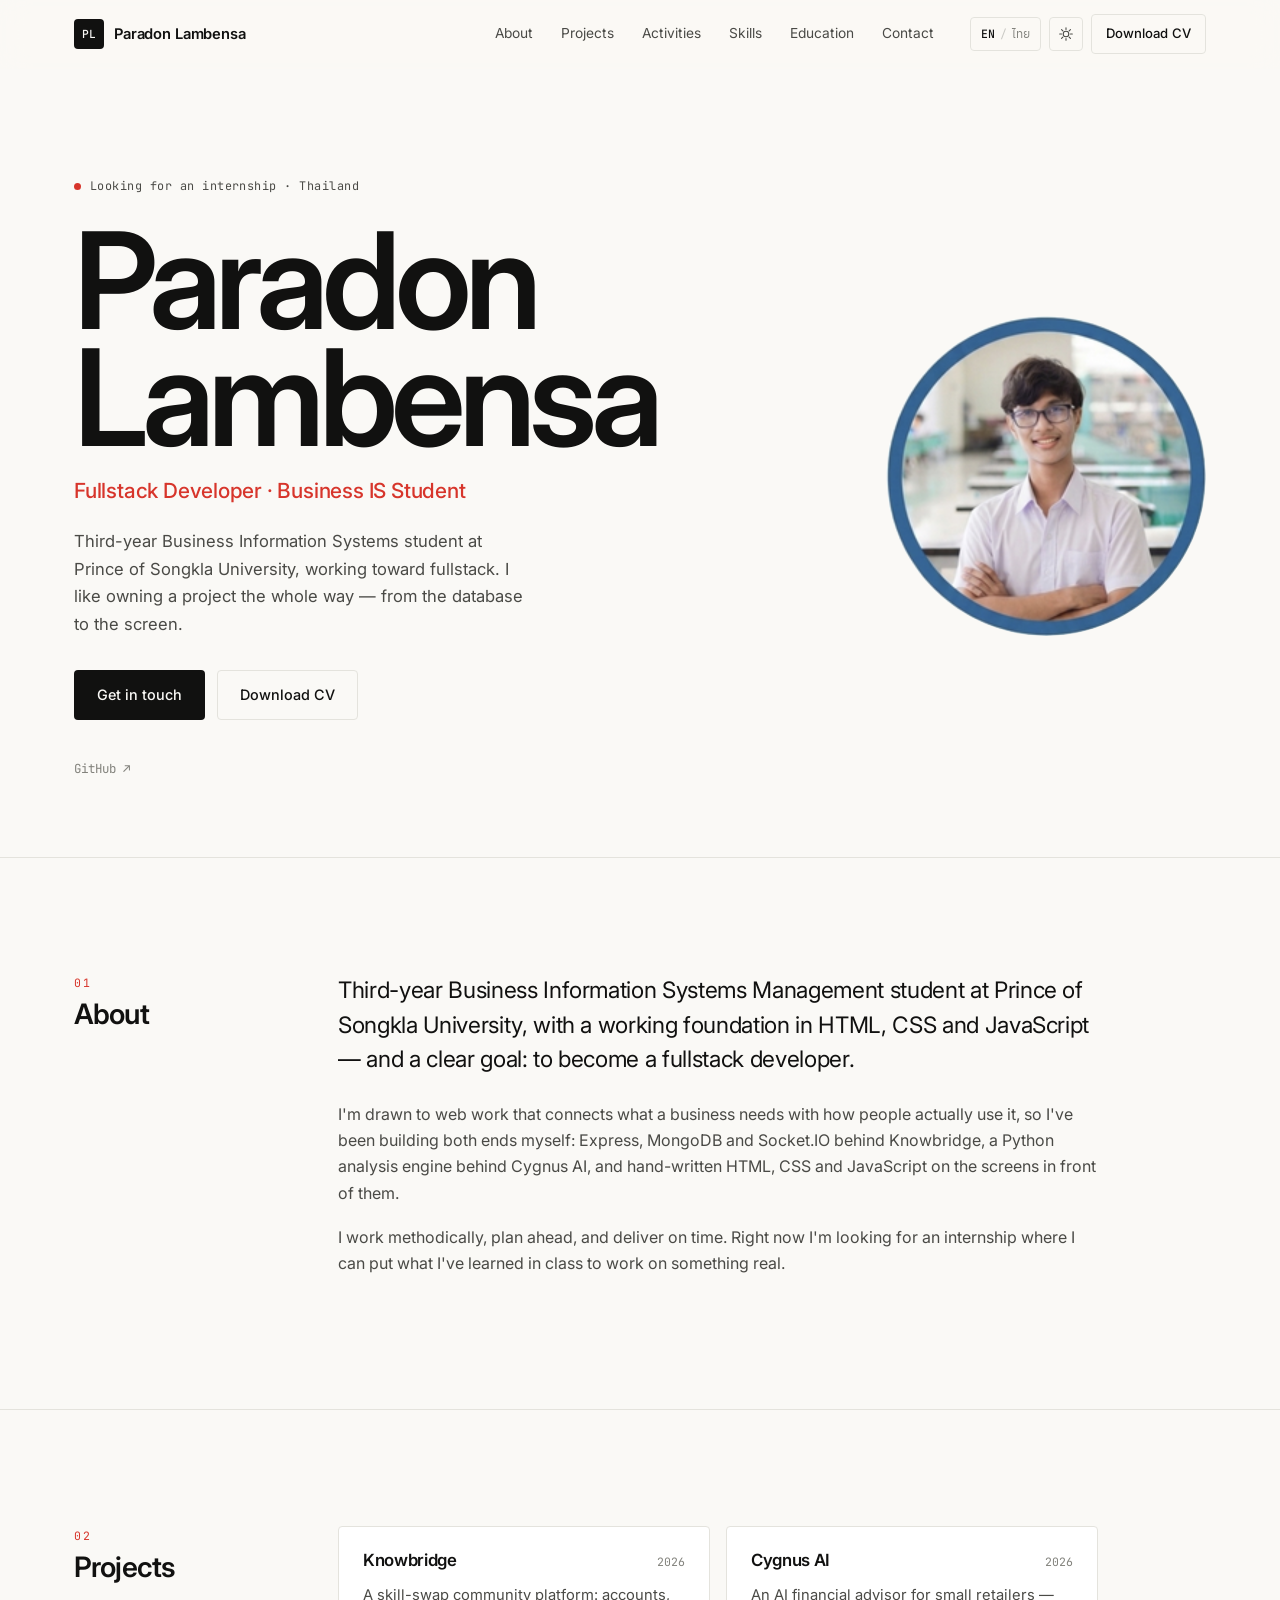
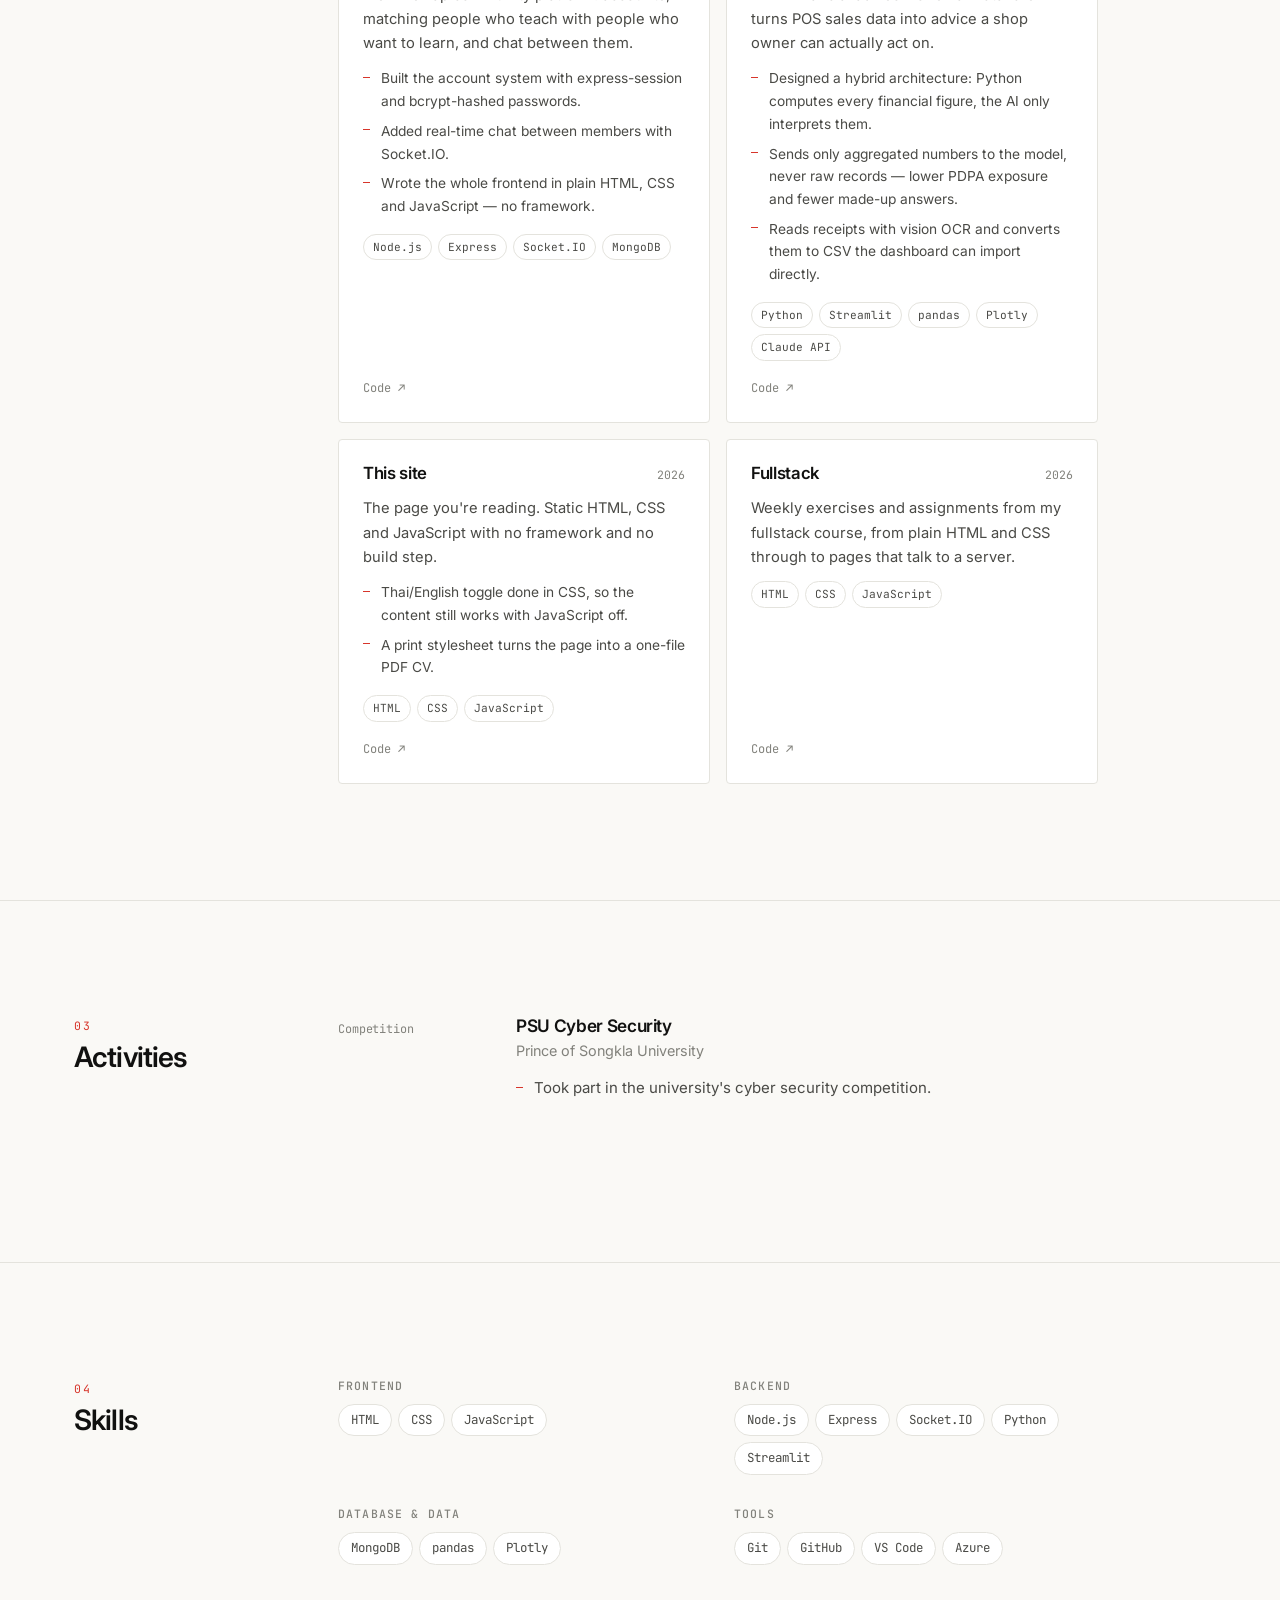
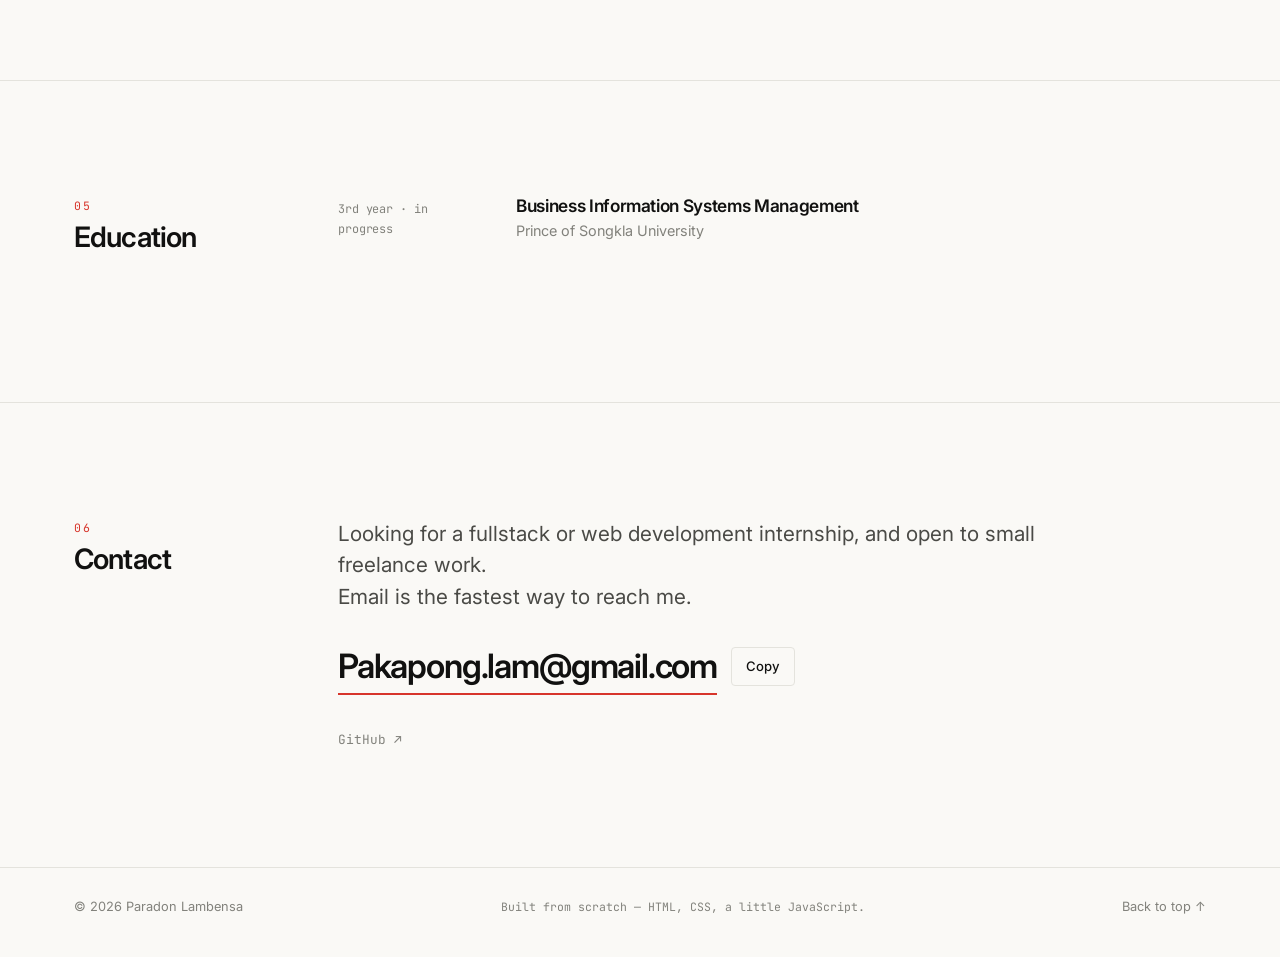
==== commit d887e5c4: "content: reposition around a fullstack goal Role, title, og tags and JSON-LD jobTitle all now say Fu" ====
--- a/index.html
+++ b/index.html
@@ -15,20 +15,20 @@
   ============================================================
 -->
 <html lang="th" data-theme="light"
-      data-title-en="Paradon Lambensa — Frontend Developer"
-      data-title-th="Paradon Lambensa — Frontend Developer">
+      data-title-en="Paradon Lambensa — Fullstack Developer"
+      data-title-th="Paradon Lambensa — Fullstack Developer">
 <head>
 <meta charset="UTF-8" />
 <meta name="viewport" content="width=device-width, initial-scale=1.0" />
 
-<title>Paradon Lambensa — Frontend Developer</title>
-<meta name="description" content="Third-year Business Information Systems student at Prince of Songkla University. Web projects, skills and contact." />
+<title>Paradon Lambensa — Fullstack Developer</title>
+<meta name="description" content="Third-year Business Information Systems student at Prince of Songkla University, working toward fullstack development. Projects, skills and contact." />
 <meta name="author" content="Paradon Lambensa" />
 
 <!-- [แก้] ถ้า deploy ที่อื่นนอกจาก GitHub Pages ให้เปลี่ยน og:url กับ og:image -->
 <meta property="og:type" content="profile" />
-<meta property="og:title" content="Paradon Lambensa — Frontend Developer" />
-<meta property="og:description" content="Third-year Business Information Systems student at Prince of Songkla University. Web projects, skills and contact." />
+<meta property="og:title" content="Paradon Lambensa — Fullstack Developer" />
+<meta property="og:description" content="Third-year Business Information Systems student at Prince of Songkla University, working toward fullstack development. Projects, skills and contact." />
 <meta property="og:url" content="https://paradonlambensa.github.io/resume-site/" />
 <meta property="og:image" content="https://paradonlambensa.github.io/resume-site/assets/img/portrait.png" />
 <meta name="twitter:card" content="summary_large_image" />
@@ -110,10 +110,10 @@
 
       <h1 class="hero__name reveal">Paradon<br />Lambensa</h1>
 
-      <p class="hero__role reveal"><span lang="en">Frontend Developer · Business IS Student</span><span lang="th">Frontend Developer · นักศึกษาระบบสารสนเทศทางธุรกิจ</span></p>
+      <p class="hero__role reveal"><span lang="en">Fullstack Developer · Business IS Student</span><span lang="th">Fullstack Developer · นักศึกษาระบบสารสนเทศทางธุรกิจ</span></p>
 
       <p class="hero__pitch reveal">
-        <span lang="en">Third-year Business Information Systems student at Prince of Songkla University. I build web projects that sit between what a business needs and what its users actually experience.</span><span lang="th">นักศึกษาชั้นปีที่ 3 สาขาการจัดการระบบสารสนเทศทางธุรกิจ มหาวิทยาลัยสงขลานครินทร์ สนใจงานออกแบบและพัฒนาเว็บไซต์ที่เชื่อมความต้องการทางธุรกิจเข้ากับประสบการณ์ผู้ใช้</span>
+        <span lang="en">Third-year Business Information Systems student at Prince of Songkla University, working toward fullstack. I like owning a project the whole way — from the database to the screen.</span><span lang="th">นักศึกษาชั้นปีที่ 3 สาขาการจัดการระบบสารสนเทศทางธุรกิจ มหาวิทยาลัยสงขลานครินทร์ ตั้งเป้าเป็น Fullstack Developer ชอบดูแลโปรเจคตั้งแต่ฐานข้อมูลไปจนถึงหน้าจอ</span>
       </p>
 
       <div class="hero__cta reveal">
@@ -142,10 +142,10 @@
     </div>
     <div class="section__body">
       <p class="lead reveal">
-        <span lang="en">Third-year Business Information Systems Management student at Prince of Songkla University, with a working foundation in HTML, CSS and JavaScript.</span><span lang="th">นักศึกษาชั้นปีที่ 3 สาขาการจัดการระบบสารสนเทศทางธุรกิจ มหาวิทยาลัยสงขลานครินทร์ มีพื้นฐานด้าน HTML, CSS และ JavaScript</span>
+        <span lang="en">Third-year Business Information Systems Management student at Prince of Songkla University, with a working foundation in HTML, CSS and JavaScript — and a clear goal: to become a fullstack developer.</span><span lang="th">นักศึกษาชั้นปีที่ 3 สาขาการจัดการระบบสารสนเทศทางธุรกิจ มหาวิทยาลัยสงขลานครินทร์ มีพื้นฐานด้าน HTML, CSS และ JavaScript และตั้งเป้าชัดเจนว่าจะเป็น Fullstack Developer</span>
       </p>
       <p class="reveal">
-        <span lang="en">I'm drawn to web work that connects what a business needs with how people actually use it — which is why most of my projects start from a real problem rather than a tutorial.</span><span lang="th">สนใจงานออกแบบและพัฒนาเว็บไซต์ที่เชื่อมความต้องการทางธุรกิจเข้ากับประสบการณ์ผู้ใช้ โปรเจคส่วนใหญ่จึงเริ่มจากปัญหาจริง ไม่ได้เริ่มจากการทำตามบทเรียน</span>
+        <span lang="en">I'm drawn to web work that connects what a business needs with how people actually use it, so I've been building both ends myself: Express, MongoDB and Socket.IO behind Knowbridge, a Python analysis engine behind Cygnus AI, and hand-written HTML, CSS and JavaScript on the screens in front of them.</span><span lang="th">สนใจงานพัฒนาเว็บที่เชื่อมความต้องการทางธุรกิจเข้ากับประสบการณ์ผู้ใช้ จึงลงมือทำเองทั้งสองฝั่ง — หลังบ้านของ Knowbridge ใช้ Express, MongoDB และ Socket.IO ส่วน Cygnus AI เป็นเอนจินวิเคราะห์ข้อมูลด้วย Python และเขียนหน้าเว็บของทั้งสองโปรเจคด้วย HTML, CSS และ JavaScript ล้วน</span>
       </p>
       <p class="reveal">
         <span lang="en">I work methodically, plan ahead, and deliver on time. Right now I'm looking for an internship where I can put what I've learned in class to work on something real.</span><span lang="th">ทำงานเป็นระบบ วางแผนล่วงหน้า และส่งงานตรงเวลาเสมอ กำลังมองหาโอกาสฝึกงานเพื่อนำความรู้จากห้องเรียนมาใช้กับงานจริง</span>
@@ -163,6 +163,26 @@
     </div>
     <div class="section__body">
       <div class="cards">
+
+        <article class="card reveal">
+          <div class="card__top">
+            <h3 class="card__title">Knowbridge</h3>
+            <span class="card__year">2026</span>
+          </div>
+          <p class="card__desc">
+            <span lang="en">A skill-swap community platform: accounts, matching people who teach with people who want to learn, and chat between them.</span><span lang="th">แพลตฟอร์มชุมชนแลกเปลี่ยนทักษะ มีระบบสมาชิก จับคู่คนที่อยากสอนกับคนที่อยากเรียน และคุยกันได้ในเว็บ</span>
+          </p>
+          <ul class="job__points">
+            <li><span lang="en">Built the account system with express-session and bcrypt-hashed passwords.</span><span lang="th">ทำระบบสมาชิกด้วย express-session และเข้ารหัสรหัสผ่านด้วย bcrypt</span></li>
+            <li><span lang="en">Added real-time chat between members with Socket.IO.</span><span lang="th">ทำแชทเรียลไทม์ระหว่างสมาชิกด้วย Socket.IO</span></li>
+            <li><span lang="en">Wrote the whole frontend in plain HTML, CSS and JavaScript — no framework.</span><span lang="th">เขียนฝั่งหน้าเว็บด้วย HTML, CSS และ JavaScript ล้วน ไม่ใช้เฟรมเวิร์ก</span></li>
+          </ul>
+          <ul class="tags"><li>Node.js</li><li>Express</li><li>Socket.IO</li><li>MongoDB</li></ul>
+          <div class="card__links">
+            <a href="https://github.com/paradonlambensa/Knowbridge" target="_blank" rel="noopener noreferrer"><span lang="en">Code ↗</span><span lang="th">โค้ด ↗</span></a>
+          </div>
+        </article>
+
 
         <article class="card reveal">
           <div class="card__top">
@@ -180,25 +200,6 @@
           <ul class="tags"><li>Python</li><li>Streamlit</li><li>pandas</li><li>Plotly</li><li>Claude API</li></ul>
           <div class="card__links">
             <a href="https://github.com/paradonlambensa/Cygnus-AI" target="_blank" rel="noopener noreferrer"><span lang="en">Code ↗</span><span lang="th">โค้ด ↗</span></a>
-          </div>
-        </article>
-
-        <article class="card reveal">
-          <div class="card__top">
-            <h3 class="card__title">Knowbridge</h3>
-            <span class="card__year">2026</span>
-          </div>
-          <p class="card__desc">
-            <span lang="en">A skill-swap community platform: accounts, matching people who teach with people who want to learn, and chat between them.</span><span lang="th">แพลตฟอร์มชุมชนแลกเปลี่ยนทักษะ มีระบบสมาชิก จับคู่คนที่อยากสอนกับคนที่อยากเรียน และคุยกันได้ในเว็บ</span>
-          </p>
-          <ul class="job__points">
-            <li><span lang="en">Built the account system with express-session and bcrypt-hashed passwords.</span><span lang="th">ทำระบบสมาชิกด้วย express-session และเข้ารหัสรหัสผ่านด้วย bcrypt</span></li>
-            <li><span lang="en">Added real-time chat between members with Socket.IO.</span><span lang="th">ทำแชทเรียลไทม์ระหว่างสมาชิกด้วย Socket.IO</span></li>
-            <li><span lang="en">Wrote the whole frontend in plain HTML, CSS and JavaScript — no framework.</span><span lang="th">เขียนฝั่งหน้าเว็บด้วย HTML, CSS และ JavaScript ล้วน ไม่ใช้เฟรมเวิร์ก</span></li>
-          </ul>
-          <ul class="tags"><li>Node.js</li><li>Express</li><li>Socket.IO</li><li>MongoDB</li></ul>
-          <div class="card__links">
-            <a href="https://github.com/paradonlambensa/Knowbridge" target="_blank" rel="noopener noreferrer"><span lang="en">Code ↗</span><span lang="th">โค้ด ↗</span></a>
           </div>
         </article>
 
@@ -278,16 +279,16 @@
         <!-- [แก้] ตัวไหนยังไม่มั่นใจว่าตอบคำถามสัมภาษณ์ได้ ลบทิ้งได้เลย
              ที่ใส่ไว้คือของที่มีโค้ดใน repo รองรับจริง -->
         <div class="skills__group reveal">
-          <h3><span lang="en">Web</span><span lang="th">เว็บ</span></h3>
+          <h3><span lang="en">Frontend</span><span lang="th">หน้าบ้าน</span></h3>
           <ul class="tags tags--lg"><li>HTML</li><li>CSS</li><li>JavaScript</li></ul>
         </div>
         <div class="skills__group reveal">
           <h3><span lang="en">Backend</span><span lang="th">หลังบ้าน</span></h3>
-          <ul class="tags tags--lg"><li>Node.js</li><li>Express</li><li>Socket.IO</li><li>MongoDB</li></ul>
+          <ul class="tags tags--lg"><li>Node.js</li><li>Express</li><li>Socket.IO</li><li>Python</li><li>Streamlit</li></ul>
         </div>
         <div class="skills__group reveal">
-          <h3><span lang="en">Python &amp; data</span><span lang="th">Python และข้อมูล</span></h3>
-          <ul class="tags tags--lg"><li>Python</li><li>Streamlit</li><li>pandas</li><li>Plotly</li></ul>
+          <h3><span lang="en">Database &amp; data</span><span lang="th">ฐานข้อมูลและข้อมูล</span></h3>
+          <ul class="tags tags--lg"><li>MongoDB</li><li>pandas</li><li>Plotly</li></ul>
         </div>
         <div class="skills__group reveal">
           <h3><span lang="en">Tools</span><span lang="th">เครื่องมือ</span></h3>
@@ -331,7 +332,7 @@
     </div>
     <div class="section__body">
       <p class="contact__lead reveal">
-        <span lang="en">Looking for an internship, and open to small freelance work.<br />Email is the fastest way to reach me.</span><span lang="th">กำลังมองหาที่ฝึกงาน และรับงานฟรีแลนซ์เล็ก ๆ ได้<br />ติดต่อทางอีเมลจะเร็วที่สุด</span>
+        <span lang="en">Looking for a fullstack or web development internship, and open to small freelance work.<br />Email is the fastest way to reach me.</span><span lang="th">กำลังมองหาที่ฝึกงานสาย Fullstack หรือพัฒนาเว็บ และรับงานฟรีแลนซ์เล็ก ๆ ได้<br />ติดต่อทางอีเมลจะเร็วที่สุด</span>
       </p>
 
       <div class="contact__mail reveal">
@@ -362,12 +363,13 @@
   "@context": "https://schema.org",
   "@type": "Person",
   "name": "Paradon Lambensa",
-  "jobTitle": "Business Information Systems Student",
+  "jobTitle": "Fullstack Developer",
   "email": "mailto:Pakapong.lam@gmail.com",
   "url": "https://paradonlambensa.github.io/resume-site/",
   "image": "https://paradonlambensa.github.io/resume-site/assets/img/portrait.png",
   "alumniOf": { "@type": "CollegeOrUniversity", "name": "Prince of Songkla University" },
   "address": { "@type": "PostalAddress", "addressCountry": "TH" },
+  "knowsAbout": ["Fullstack Development", "JavaScript", "Node.js", "Express", "MongoDB", "Python"],
   "knowsLanguage": ["th", "en"],
   "sameAs": ["https://github.com/paradonlambensa"]
 }
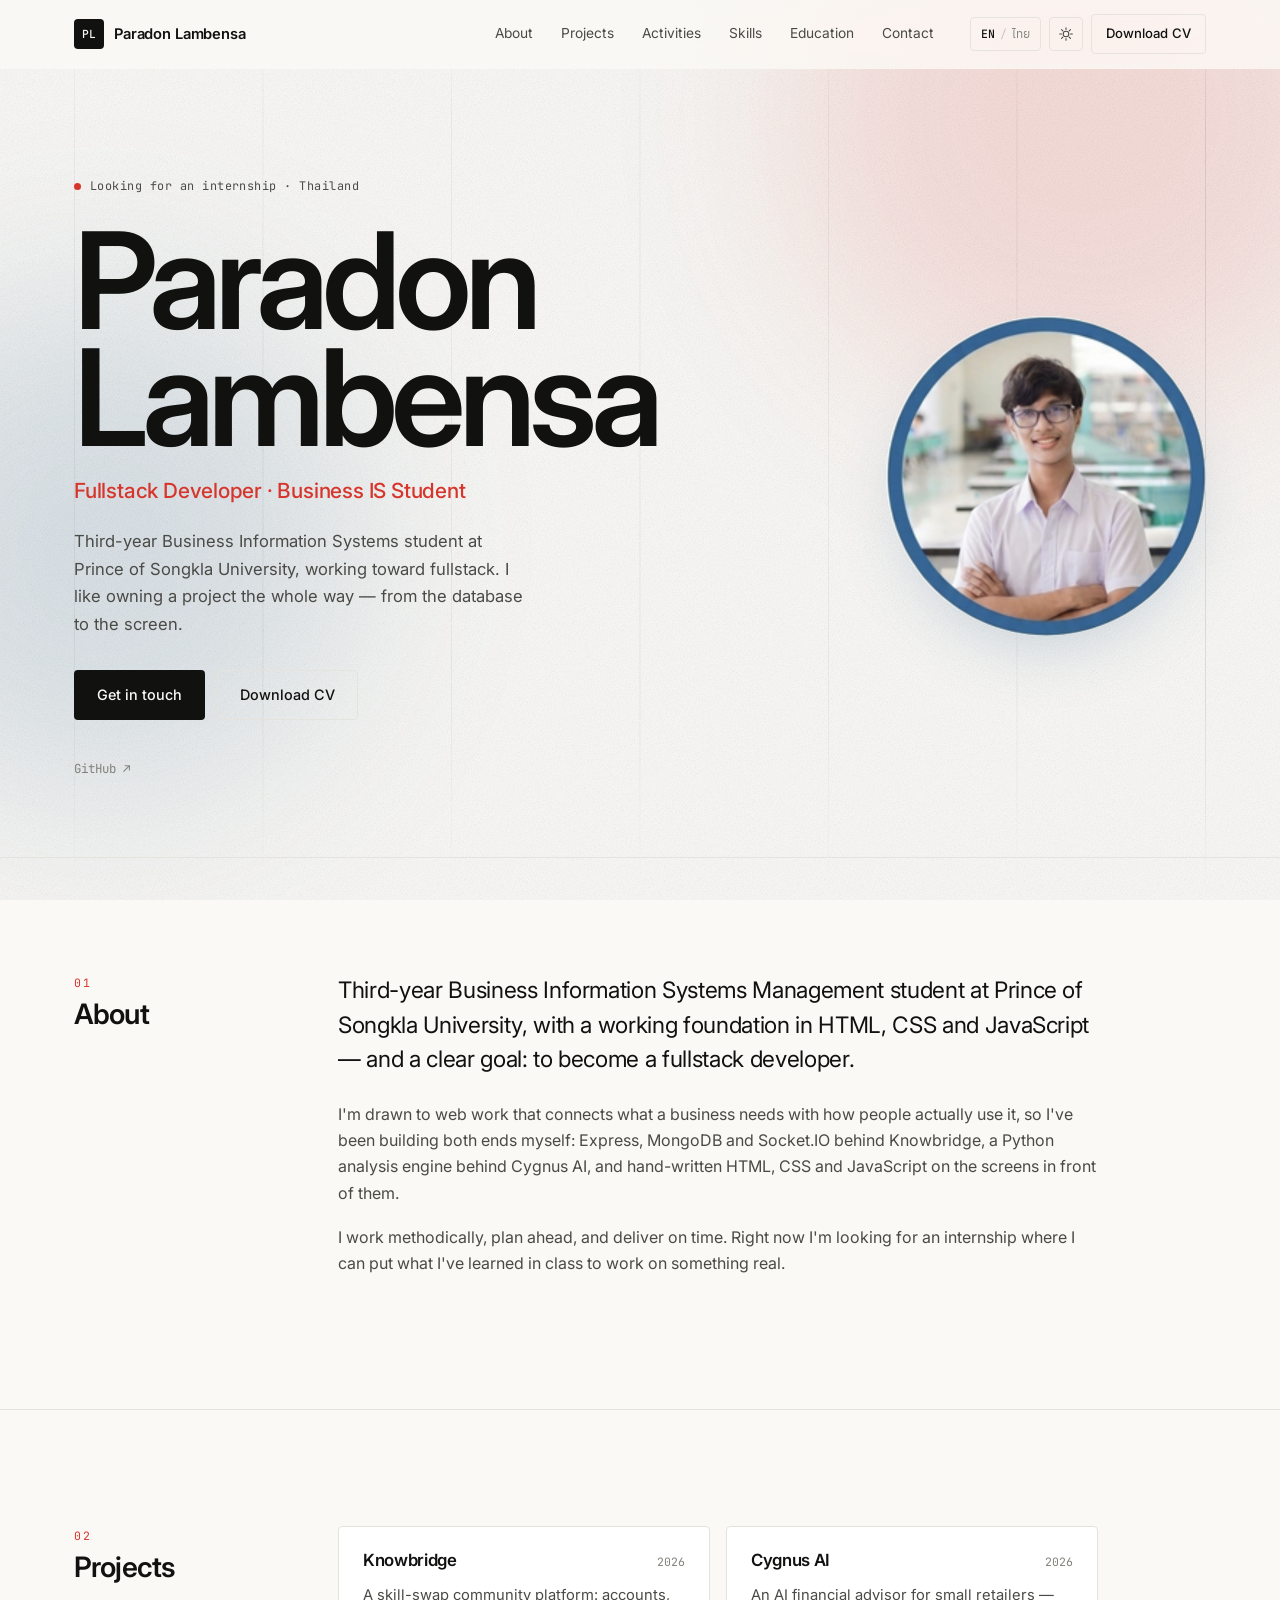
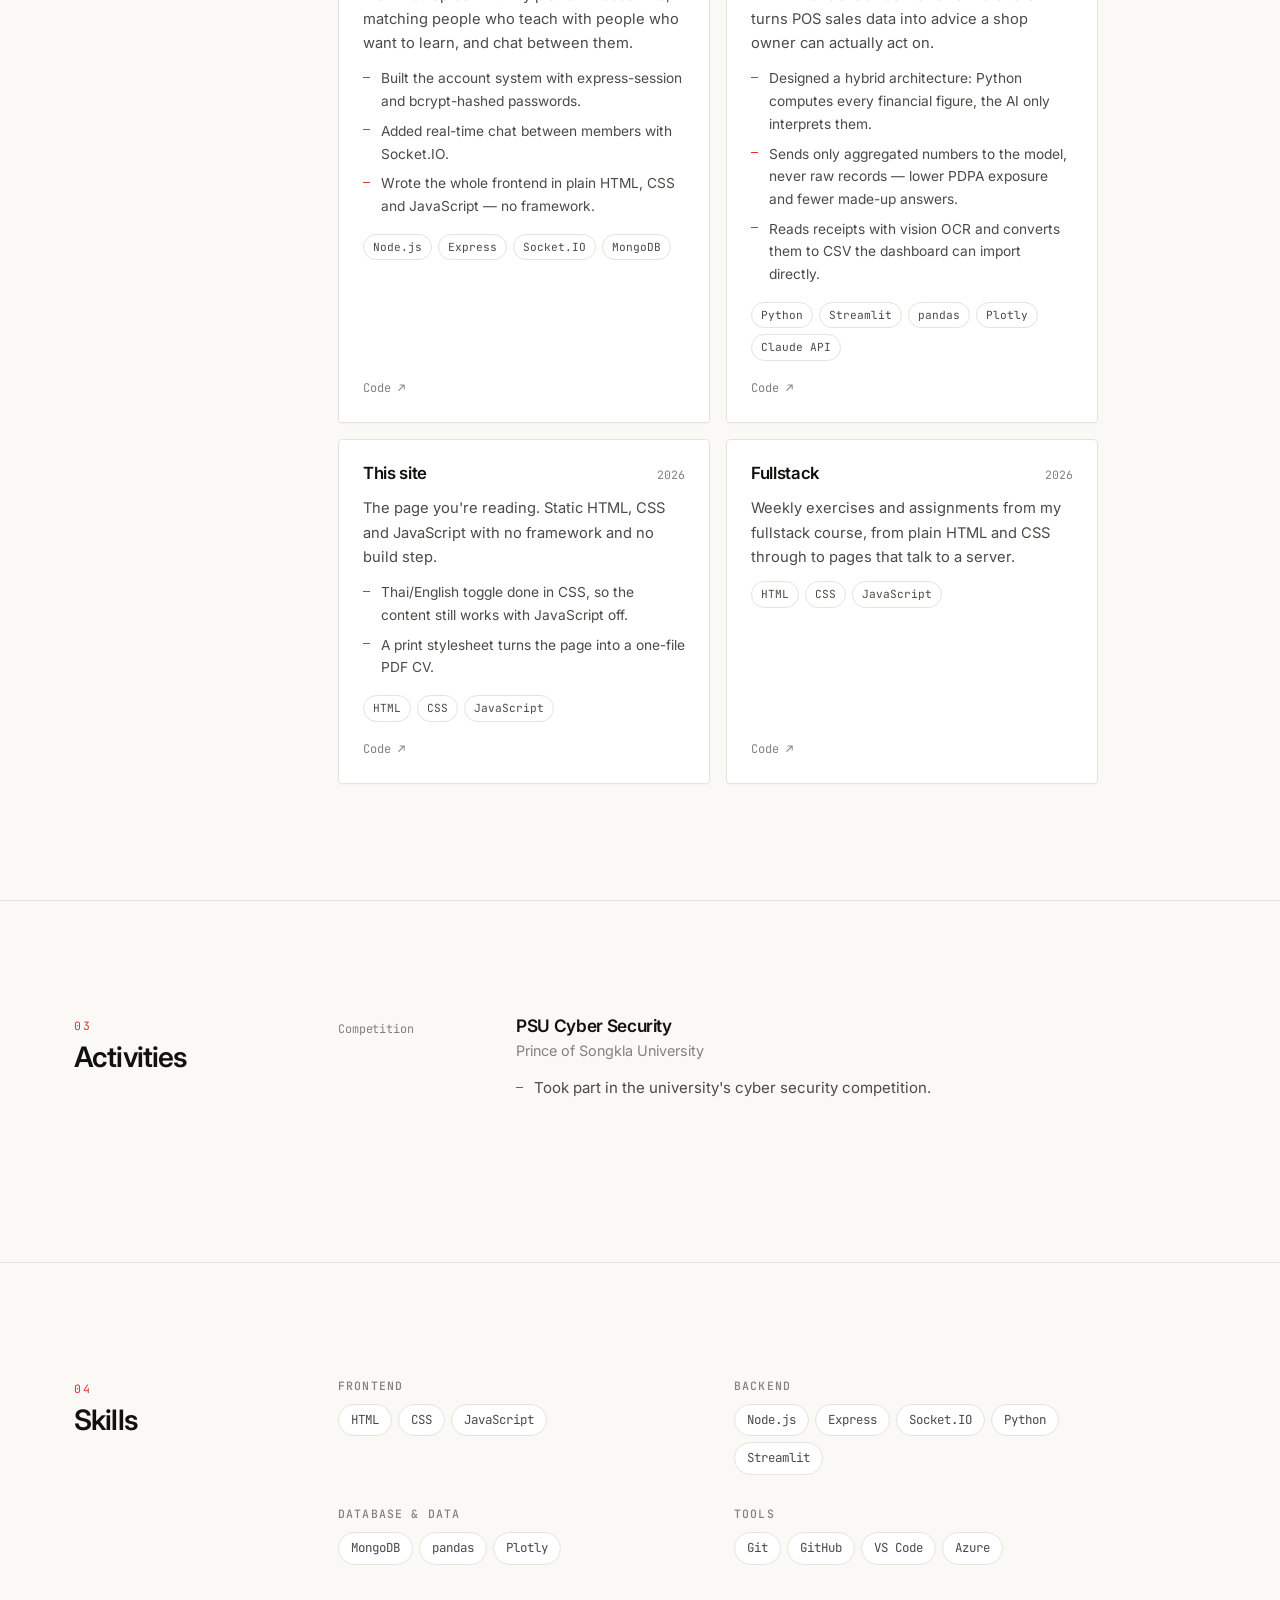
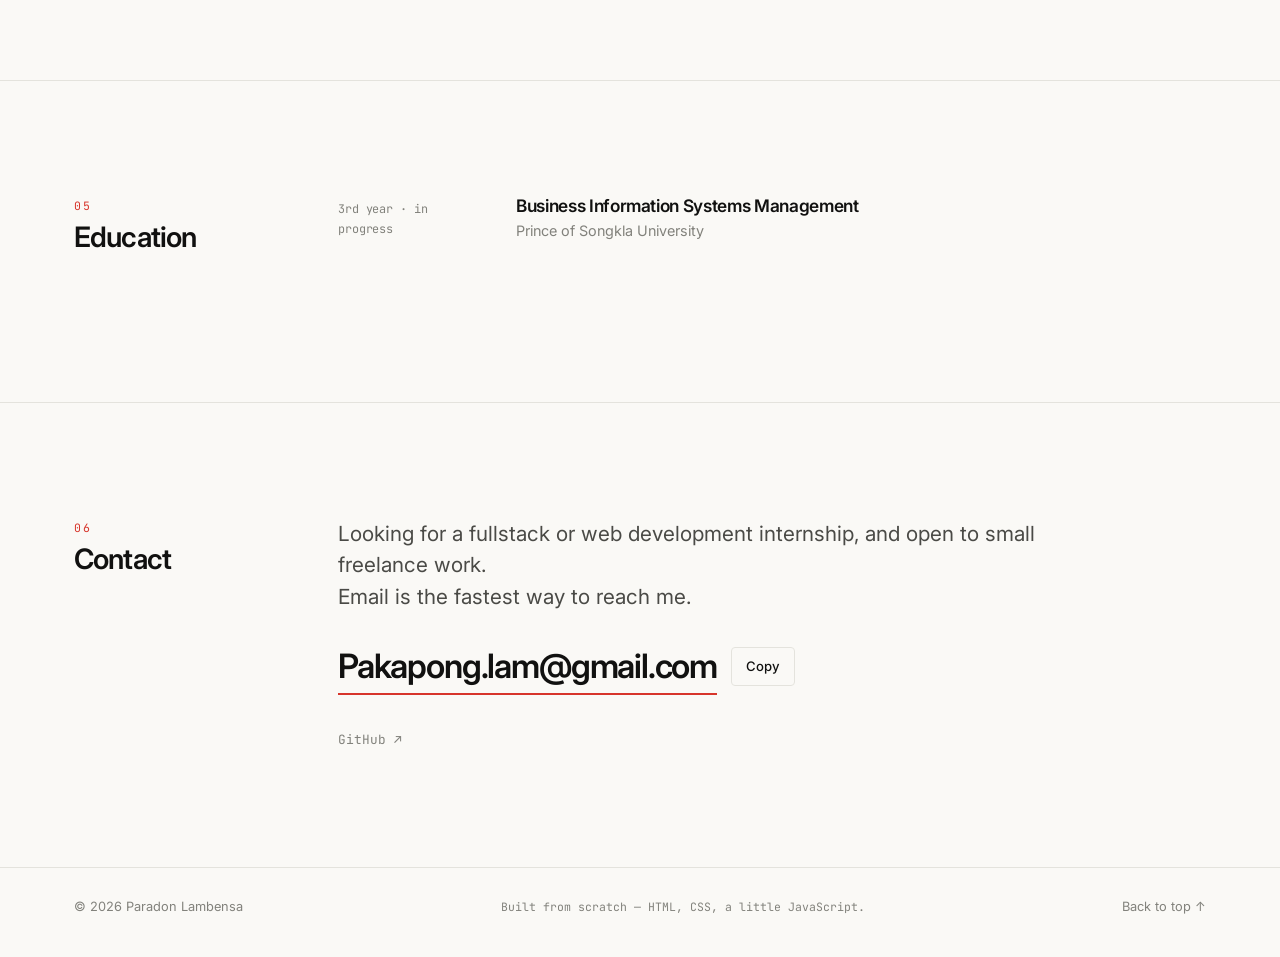
==== commit c8d3009d: "style: layered background so the page has depth The flat single-colour background read as empty. Add" ====
--- a/index.html
+++ b/index.html
@@ -60,6 +60,15 @@
 </head>
 
 <body>
+<!-- ฉากหลัง 3 ชั้นซ้อนกัน: แสงสี → เส้นกริด → เกรน
+     ทั้งหมดเป็นงานตกแต่งล้วน ไม่รับคลิก และถูกซ่อนตอนสั่งพิมพ์ -->
+<div class="bg" aria-hidden="true">
+  <div class="bg__glow bg__glow--a"></div>
+  <div class="bg__glow bg__glow--b"></div>
+  <div class="bg__grid"></div>
+  <div class="bg__grain"></div>
+</div>
+
 <div class="progress" id="progress" aria-hidden="true"></div>
 <a class="skip-link" href="#main"><span lang="en">Skip to content</span><span lang="th">ข้ามไปที่เนื้อหา</span></a>
 
--- a/assets/css/style.css
+++ b/assets/css/style.css
@@ -18,6 +18,15 @@
   --accent-soft: rgba(215, 53, 43, 0.08);
   --shadow:      0 1px 2px rgba(17, 17, 16, 0.04), 0 8px 24px rgba(17, 17, 16, 0.05);
 
+  /* ชั้นตกแต่งฉากหลัง — สีฟ้าหยิบมาจากขอบวงในรูปโปรไฟล์ ให้มันเป็นชุดเดียวกัน */
+  --glow-a:      rgba(215, 53, 43, 0.14);
+  --glow-b:      rgba(45, 95, 143, 0.15);
+  --grid-line:   rgba(17, 17, 16, 0.05);
+  --grain:       0.5;
+  --grain-blend: multiply;
+  --spot:        rgba(215, 53, 43, 0.08);
+  --lift:        rgba(45, 95, 143, 0.28);
+
   --font-sans: "Inter", "IBM Plex Sans Thai", -apple-system, BlinkMacSystemFont, "Segoe UI", sans-serif;
   /* IBM Plex Sans Thai ต้องอยู่ในสแต็ก mono ด้วย เพราะ JetBrains Mono ไม่มีสระไทย
      และมีข้อความไทยใช้ฟอนต์นี้อยู่ (วันที่ในไทม์ไลน์, สถานะใต้ nav) */
@@ -41,6 +50,14 @@
     --accent:      #ff6a5e;
     --accent-soft: rgba(255, 106, 94, 0.12);
     --shadow:      0 1px 2px rgba(0, 0, 0, 0.4), 0 8px 24px rgba(0, 0, 0, 0.35);
+
+    --glow-a:      rgba(255, 106, 94, 0.15);
+    --glow-b:      rgba(74, 140, 205, 0.16);
+    --grid-line:   rgba(243, 242, 237, 0.055);
+    --grain:       0.3;
+    --grain-blend: overlay;
+    --spot:        rgba(255, 106, 94, 0.10);
+    --lift:        rgba(0, 0, 0, 0.65);
   }
 }
 
@@ -55,6 +72,14 @@
   --accent:      #ff6a5e;
   --accent-soft: rgba(255, 106, 94, 0.12);
   --shadow:      0 1px 2px rgba(0, 0, 0, 0.4), 0 8px 24px rgba(0, 0, 0, 0.35);
+
+  --glow-a:      rgba(255, 106, 94, 0.15);
+  --glow-b:      rgba(74, 140, 205, 0.16);
+  --grid-line:   rgba(243, 242, 237, 0.055);
+  --grain:       0.3;
+  --grain-blend: overlay;
+  --spot:        rgba(255, 106, 94, 0.10);
+  --lift:        rgba(0, 0, 0, 0.65);
 }
 
 /* ------------------------------- 2. base -------------------------------- */
@@ -148,6 +173,75 @@
   background: var(--accent);
   z-index: 60;
   transition: width 0.08s linear;
+}
+
+/* --------------------------- 3b. ฉากหลัง (ตกแต่ง) ------------------------
+   ซ้อนกันสามชั้น ไล่จากหลังมาหน้า: แสงสี → เส้นกริด → เกรนกระดาษ
+   ทั้งก้อนเป็น position:fixed เลยอยู่นิ่งตอนเลื่อน ทำให้เนื้อหารู้สึกลอยอยู่เหนือมัน
+   ------------------------------------------------------------------------ */
+.bg {
+  position: fixed;
+  inset: 0;
+  z-index: 0;
+  overflow: hidden;
+  pointer-events: none;
+}
+/* เนื้อหาต้องอยู่เหนือ .bg — nav มี z-index ของตัวเองอยู่แล้ว */
+main, .footer { position: relative; z-index: 1; }
+
+/* ชั้น 1 — ดวงแสงเบลอ ๆ สองดวง ลอยช้า ๆ ให้พื้นหลังไม่นิ่งสนิท */
+.bg__glow {
+  position: absolute;
+  border-radius: 50%;
+  filter: blur(90px);
+  will-change: transform;
+}
+.bg__glow--a {
+  width: 46vw; height: 46vw; min-width: 320px; min-height: 320px;
+  top: -14vw; right: -8vw;
+  background: var(--glow-a);
+  animation: drift 24s ease-in-out infinite;
+}
+.bg__glow--b {
+  width: 40vw; height: 40vw; min-width: 280px; min-height: 280px;
+  top: 32vh; left: -12vw;
+  background: var(--glow-b);
+  animation: drift 31s ease-in-out infinite reverse;
+}
+/* เลื่อนอย่างเดียว ไม่ใส่ scale — scale บน element ที่ filter:blur อยู่
+   บังคับให้เบราว์เซอร์คำนวณเบลอใหม่ทุกเฟรม ส่วน translate ปล่อยให้ compositor จัดการได้เลย */
+@keyframes drift {
+  0%, 100% { transform: translate3d(0, 0, 0); }
+  50%      { transform: translate3d(-4vw, 5vh, 0); }
+}
+
+/* ชั้น 2 — เส้นกริดแนวตั้ง 6 เส้น ล็อกตรงกับความกว้างเนื้อหา
+   เป็นการเอาโครงกริดที่ใช้จัดหน้าอยู่แล้วมาโชว์จาง ๆ ไม่ใช่ลายมั่ว */
+.bg__grid {
+  position: absolute;
+  top: 0; bottom: 0; left: 50%;
+  transform: translateX(-50%);
+  width: calc(100% - var(--gutter) * 2);
+  max-width: calc(var(--wrap) - var(--gutter) * 2);
+  background-image: linear-gradient(to right, var(--grid-line) 0 1px, transparent 1px);
+  background-size: calc(100% / 6) 100%;
+  border-right: 1px solid var(--grid-line);
+  -webkit-mask-image: linear-gradient(to bottom, transparent, #000 14%, #000 78%, transparent);
+  mask-image: linear-gradient(to bottom, transparent, #000 14%, #000 78%, transparent);
+}
+
+/* ชั้น 3 — เกรนกระดาษ ทำให้พื้นสีเรียบ ๆ มีผิวสัมผัส ไม่แบนจนเกินไป */
+.bg__grain {
+  position: absolute;
+  inset: 0;
+  opacity: var(--grain);
+  mix-blend-mode: var(--grain-blend);
+  background-image: url("data:image/svg+xml,%3Csvg xmlns='http://www.w3.org/2000/svg' width='180' height='180'%3E%3Cfilter id='n'%3E%3CfeTurbulence type='fractalNoise' baseFrequency='0.86' numOctaves='3' stitchTiles='stitch'/%3E%3CfeColorMatrix type='saturate' values='0'/%3E%3C/filter%3E%3Crect width='180' height='180' filter='url(%23n)' opacity='0.42'/%3E%3C/svg%3E");
+}
+
+/* ผู้ใช้ปิด animation ไว้ — ให้แสงอยู่นิ่ง แต่ยังคงมีมิติ */
+@media (prefers-reduced-motion: reduce) {
+  .bg__glow { animation: none; }
 }
 
 /* ---------------------------- 4. components ----------------------------- */
@@ -314,7 +408,24 @@
 /* ----------------------------- 5. sections ------------------------------ */
 
 /* --- hero --- */
-.hero { padding: clamp(56px, 8vw, 104px) 0 clamp(48px, 6vw, 80px); }
+.hero { position: relative; padding: clamp(56px, 8vw, 104px) 0 clamp(48px, 6vw, 80px); }
+
+/* ไฟส่องตามเมาส์ — JS เป็นคนตั้ง --mx/--my ให้
+   เฉพาะเครื่องที่มีเมาส์จริง มือถือไม่มี hover ก็ไม่ต้องโหลดอะไรเพิ่ม */
+@media (hover: hover) {
+  .hero::before {
+    content: "";
+    position: absolute;
+    inset: 0;
+    background: radial-gradient(460px circle at var(--mx, 50%) var(--my, 35%), var(--spot), transparent 68%);
+    opacity: 0;
+    transition: opacity 0.45s var(--ease);
+    pointer-events: none;
+  }
+  .hero:hover::before { opacity: 1; }
+}
+/* ข้อความกับรูปต้องอยู่เหนือไฟส่อง ไม่งั้นโดนทับ */
+.hero__text, .hero__portrait { position: relative; z-index: 1; }
 
 .hero__grid {
   display: grid;
@@ -392,6 +503,9 @@
   aspect-ratio: 1;
   object-fit: cover;
   border-radius: 50%;
+  /* เงานุ่ม ๆ ใต้รูป ทำให้วงกลมดูลอยขึ้นมาจากพื้น ไม่ใช่แปะติดอยู่เฉย ๆ */
+  box-shadow: 0 26px 70px -24px var(--lift);
+  will-change: transform;
 }
 
 /* --- stats --- */
@@ -469,6 +583,7 @@
 }
 
 .card {
+  position: relative;
   display: flex;
   flex-direction: column;
   gap: 12px;
@@ -476,14 +591,28 @@
   background: var(--bg-alt);
   border: 1px solid var(--line);
   border-radius: var(--radius);
+  /* การ์ดยกตัวขึ้นจากพื้นเล็กน้อยตลอดเวลา แล้วยกมากขึ้นตอน hover */
+  box-shadow: 0 1px 2px rgba(0, 0, 0, 0.03);
   transition: transform 0.25s var(--ease), border-color 0.25s var(--ease),
               box-shadow 0.25s var(--ease);
+}
+/* ขีดสี accent บาง ๆ บนขอบบน โผล่ตอน hover */
+.card::before {
+  content: "";
+  position: absolute;
+  top: -1px; left: -1px; right: -1px;
+  height: 2px;
+  background: var(--accent);
+  border-radius: var(--radius) var(--radius) 0 0;
+  opacity: 0;
+  transition: opacity 0.25s var(--ease);
 }
 .card:hover {
   transform: translateY(-3px);
   border-color: var(--ink-3);
   box-shadow: var(--shadow);
 }
+.card:hover::before { opacity: 1; }
 @media (prefers-reduced-motion: reduce) { .card:hover { transform: none; } }
 
 .card__top { display: flex; align-items: baseline; justify-content: space-between; gap: 12px; }
@@ -590,6 +719,11 @@
 
 @media (max-width: 720px) {
   :root { --gutter: 16px; }
+
+  /* มือถือ: หยุดแสงลอย แต่ยังเห็นแสงอยู่ — เบลอสองก้อนขยับตลอดเวลากินแบตเปล่า ๆ
+     และลดเส้นกริดเหลือ 3 เส้น ไม่งั้นแน่นเกินไปบนจอแคบ */
+  .bg__glow { animation: none; }
+  .bg__grid { background-size: calc(100% / 3) 100%; }
 
   .nav__actions .nav__burger { display: grid; }
   .nav__brandname { display: none; }
@@ -627,9 +761,13 @@
     --ink-3: #555; --line: #ccc; --accent: #000; --shadow: none;
   }
 
-  /* รูปถ่ายเก็บไว้ตอนพิมพ์ เพราะ CV ไทยส่วนใหญ่ติดรูป */
+  /* รูปถ่ายเก็บไว้ตอนพิมพ์ เพราะ CV ไทยส่วนใหญ่ติดรูป
+     ส่วนฉากหลังตกแต่งเอาออกให้หมด ไม่งั้นเปลืองหมึกและอ่านยาก */
+  .bg, .hero::before, .card::before,
   .nav, .progress, .skip-link, .hero__cta, .footer__top,
   .card__links, .stats { display: none !important; }
+
+  .card, .hero__portrait img { box-shadow: none !important; }
 
   body { font-size: 10.5pt; line-height: 1.45; background: #fff; }
   .js .reveal { opacity: 1 !important; transform: none !important; }
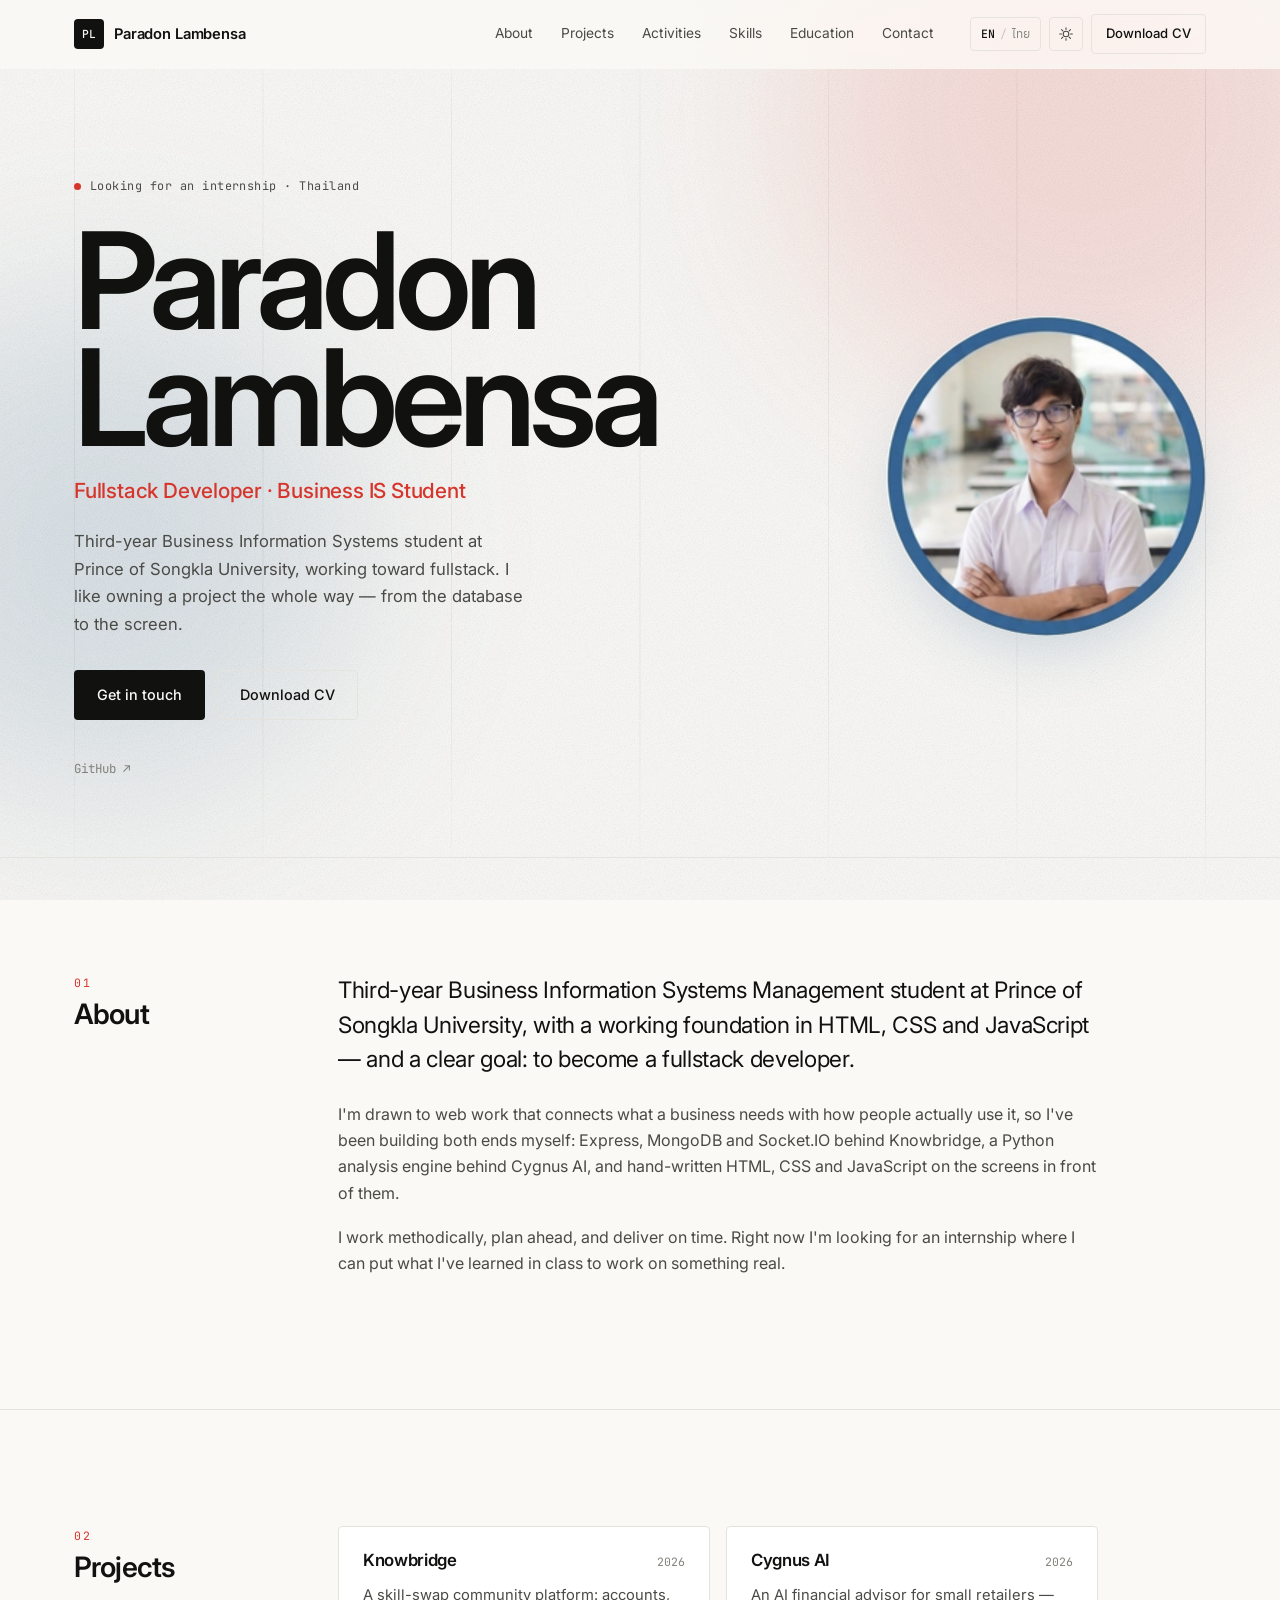
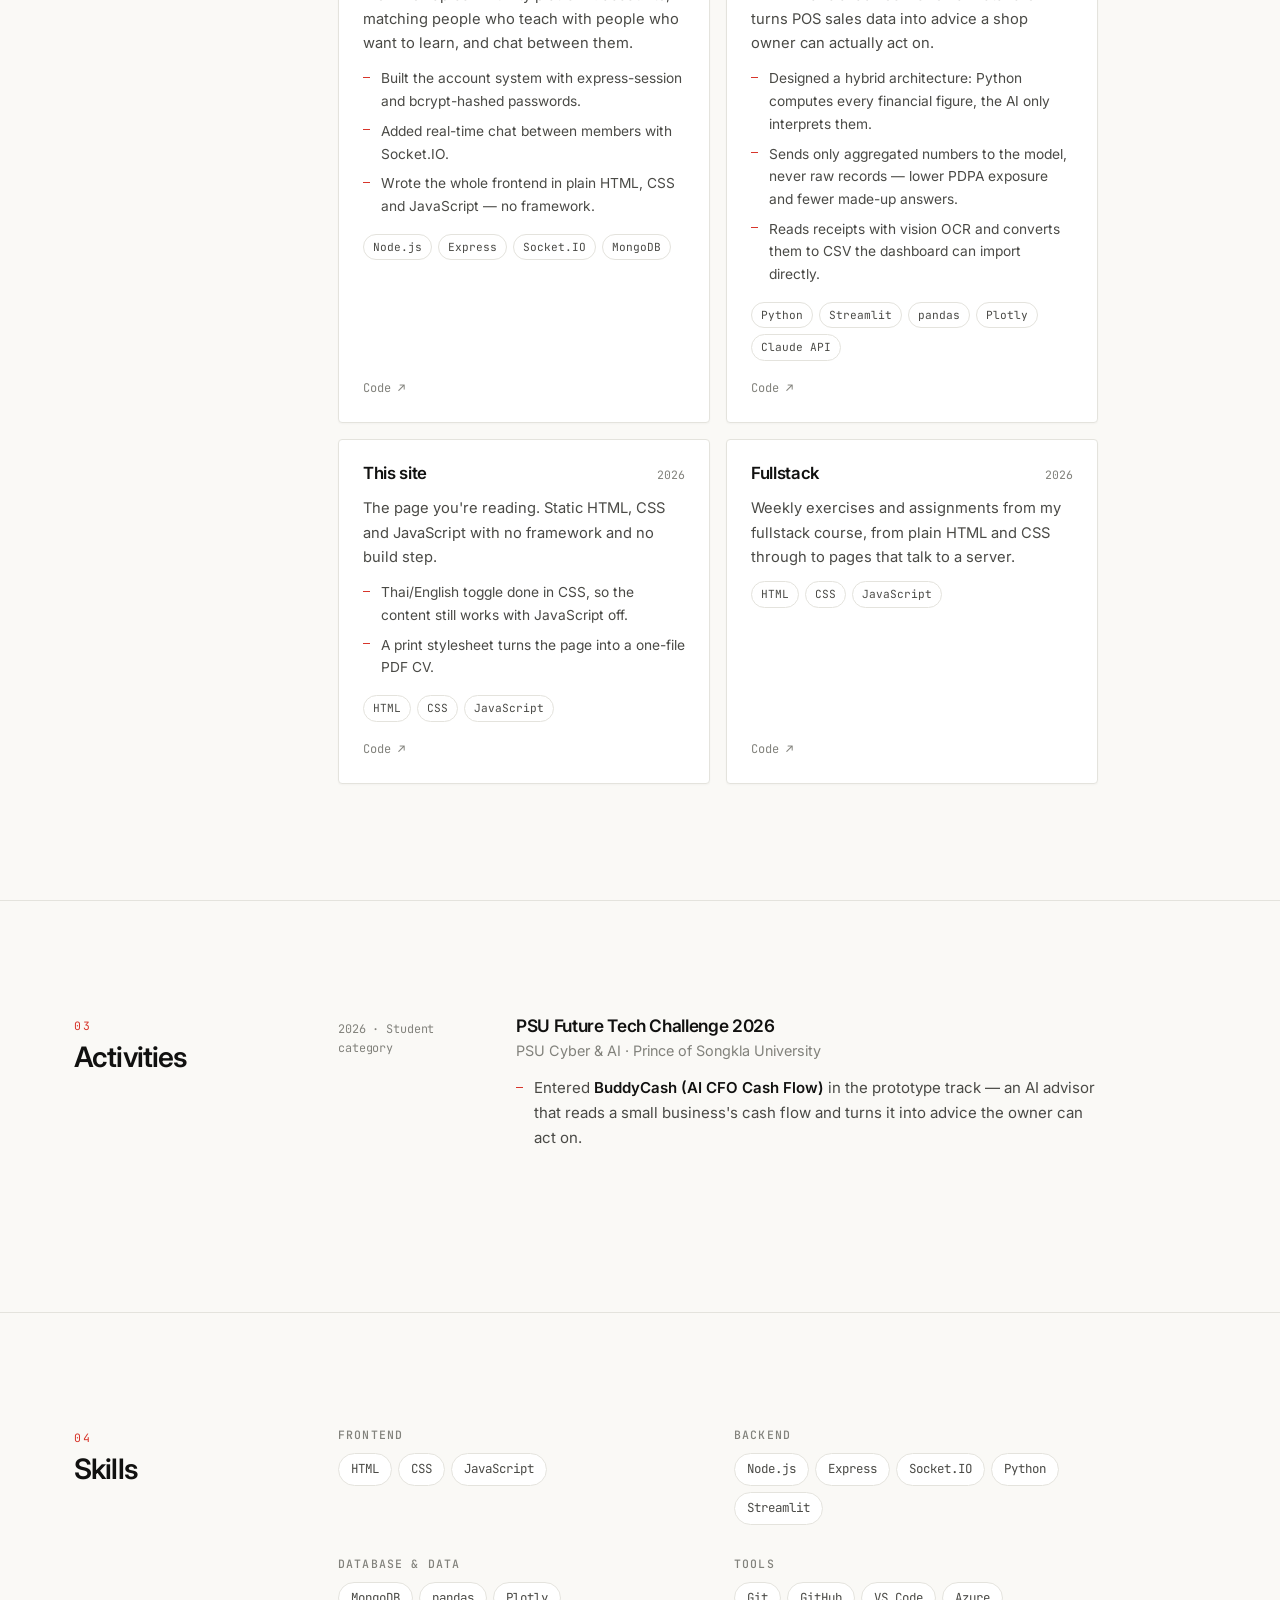
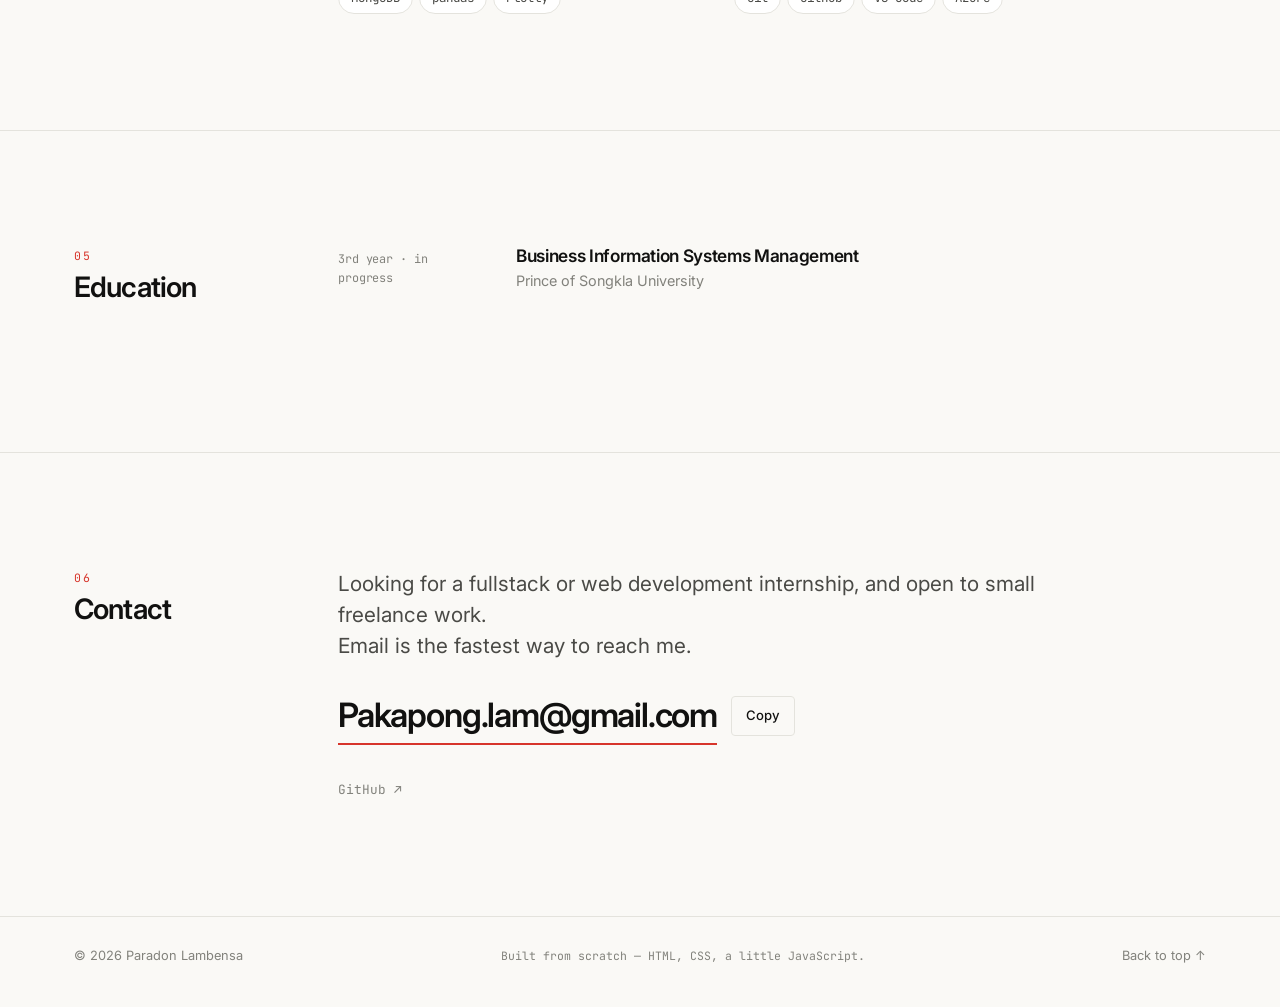
==== commit c54f0368: "content: real details for the PSU competition entry The event was PSU Future Tech Challenge 2026, ru" ====
--- a/index.html
+++ b/index.html
@@ -259,15 +259,14 @@
     <div class="section__body">
       <ol class="timeline">
         <li class="job reveal">
-          <!-- [แก้] ใส่ปีที่ไปแข่งจริง — ตอนนี้ยังว่างอยู่ -->
-          <div class="job__meta"><span lang="en">Competition</span><span lang="th">การแข่งขัน</span></div>
+          <div class="job__meta"><span lang="en">2026 · Student category</span><span lang="th">2026 · ประเภทนักศึกษา</span></div>
           <div class="job__main">
-            <h3 class="job__title">PSU Cyber Security</h3>
-            <p class="job__org"><span lang="en">Prince of Songkla University</span><span lang="th">มหาวิทยาลัยสงขลานครินทร์</span></p>
+            <h3 class="job__title">PSU Future Tech Challenge 2026</h3>
+            <p class="job__org"><span lang="en">PSU Cyber &amp; AI · Prince of Songkla University</span><span lang="th">PSU Cyber &amp; AI · มหาวิทยาลัยสงขลานครินทร์</span></p>
             <ul class="job__points">
-              <!-- [แก้] เขียนเพิ่มว่าแข่งประเภทไหน ทำหน้าที่อะไรในทีม และผลออกมาเป็นยังไง
-                   บรรทัดล่างเขียนไว้กลาง ๆ เพราะยังไม่มีรายละเอียด -->
-              <li><span lang="en">Took part in the university's cyber security competition.</span><span lang="th">เข้าร่วมการแข่งขันด้านความมั่นคงปลอดภัยไซเบอร์ที่จัดโดยมหาวิทยาลัย</span></li>
+              <li><span lang="en">Entered <strong>BuddyCash (AI CFO Cash Flow)</strong> in the prototype track — an AI advisor that reads a small business's cash flow and turns it into advice the owner can act on.</span><span lang="th">ส่งผลงาน <strong>BuddyCash (AI CFO Cash Flow)</strong> เข้าแข่งในสาย Prototype — ที่ปรึกษา AI ที่อ่านกระแสเงินสดของธุรกิจขนาดเล็ก แล้วแปลงเป็นคำแนะนำที่เจ้าของร้านเอาไปใช้ได้จริง</span></li>
+              <!-- [แก้] เติมอีกสองข้อถ้ามี: ทำหน้าที่อะไรในทีม (คนเดียว หรือเป็นทีมกี่คน)
+                   และผลการแข่งขัน เช่น เข้ารอบไหน ได้รางวัลอะไร -->
             </ul>
           </div>
         </li>
--- a/assets/css/style.css
+++ b/assets/css/style.css
@@ -565,6 +565,9 @@
   font-size: 0.94rem;
   color: var(--ink-2);
 }
+/* เน้นชื่อผลงาน/ชื่อทีมในบรรทัด bullet ให้เด่นขึ้นมาจากข้อความสีจาง */
+.job__points strong { font-weight: 600; color: var(--ink); }
+
 .job__points li::before {
   content: "";
   position: absolute;
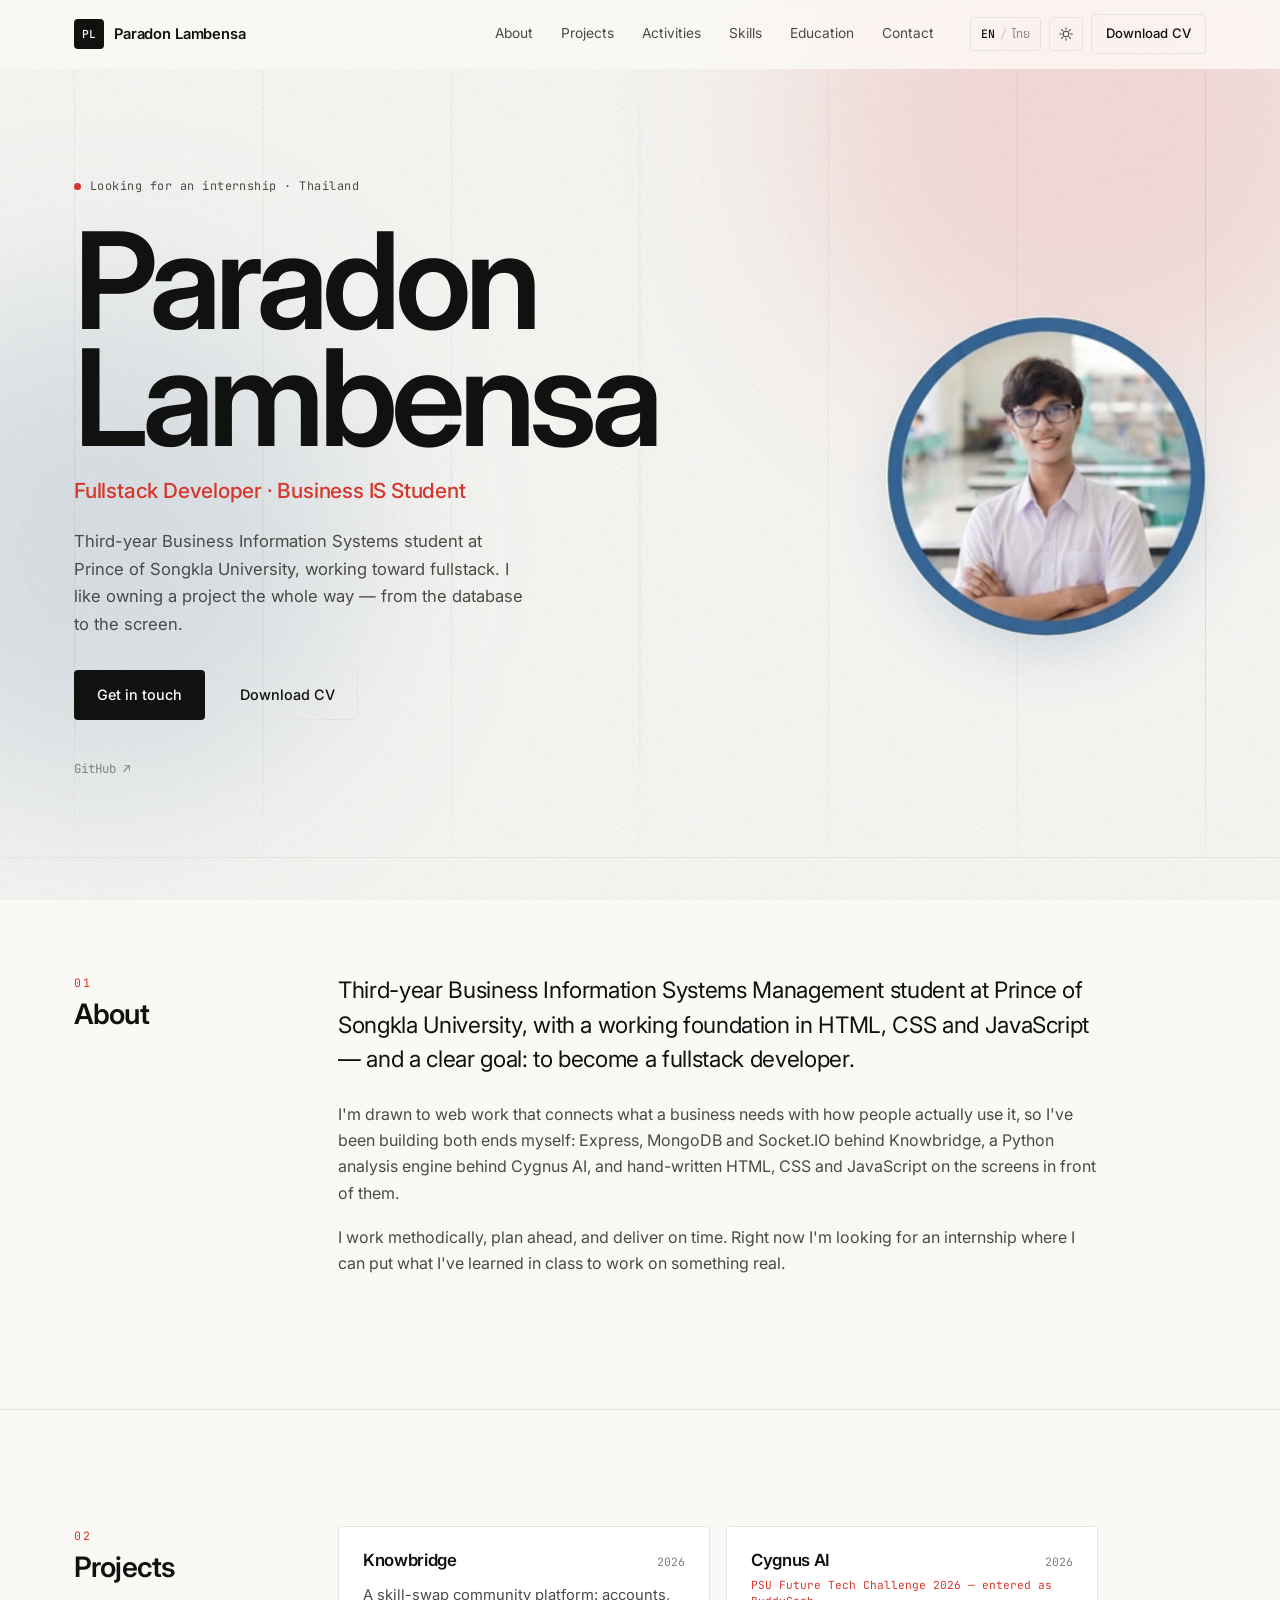
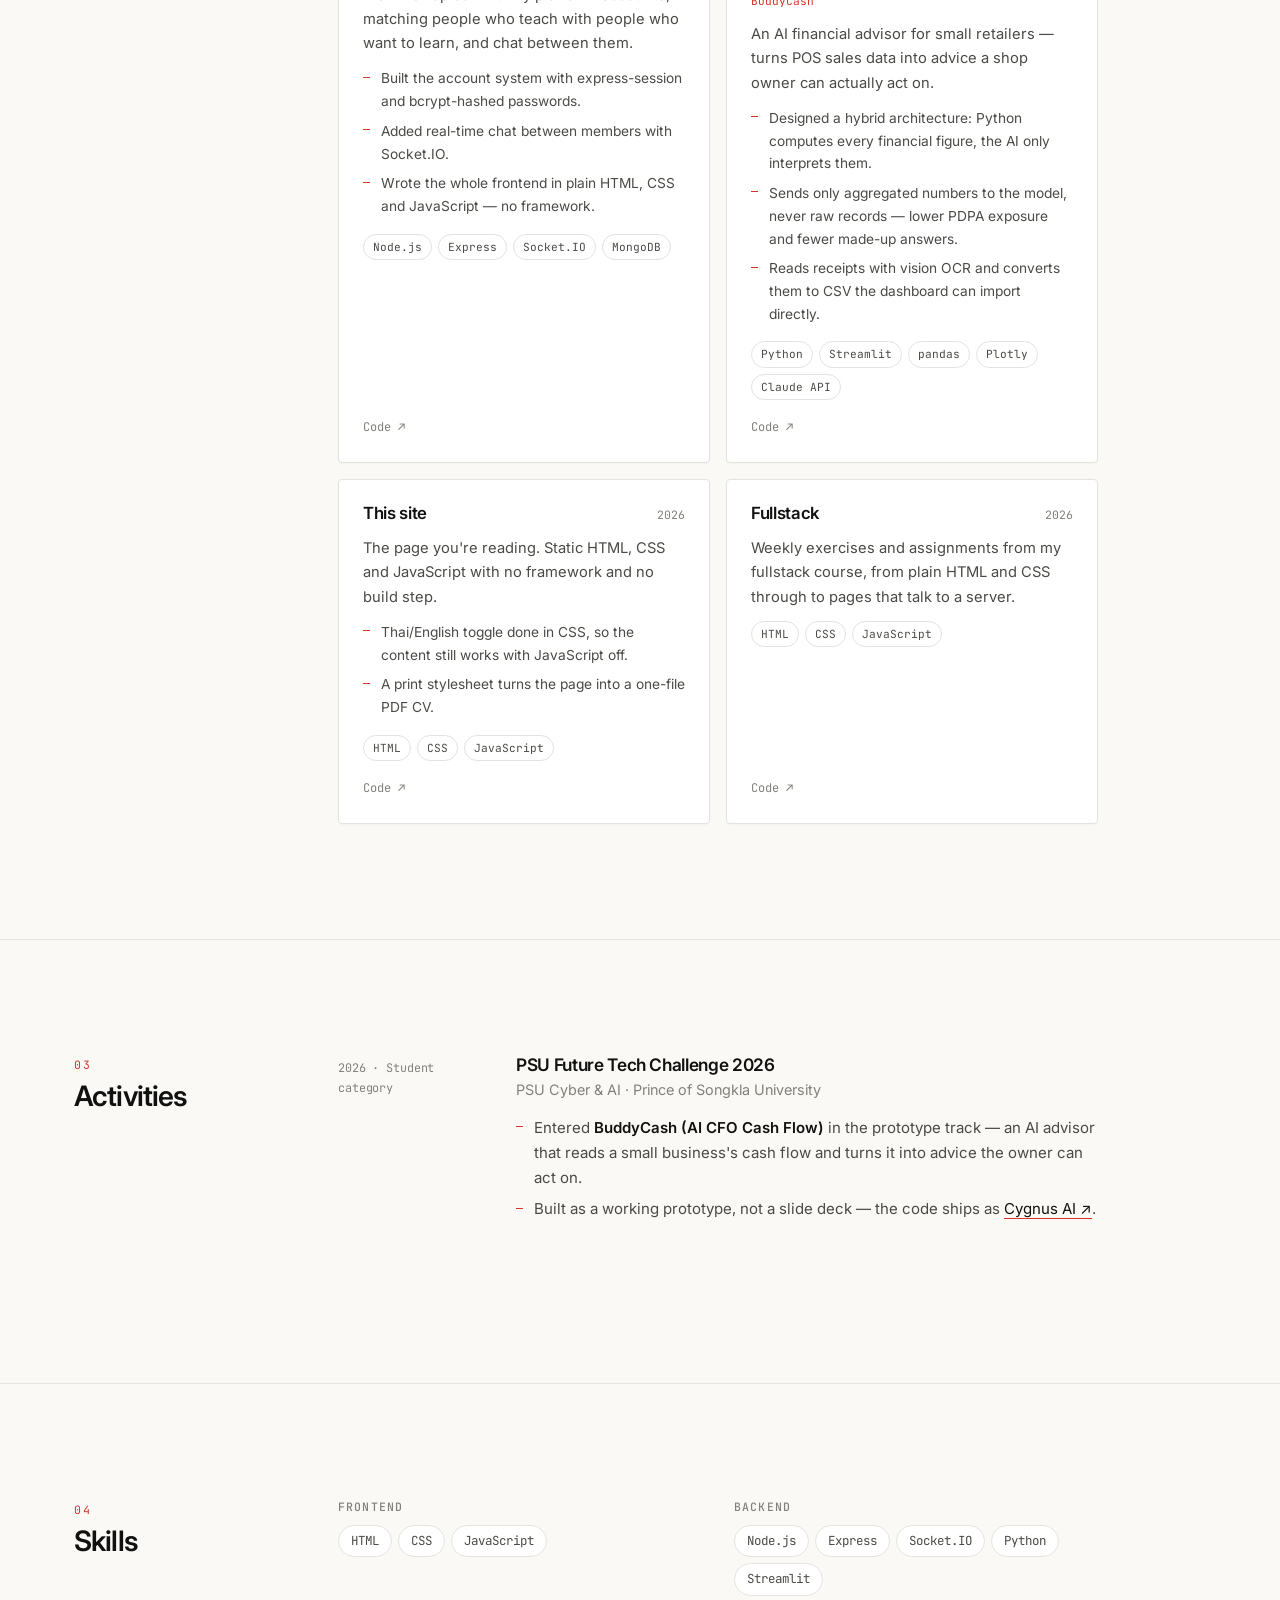
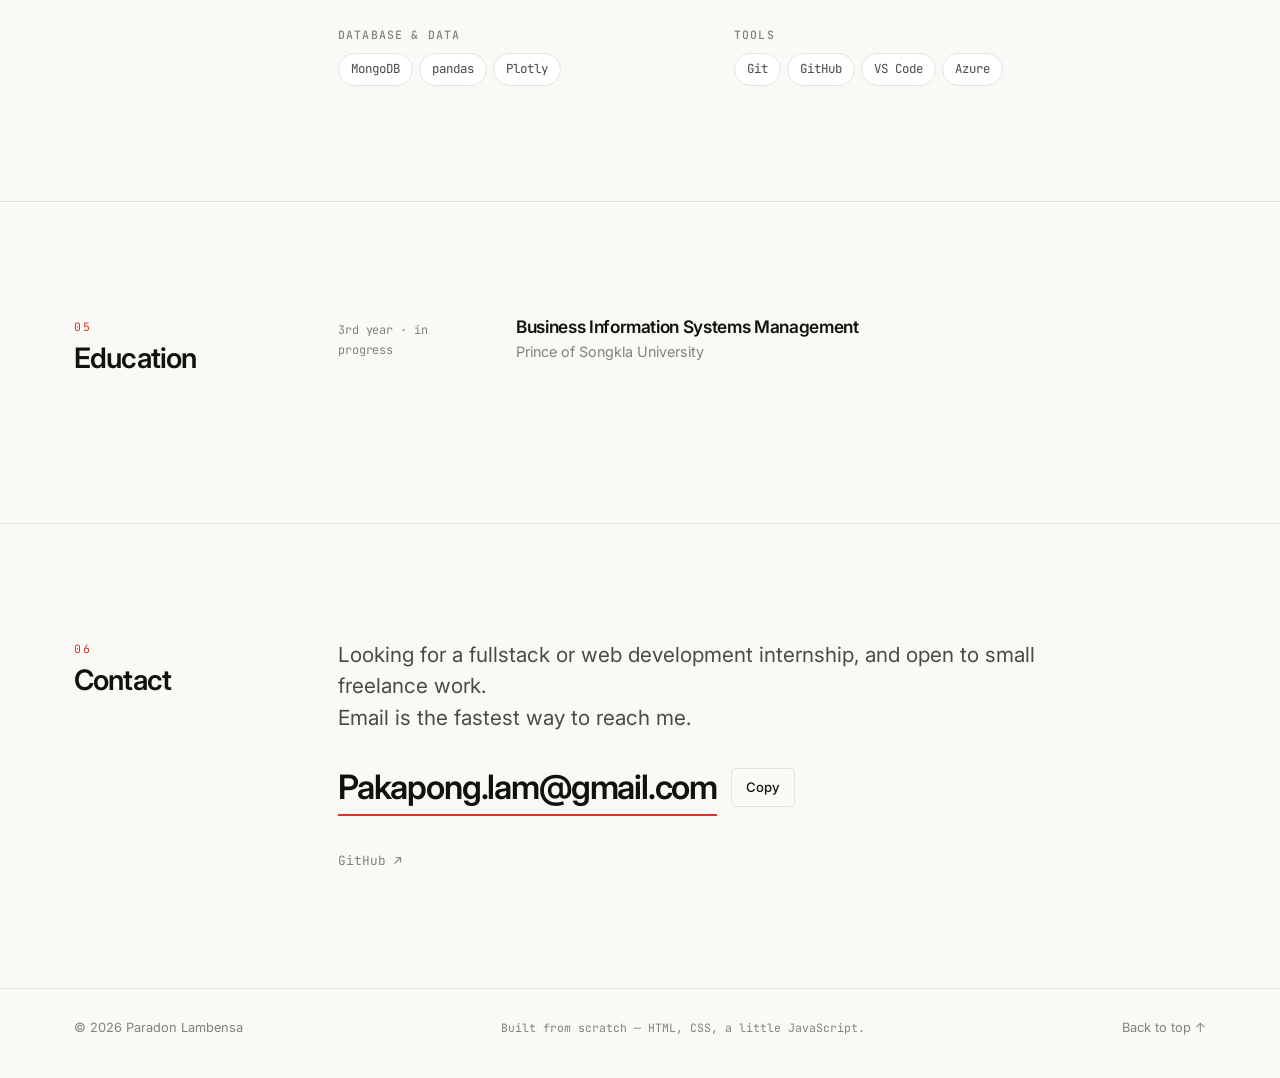
==== commit fa3d0223: "content: tie BuddyCash and Cygnus AI together They are the same project under two names, so the page" ====
--- a/index.html
+++ b/index.html
@@ -198,6 +198,8 @@
             <h3 class="card__title">Cygnus AI</h3>
             <span class="card__year">2026</span>
           </div>
+          <!-- โปรเจคเดียวกับที่ส่งแข่ง แค่คนละชื่อ — ผูกไว้กับหัวข้อกิจกรรมให้คนอ่านเห็นว่าเป็นตัวเดียวกัน -->
+          <p class="card__note"><span lang="en">PSU Future Tech Challenge 2026 — entered as BuddyCash</span><span lang="th">ส่งแข่ง PSU Future Tech Challenge 2026 ในชื่อ BuddyCash</span></p>
           <p class="card__desc">
             <span lang="en">An AI financial advisor for small retailers — turns POS sales data into advice a shop owner can actually act on.</span><span lang="th">ที่ปรึกษาการเงินด้วย AI สำหรับร้านค้ารายย่อย เปลี่ยนข้อมูลการขายจาก POS ให้เป็นคำแนะนำที่เจ้าของร้านเอาไปใช้ได้จริง</span>
           </p>
@@ -265,8 +267,9 @@
             <p class="job__org"><span lang="en">PSU Cyber &amp; AI · Prince of Songkla University</span><span lang="th">PSU Cyber &amp; AI · มหาวิทยาลัยสงขลานครินทร์</span></p>
             <ul class="job__points">
               <li><span lang="en">Entered <strong>BuddyCash (AI CFO Cash Flow)</strong> in the prototype track — an AI advisor that reads a small business's cash flow and turns it into advice the owner can act on.</span><span lang="th">ส่งผลงาน <strong>BuddyCash (AI CFO Cash Flow)</strong> เข้าแข่งในสาย Prototype — ที่ปรึกษา AI ที่อ่านกระแสเงินสดของธุรกิจขนาดเล็ก แล้วแปลงเป็นคำแนะนำที่เจ้าของร้านเอาไปใช้ได้จริง</span></li>
-              <!-- [แก้] เติมอีกสองข้อถ้ามี: ทำหน้าที่อะไรในทีม (คนเดียว หรือเป็นทีมกี่คน)
-                   และผลการแข่งขัน เช่น เข้ารอบไหน ได้รางวัลอะไร -->
+              <li><span lang="en">Built as a working prototype, not a slide deck — the code ships as <a href="https://github.com/paradonlambensa/Cygnus-AI" target="_blank" rel="noopener noreferrer">Cygnus AI ↗</a>.</span><span lang="th">ทำออกมาเป็นของที่รันได้จริง ไม่ได้มีแค่สไลด์ — โค้ดคือ <a href="https://github.com/paradonlambensa/Cygnus-AI" target="_blank" rel="noopener noreferrer">Cygnus AI ↗</a> ในหัวข้อผลงาน</span></li>
+              <!-- [แก้] ผลการแข่งขัน: ได้รางวัลอะไร / เข้ารอบไหน และทำหน้าที่อะไรในทีม (คนเดียวหรือทีมกี่คน)
+                   ยังไม่ได้เขียนลงไปเพราะยังไม่รู้รายละเอียดที่แน่นอน -->
             </ul>
           </div>
         </li>
--- a/assets/css/style.css
+++ b/assets/css/style.css
@@ -623,6 +623,23 @@
 .card__year { font-family: var(--font-mono); font-size: 0.72rem; color: var(--ink-3); }
 .card__desc { margin: 0; font-size: 0.92rem; color: var(--ink-2); }
 
+/* บรรทัดเล็ก ๆ ใต้ชื่อการ์ด สำหรับรางวัล/เวทีที่ส่งเข้าแข่ง */
+.card__note {
+  margin: -6px 0 0;
+  font-family: var(--font-mono);
+  font-size: 0.7rem;
+  line-height: 1.5;
+  color: var(--accent);
+}
+
+/* ลิงก์ที่แทรกอยู่กลางประโยคใน bullet */
+.job__points a {
+  color: var(--ink);
+  border-bottom: 1px solid var(--accent);
+  transition: color 0.2s var(--ease);
+}
+.job__points a:hover { color: var(--accent); }
+
 /* การ์ดผลงานใช้ bullet ชุดเดียวกับไทม์ไลน์ แต่ย่อขนาดลงให้พอดีการ์ด */
 .card .job__points { margin-bottom: 4px; }
 .card .job__points li { font-size: 0.86rem; }
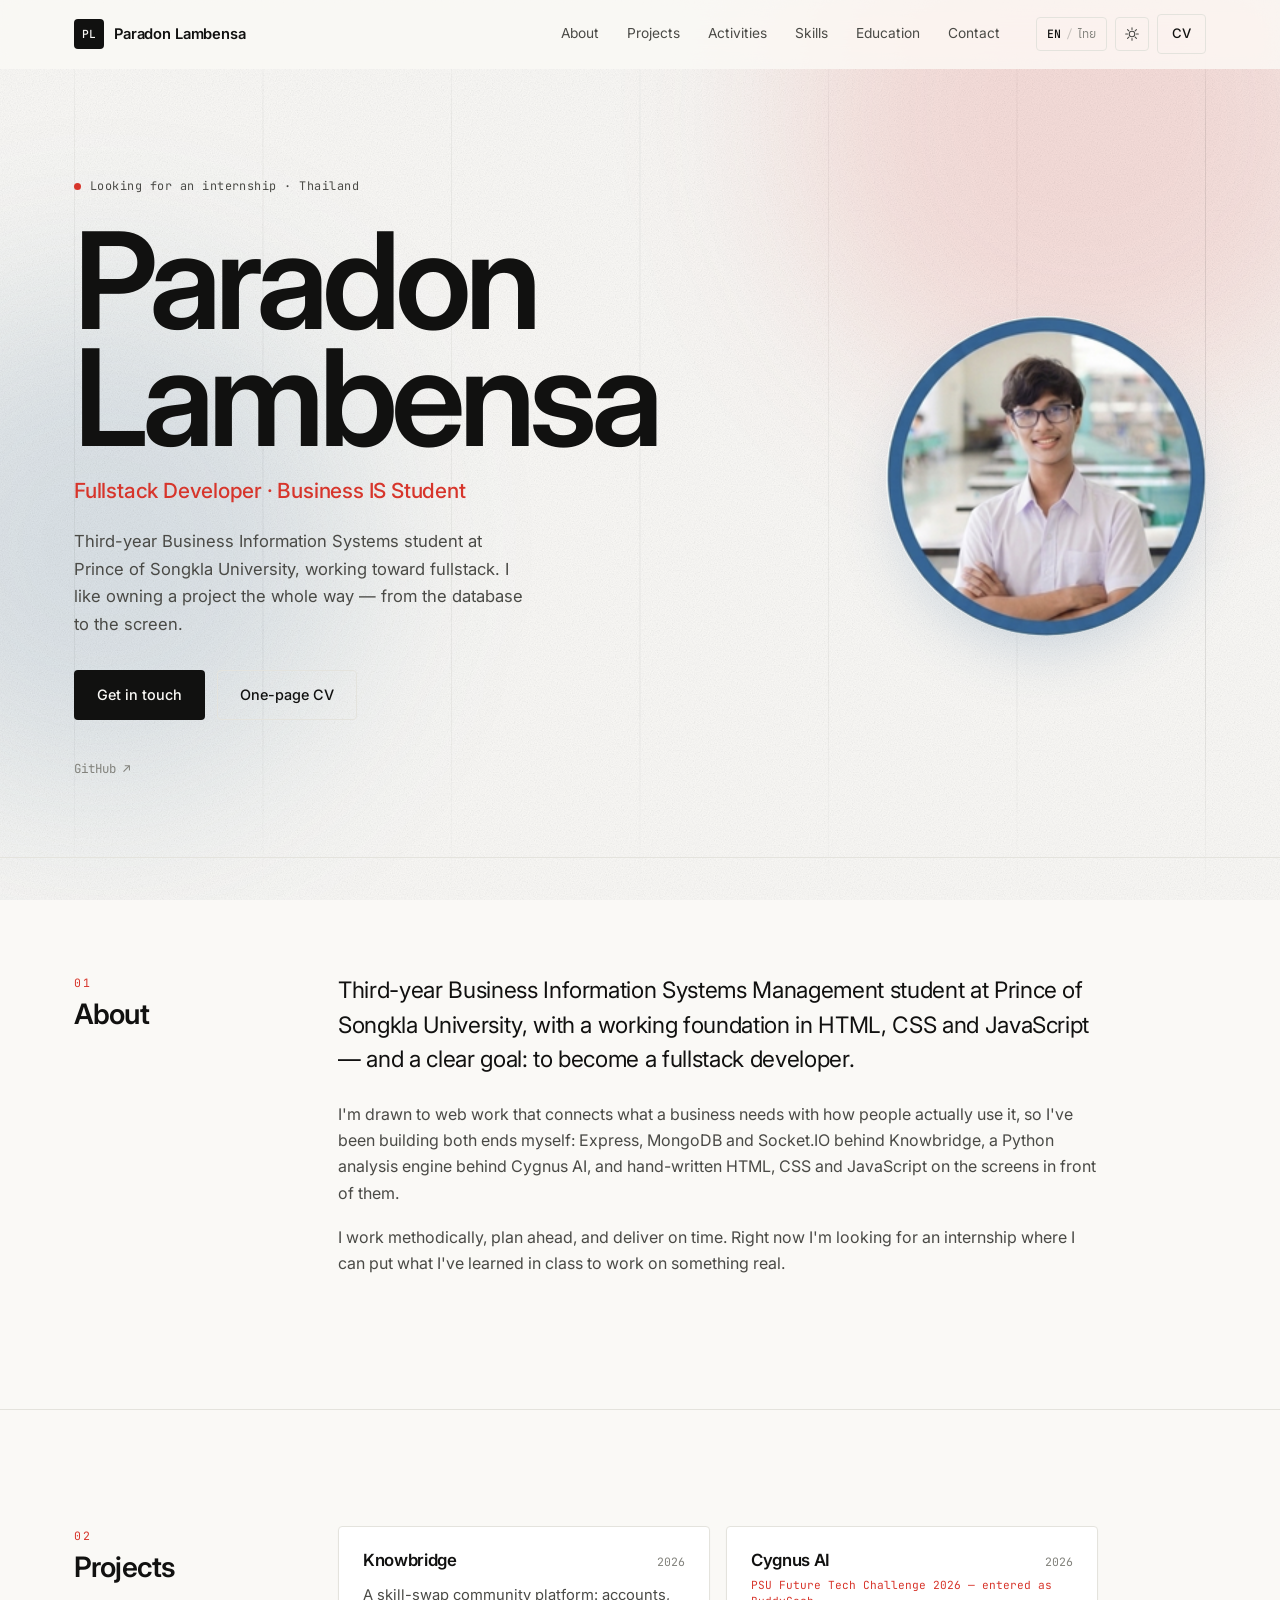
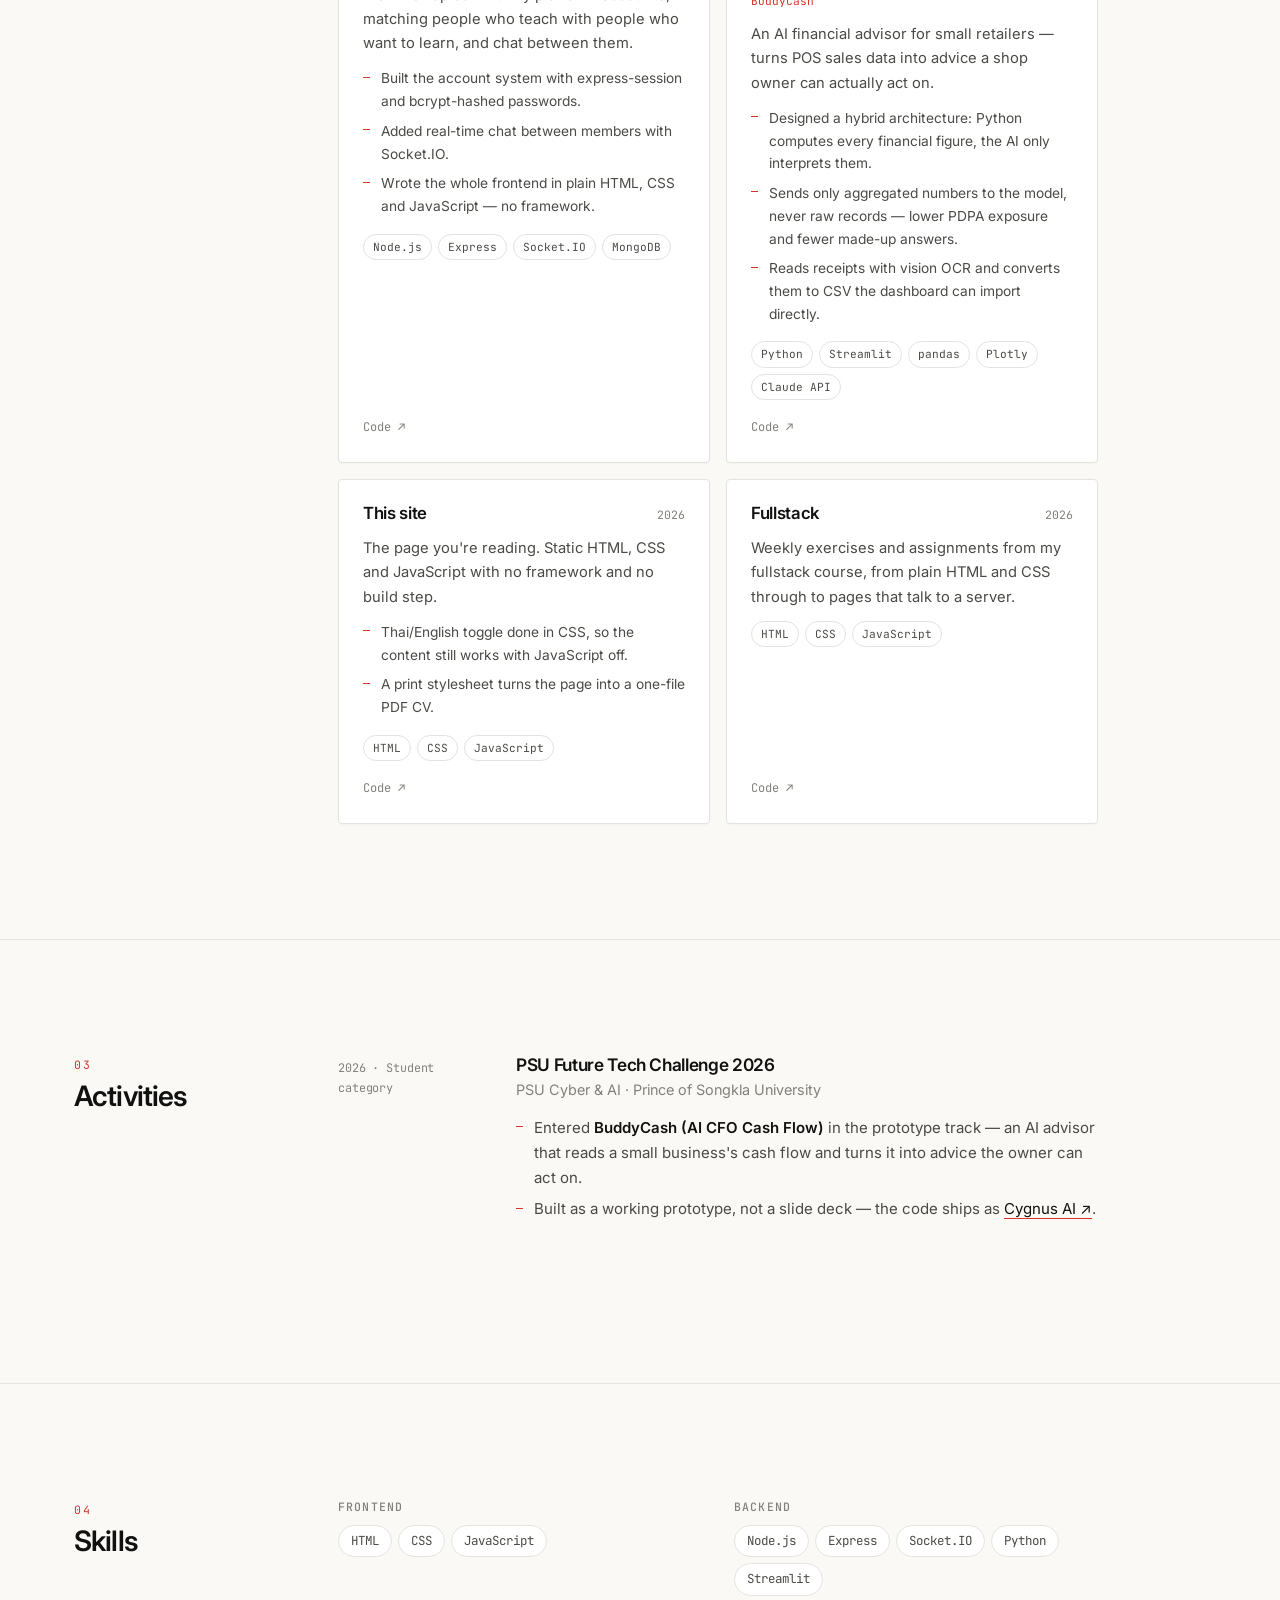
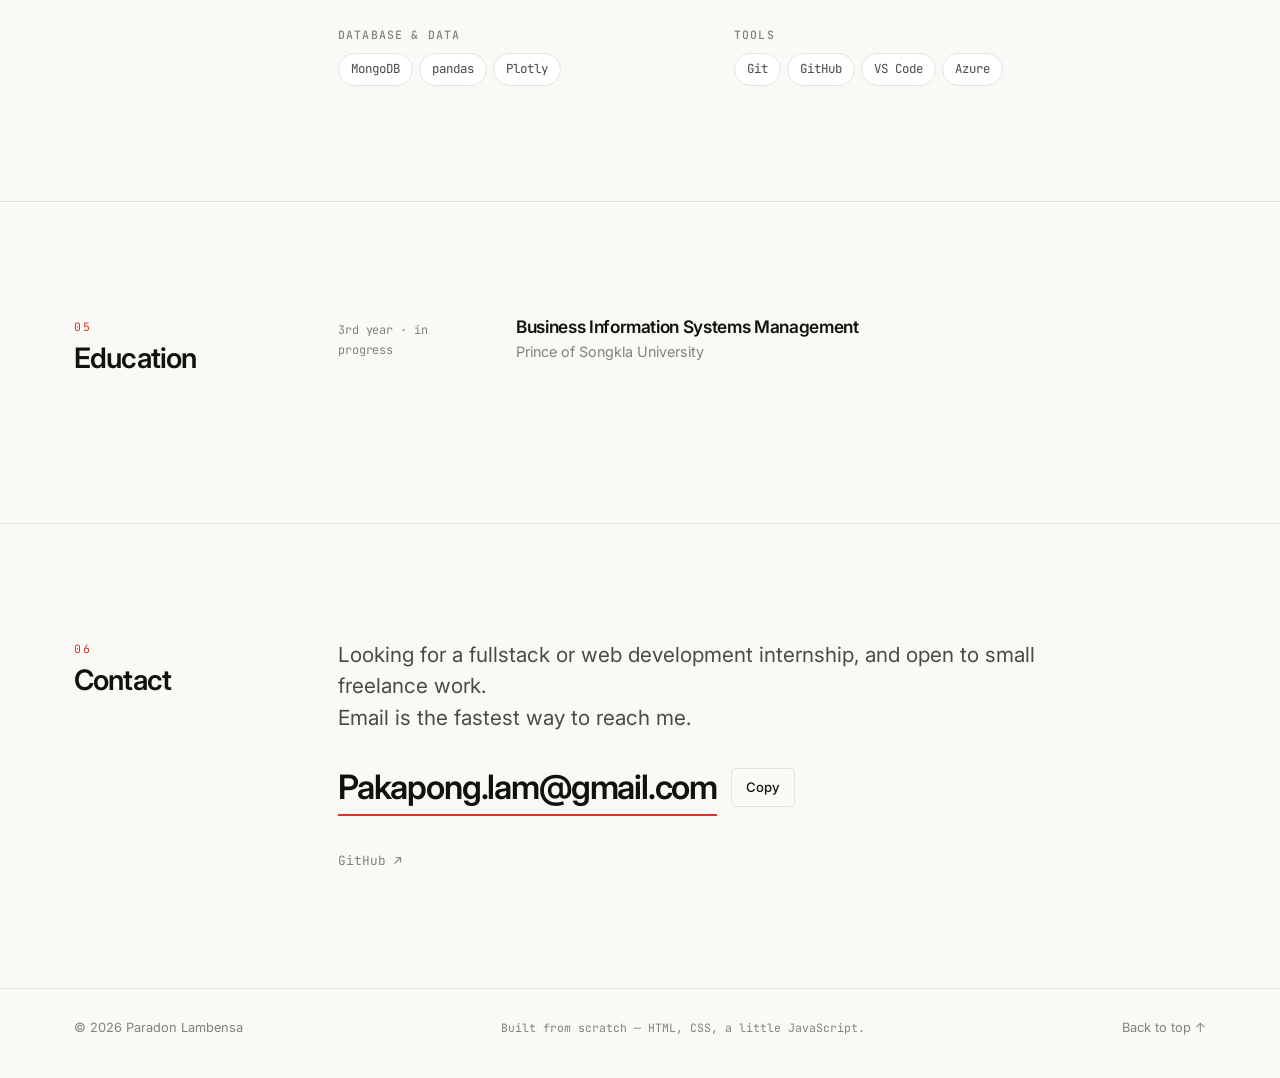
==== commit b790e402: "feat: one-page A4 CV at cv.html The portfolio's print stylesheet produced a readable document but ra" ====
--- a/index.html
+++ b/index.html
@@ -99,7 +99,7 @@
         <svg class="icon icon--sun" viewBox="0 0 24 24" aria-hidden="true"><circle cx="12" cy="12" r="4.2"/><path d="M12 2.5v2.8M12 18.7v2.8M21.5 12h-2.8M5.3 12H2.5M18.7 5.3l-2 2M7.3 16.7l-2 2M18.7 18.7l-2-2M7.3 7.3l-2-2"/></svg>
         <svg class="icon icon--moon" viewBox="0 0 24 24" aria-hidden="true"><path d="M20.5 14.2A8.6 8.6 0 0 1 9.8 3.5a8.6 8.6 0 1 0 10.7 10.7z"/></svg>
       </button>
-      <button class="btn btn--ghost btn--sm nav__cv" id="printBtn" type="button"><span lang="en">Download CV</span><span lang="th">ดาวน์โหลด CV</span></button>
+      <a class="btn btn--ghost btn--sm nav__cv" href="cv.html">CV</a>
       <button class="iconbtn nav__burger" id="burger" type="button" aria-label="Menu / เมนู" aria-expanded="false" aria-controls="navLinks">
         <svg class="icon" viewBox="0 0 24 24" aria-hidden="true"><path d="M3.5 7h17M3.5 12h17M3.5 17h17"/></svg>
       </button>
@@ -127,7 +127,8 @@
 
       <div class="hero__cta reveal">
         <a class="btn btn--solid" href="mailto:Pakapong.lam@gmail.com"><span lang="en">Get in touch</span><span lang="th">ติดต่อ</span></a>
-        <button class="btn btn--ghost" id="printBtn2" type="button"><span lang="en">Download CV</span><span lang="th">ดาวน์โหลด CV</span></button>
+        <!-- พาไปหน้า CV หน้าเดียวที่จัดมาให้พอดี A4 แทนการสั่งพิมพ์หน้านี้ทั้งหน้า -->
+        <a class="btn btn--ghost" href="cv.html"><span lang="en">One-page CV</span><span lang="th">CV หน้าเดียว</span></a>
       </div>
 
       <ul class="hero__meta reveal">
